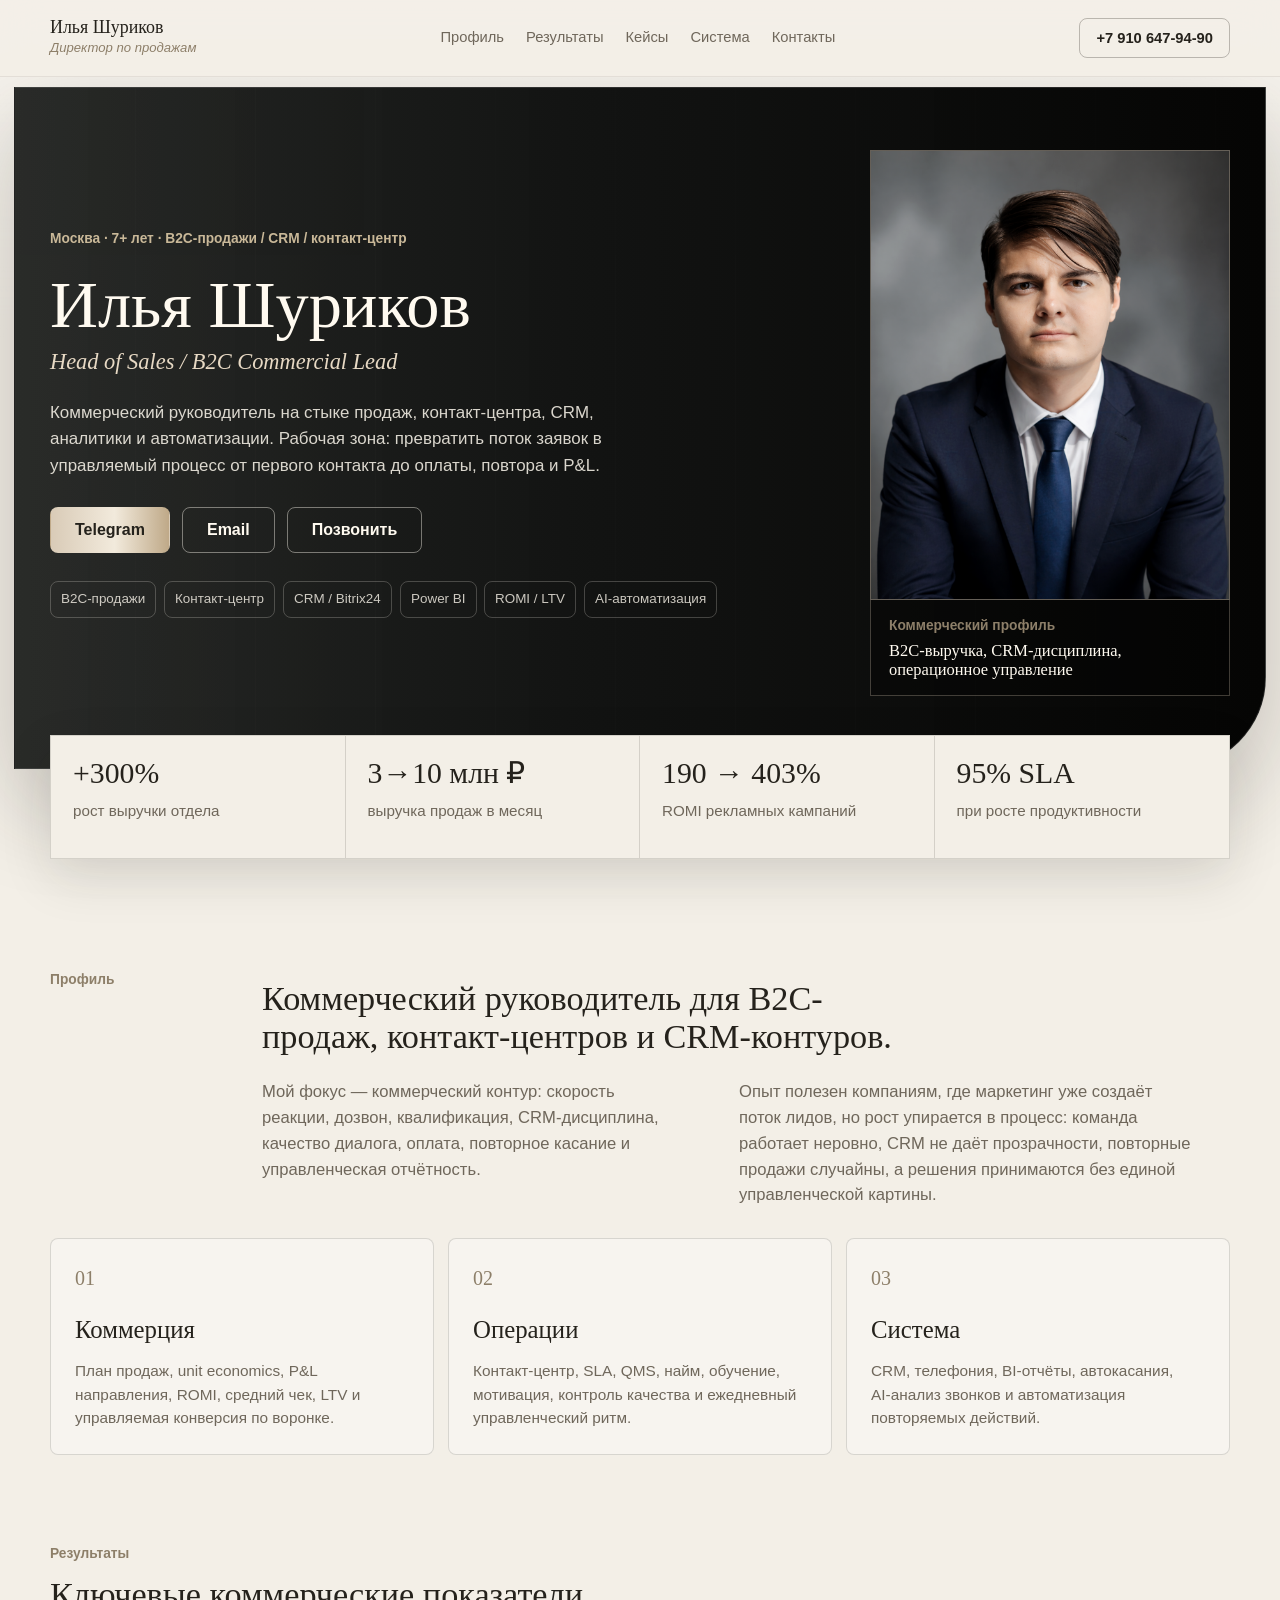
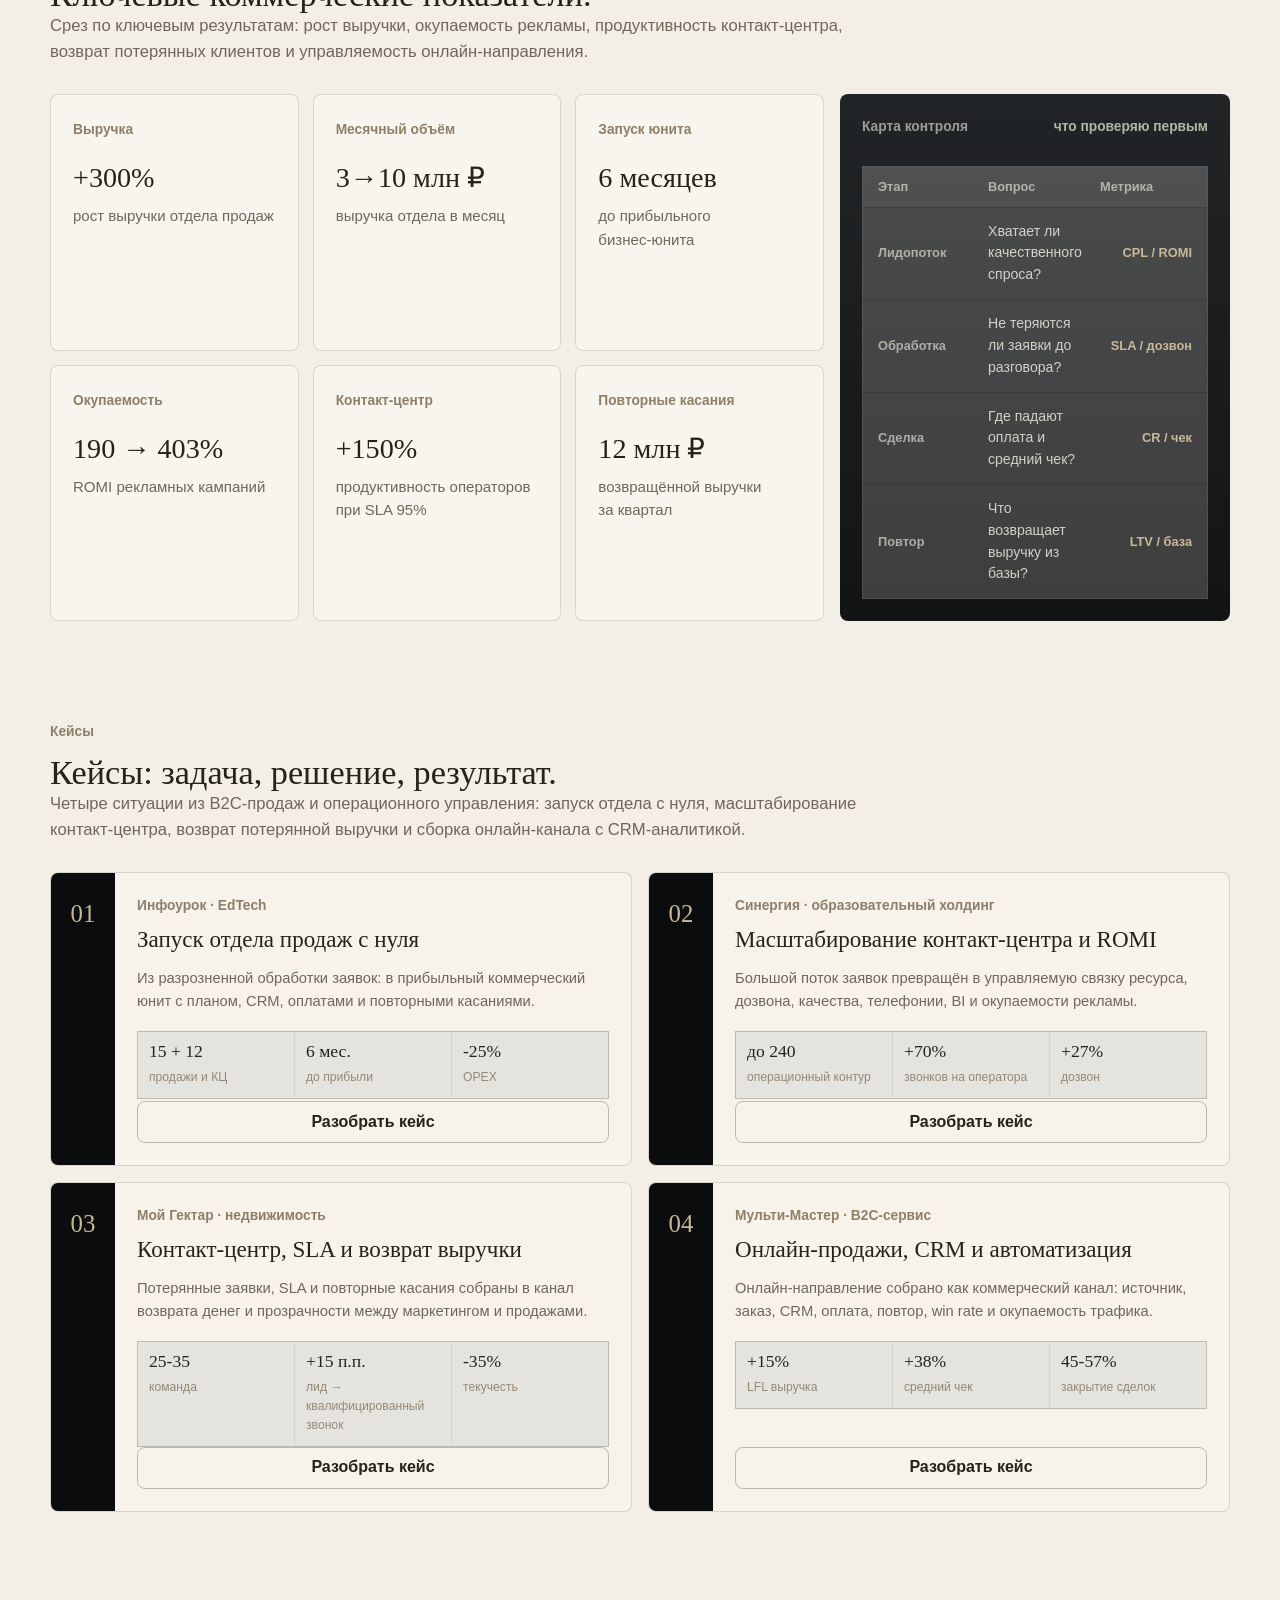
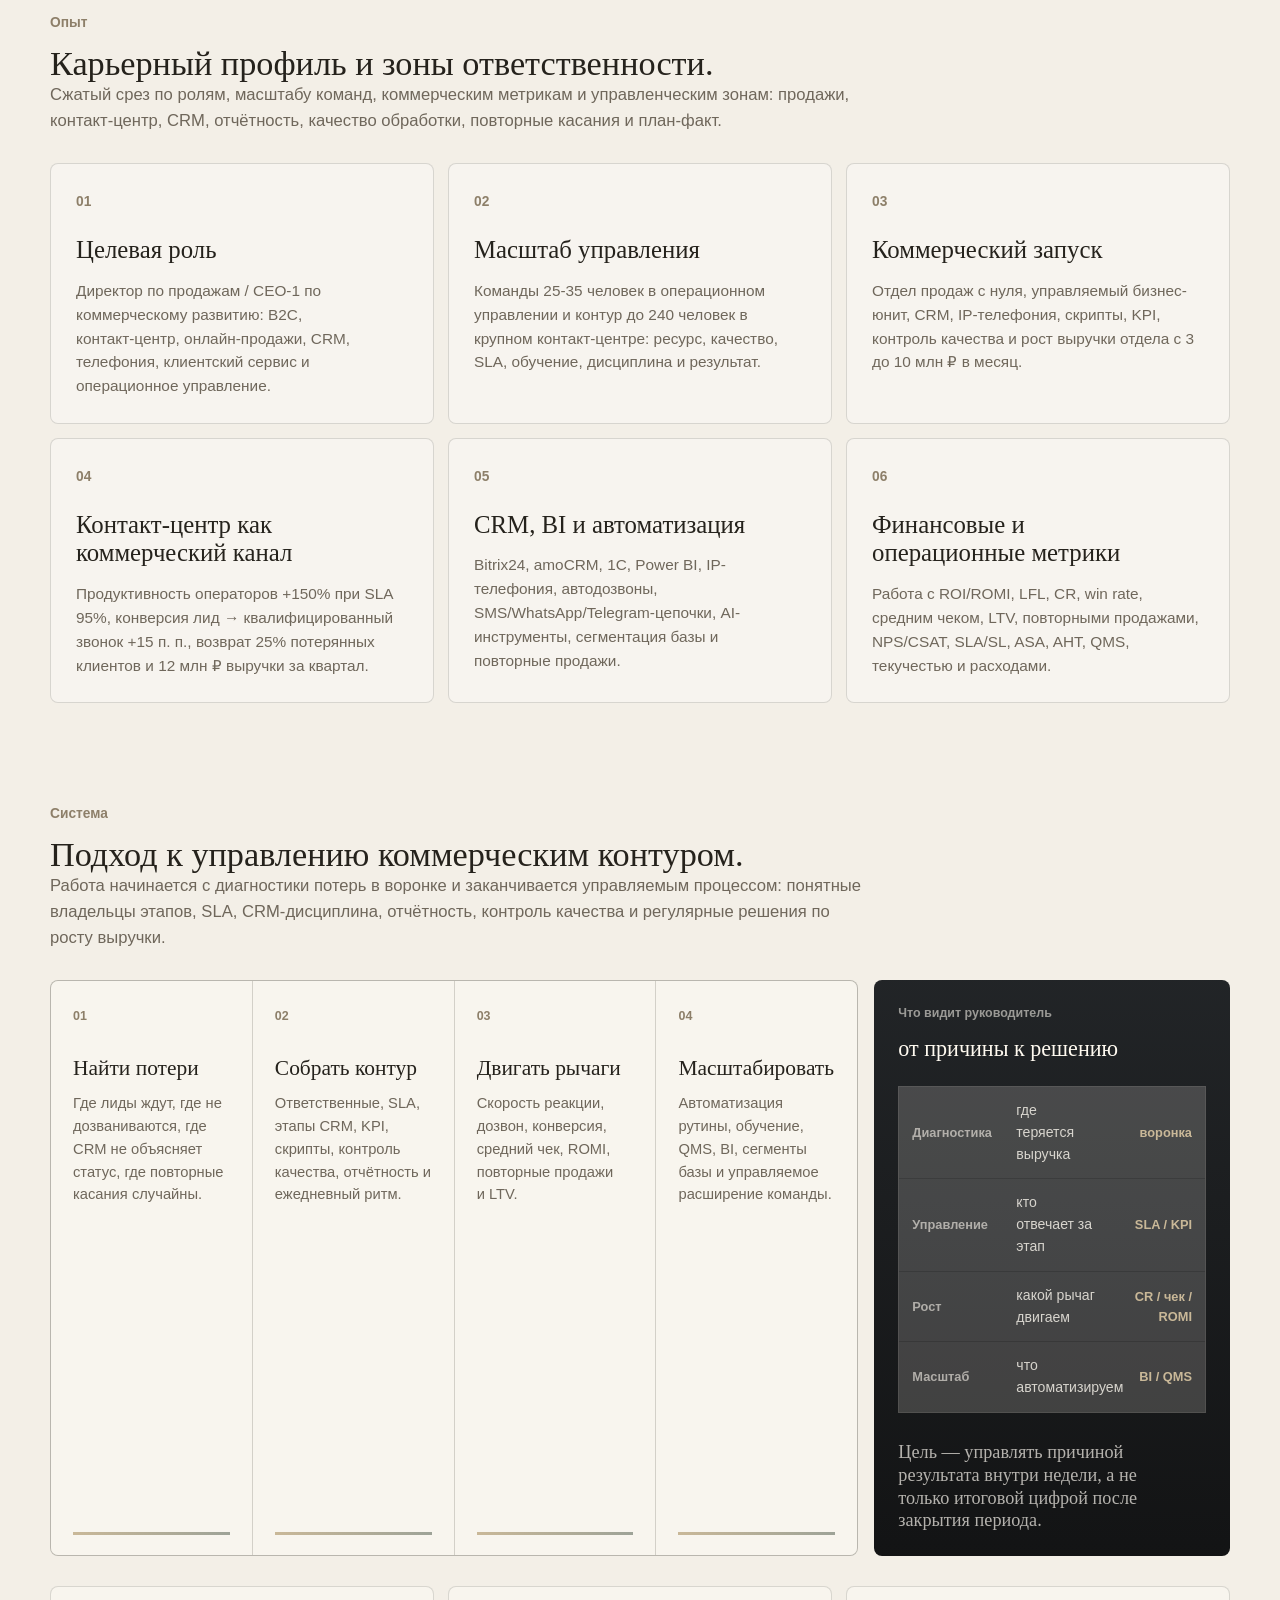
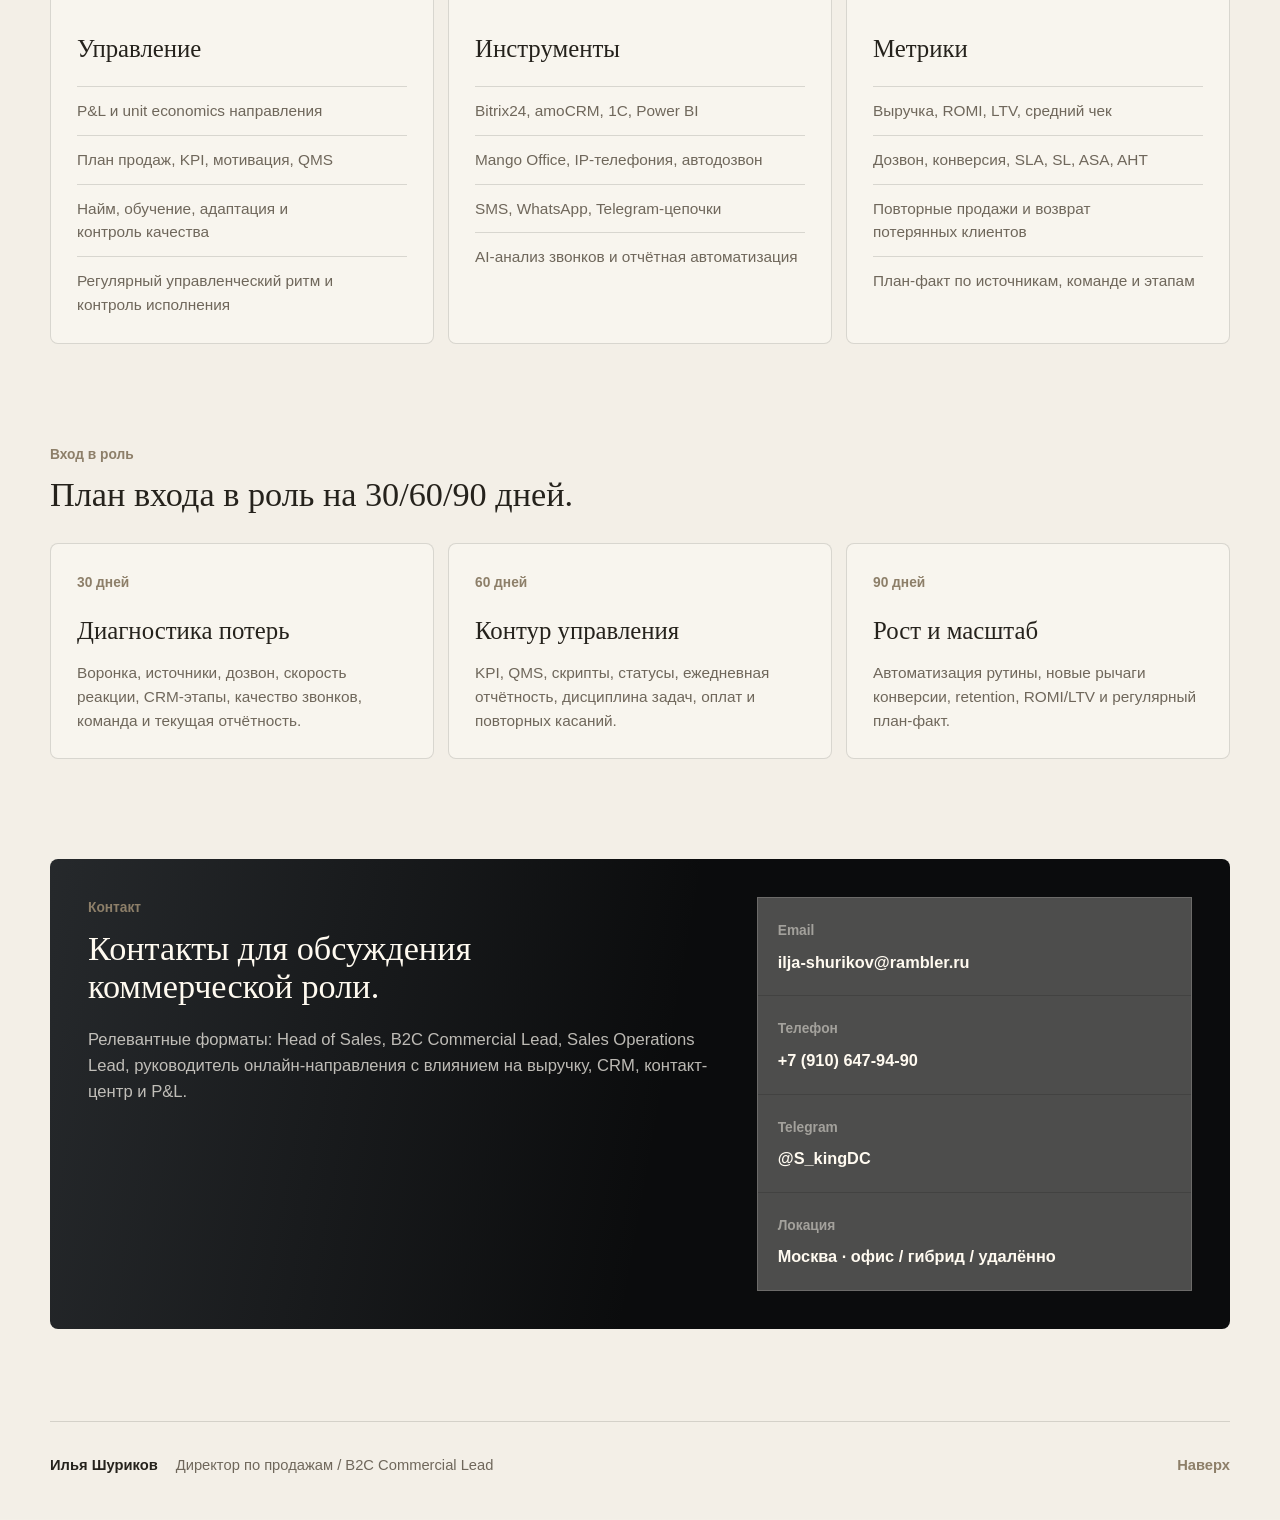
==== index.html @ d6546349 "Publish executive profile site" ====
<!DOCTYPE html>
<html lang="ru">
<head>
  <meta charset="utf-8">
  <meta name="viewport" content="width=device-width, initial-scale=1.0">
  <title>Илья Шуриков | Head of Sales / B2C Commercial Lead</title>
  <meta name="description" content="Илья Шуриков: коммерческий руководитель B2C. Продажи, контакт-центр, CRM, аналитика, P&L онлайн-направлений и автоматизация коммерческого контура.">
  <meta name="robots" content="index, follow, max-image-preview:large">
  <meta name="theme-color" content="#f3efe7">
  <meta property="og:type" content="profile">
  <meta property="og:title" content="Илья Шуриков | Head of Sales / B2C Commercial Lead">
  <meta property="og:description" content="Коммерческий профиль: B2C-продажи, контакт-центр, CRM, Power BI, ROMI, SLA и управляемый рост выручки.">
  <meta property="og:image" content="https://kuzimas.github.io/ilya-shurikov/assets/ilya-portrait-D4EX4X6j.png">
  <link rel="icon" href="data:image/svg+xml,%3Csvg xmlns='http://www.w3.org/2000/svg' viewBox='0 0 64 64'%3E%3Crect width='64' height='64' rx='8' fill='%230b0c0d'/%3E%3Cpath d='M18 46V18h5v28h-5Zm23 0V34H29v12h-5V18h5v11h12V18h5v28h-5Z' fill='%23d9cbb7'/%3E%3C/svg%3E">
  <link rel="canonical" href="https://kuzimas.github.io/ilya-shurikov/">
  <link rel="preload" as="image" href="assets/ilya-portrait-D4EX4X6j.png" fetchpriority="high">
  <link rel="stylesheet" href="assets/executive.css">
  <script>document.documentElement.classList.add("js");</script>
  <script type="application/ld+json">
    {
      "@context": "https://schema.org",
      "@type": "Person",
      "name": "Илья Шуриков",
      "jobTitle": "Head of Sales / B2C Commercial Lead",
      "address": {
        "@type": "PostalAddress",
        "addressLocality": "Москва",
        "addressCountry": "RU"
      },
      "email": "mailto:ilja-shurikov@rambler.ru",
      "telephone": "+7-910-647-94-90",
      "sameAs": [
        "https://t.me/S_kingDC",
        "https://set.ki/TtGU52Z"
      ],
      "knowsAbout": [
        "B2C sales",
        "Contact centers",
        "CRM",
        "Bitrix24",
        "Power BI",
        "Sales operations",
        "ROMI",
        "LTV",
        "AI automation"
      ]
    }
  </script>
</head>
<body>
  <a class="skip-link" href="#main">Перейти к содержанию</a>

  <header class="site-header" data-header>
    <div class="nav-shell">
      <a class="brand" href="#top" aria-label="Илья Шуриков, к началу страницы">
        <span class="brand-name">Илья Шуриков</span>
        <span class="brand-role">Директор по продажам</span>
      </a>

      <button class="menu-toggle" type="button" data-menu-toggle aria-expanded="false" aria-controls="site-nav">
        <span class="visually-hidden">Открыть меню</span>
        <span aria-hidden="true"></span>
        <span aria-hidden="true"></span>
      </button>

      <nav class="site-nav t-dropdown" id="site-nav" aria-label="Основная навигация" data-origin="top-right" data-nav>
        <a href="#profile">Профиль</a>
        <a href="#results">Результаты</a>
        <a href="#cases">Кейсы</a>
        <a href="#system">Система</a>
        <a href="#contacts">Контакты</a>
      </nav>

      <a class="header-phone" href="tel:+79106479490">+7 910 647-94-90</a>
    </div>
  </header>

  <main id="main">
    <section class="hero" id="top" aria-labelledby="hero-title">
      <div class="hero-surface">
        <div class="hero-inner">
          <div class="hero-copy reveal">
            <p class="overline">Москва · 7+ лет · B2C-продажи / CRM / контакт-центр</p>
            <h1 id="hero-title">Илья Шуриков</h1>
            <p class="hero-role">Head of Sales / B2C Commercial Lead</p>
            <p class="hero-text">Коммерческий руководитель на стыке продаж, контакт-центра, CRM, аналитики и автоматизации. Рабочая зона: превратить поток заявок в управляемый процесс от первого контакта до оплаты, повтора и P&L.</p>

            <div class="hero-actions" aria-label="Контакты">
              <a class="button button-primary" href="https://t.me/S_kingDC">Telegram</a>
              <a class="button button-secondary" href="mailto:ilja-shurikov@rambler.ru">Email</a>
              <a class="button button-secondary" href="tel:+79106479490">Позвонить</a>
            </div>

            <ul class="scope-list t-avatar-group" aria-label="Ключевые зоны">
              <li class="t-avatar">B2C-продажи</li>
              <li class="t-avatar">Контакт-центр</li>
              <li class="t-avatar">CRM / Bitrix24</li>
              <li class="t-avatar">Power BI</li>
              <li class="t-avatar">ROMI / LTV</li>
              <li class="t-avatar">AI-автоматизация</li>
            </ul>
          </div>

          <aside class="portrait-panel reveal delay-1" aria-label="Профиль Ильи Шурикова">
            <figure class="portrait-frame">
              <img src="assets/ilya-portrait-D4EX4X6j.png" alt="Илья Шуриков" width="1122" height="1402" fetchpriority="high" decoding="sync">
            </figure>
            <div class="portrait-note">
              <span>Коммерческий профиль</span>
              <strong>B2C-выручка, CRM-дисциплина, операционное управление</strong>
            </div>
          </aside>
        </div>
      </div>

      <dl class="proof-strip" aria-label="Ключевые результаты">
        <div class="reveal">
          <dt>+300%</dt>
          <dd>рост выручки отдела</dd>
        </div>
        <div class="reveal delay-1">
          <dt>3→10 млн ₽</dt>
          <dd>выручка продаж в месяц</dd>
        </div>
        <div class="reveal delay-2">
          <dt>190 → 403%</dt>
          <dd>ROMI рекламных кампаний</dd>
        </div>
        <div class="reveal delay-3">
          <dt>95% SLA</dt>
          <dd>при росте продуктивности</dd>
        </div>
      </dl>
    </section>

    <section class="section profile-section" id="profile" aria-labelledby="profile-title">
      <div class="section-grid reveal">
        <p class="section-label">Профиль</p>
        <div>
          <h2 id="profile-title">Коммерческий руководитель для B2C-продаж, контакт-центров и CRM-контуров.</h2>
          <div class="lead-copy">
            <p>Мой фокус — коммерческий контур: скорость реакции, дозвон, квалификация, CRM-дисциплина, качество диалога, оплата, повторное касание и управленческая отчётность.</p>
            <p>Опыт полезен компаниям, где маркетинг уже создаёт поток лидов, но рост упирается в процесс: команда работает неровно, CRM не даёт прозрачности, повторные продажи случайны, а решения принимаются без единой управленческой картины.</p>
          </div>
        </div>
      </div>

      <div class="profile-cards">
        <article class="profile-card reveal">
          <span>01</span>
          <h3>Коммерция</h3>
          <p>План продаж, unit economics, P&L направления, ROMI, средний чек, LTV и управляемая конверсия по воронке.</p>
        </article>
        <article class="profile-card reveal delay-1">
          <span>02</span>
          <h3>Операции</h3>
          <p>Контакт-центр, SLA, QMS, найм, обучение, мотивация, контроль качества и ежедневный управленческий ритм.</p>
        </article>
        <article class="profile-card reveal delay-2">
          <span>03</span>
          <h3>Система</h3>
          <p>CRM, телефония, BI-отчёты, автокасания, AI-анализ звонков и автоматизация повторяемых действий.</p>
        </article>
      </div>
    </section>

    <section class="section deferred" id="results" aria-labelledby="results-title">
      <div class="section-head reveal">
        <p class="section-label">Результаты</p>
        <h2 id="results-title">Ключевые коммерческие показатели.</h2>
        <p>Срез по ключевым результатам: рост выручки, окупаемость рекламы, продуктивность контакт-центра, возврат потерянных клиентов и управляемость онлайн-направления.</p>
      </div>

      <div class="results-layout">
        <div class="metrics-grid" aria-label="Ключевые показатели">
          <article class="metric-card reveal">
            <span>Выручка</span>
            <strong>+300%</strong>
            <p>рост выручки отдела продаж</p>
          </article>
          <article class="metric-card reveal delay-1">
            <span>Месячный объём</span>
            <strong>3→10 млн ₽</strong>
            <p>выручка отдела в месяц</p>
          </article>
          <article class="metric-card reveal delay-2">
            <span>Запуск юнита</span>
            <strong>6 месяцев</strong>
            <p>до прибыльного бизнес-юнита</p>
          </article>
          <article class="metric-card reveal">
            <span>Окупаемость</span>
            <strong>190 → 403%</strong>
            <p>ROMI рекламных кампаний</p>
          </article>
          <article class="metric-card reveal delay-1">
            <span>Контакт-центр</span>
            <strong>+150%</strong>
            <p>продуктивность операторов при SLA 95%</p>
          </article>
          <article class="metric-card reveal delay-2">
            <span>Повторные касания</span>
            <strong>12 млн ₽</strong>
            <p>возвращённой выручки за квартал</p>
          </article>
        </div>

        <aside class="dashboard-panel reveal delay-3" aria-label="Схема коммерческого контура">
          <div class="dashboard-top">
            <span>Карта контроля</span>
            <strong>что проверяю первым</strong>
          </div>
          <div class="control-board">
            <div class="control-row control-head"><span>Этап</span><span>Вопрос</span><span>Метрика</span></div>
            <div class="control-row"><span>Лидопоток</span><p>Хватает ли качественного спроса?</p><b>CPL / ROMI</b></div>
            <div class="control-row"><span>Обработка</span><p>Не теряются ли заявки до разговора?</p><b>SLA / дозвон</b></div>
            <div class="control-row"><span>Сделка</span><p>Где падают оплата и средний чек?</p><b>CR / чек</b></div>
            <div class="control-row"><span>Повтор</span><p>Что возвращает выручку из базы?</p><b>LTV / база</b></div>
          </div>
        </aside>
      </div>
    </section>

    <section class="section cases-section deferred" id="cases" aria-labelledby="cases-title">
      <div class="section-head reveal">
        <p class="section-label">Кейсы</p>
        <h2 id="cases-title">Кейсы: задача, решение, результат.</h2>
        <p>Четыре ситуации из B2C-продаж и операционного управления: запуск отдела с нуля, масштабирование контакт-центра, возврат потерянной выручки и сборка онлайн-канала с CRM-аналитикой.</p>
      </div>

      <div class="case-grid">
        <article class="case-card case-teaser reveal">
          <div class="case-index">01</div>
          <div class="case-content">
            <p class="case-company">Инфоурок · EdTech</p>
            <h3>Запуск отдела продаж с нуля</h3>
            <p class="case-summary">Из разрозненной обработки заявок: в прибыльный коммерческий юнит с планом, CRM, оплатами и повторными касаниями.</p>
            <ul class="case-signals" aria-label="Ключевые показатели кейса Инфоурок">
              <li><strong>15 + 12</strong><span>продажи и КЦ</span></li>
              <li><strong>6 мес.</strong><span>до прибыли</span></li>
              <li><strong>-25%</strong><span>OPEX</span></li>
            </ul>
            <button class="case-open" type="button" data-case-target="case-infourok" aria-haspopup="dialog" aria-controls="case-infourok">Разобрать кейс</button>
          </div>
        </article>

        <article class="case-card case-teaser reveal delay-1">
          <div class="case-index">02</div>
          <div class="case-content">
            <p class="case-company">Синергия · образовательный холдинг</p>
            <h3>Масштабирование контакт-центра и ROMI</h3>
            <p class="case-summary">Большой поток заявок превращён в управляемую связку ресурса, дозвона, качества, телефонии, BI и окупаемости рекламы.</p>
            <ul class="case-signals" aria-label="Ключевые показатели кейса Синергия">
              <li><strong>до 240</strong><span>операционный контур</span></li>
              <li><strong>+70%</strong><span>звонков на оператора</span></li>
              <li><strong>+27%</strong><span>дозвон</span></li>
            </ul>
            <button class="case-open" type="button" data-case-target="case-synergy" aria-haspopup="dialog" aria-controls="case-synergy">Разобрать кейс</button>
          </div>
        </article>

        <article class="case-card case-teaser reveal">
          <div class="case-index">03</div>
          <div class="case-content">
            <p class="case-company">Мой Гектар · недвижимость</p>
            <h3>Контакт-центр, SLA и возврат выручки</h3>
            <p class="case-summary">Потерянные заявки, SLA и повторные касания собраны в канал возврата денег и прозрачности между маркетингом и продажами.</p>
            <ul class="case-signals" aria-label="Ключевые показатели кейса Мой Гектар">
              <li><strong>25-35</strong><span>команда</span></li>
              <li><strong>+15 п.п.</strong><span>лид → квалифицированный звонок</span></li>
              <li><strong>-35%</strong><span>текучесть</span></li>
            </ul>
            <button class="case-open" type="button" data-case-target="case-hectare" aria-haspopup="dialog" aria-controls="case-hectare">Разобрать кейс</button>
          </div>
        </article>

        <article class="case-card case-teaser reveal delay-1">
          <div class="case-index">04</div>
          <div class="case-content">
            <p class="case-company">Мульти-Мастер · B2C-сервис</p>
            <h3>Онлайн-продажи, CRM и автоматизация</h3>
            <p class="case-summary">Онлайн-направление собрано как коммерческий канал: источник, заказ, CRM, оплата, повтор, win rate и окупаемость трафика.</p>
            <ul class="case-signals" aria-label="Ключевые показатели кейса Мульти-Мастер">
              <li><strong>+15%</strong><span>LFL выручка</span></li>
              <li><strong>+38%</strong><span>средний чек</span></li>
              <li><strong>45-57%</strong><span>закрытие сделок</span></li>
            </ul>
            <button class="case-open" type="button" data-case-target="case-multimaster" aria-haspopup="dialog" aria-controls="case-multimaster">Разобрать кейс</button>
          </div>
        </article>
      </div>

      <dialog class="case-dialog" id="case-infourok" aria-labelledby="case-infourok-title">
        <div class="case-dialog-shell">
          <button class="dialog-close" type="button" data-close-case aria-label="Закрыть разбор кейса">×</button>
          <header class="case-dialog-head">
            <p class="section-label">Разбор кейса · 01</p>
            <h3 id="case-infourok-title">Инфоурок: запуск отдела продаж с нуля</h3>
            <p>Фокус: превратить поток лидов в управляемый бизнес-юнит с ответственностью за план, оплату, качество обработки и повторные касания.</p>
          </header>
          <div class="case-dialog-grid">
            <section class="case-dashboard" aria-label="Ключевые показатели Инфоурок">
              <div class="dossier-kpis">
                <div><span>Выручка</span><strong>3 → 10 млн ₽</strong></div>
                <div><span>Окупаемость</span><strong>6 мес.</strong></div>
                <div><span>Новые клиенты</span><strong>50 → 100</strong></div>
                <div><span>LTV</span><strong>+22%</strong></div>
              </div>
              <div class="dossier-chart">
                <div class="bar-row" style="--value: 30%"><span>Старт</span><i></i><b>3 млн ₽</b></div>
                <div class="bar-row" style="--value: 64%"><span>Стабилизация</span><i></i><b>6+ млн ₽</b></div>
                <div class="bar-row" style="--value: 100%"><span>Плановый режим</span><i></i><b>10 млн ₽</b></div>
              </div>
              <ol class="dossier-flow">
                <li>Лид</li><li>CRM</li><li>Звонок</li><li>Оплата</li><li>Повтор</li>
              </ol>
            </section>
            <section class="case-narrative">
              <div>
                <h4>Проблема</h4>
                <p>Продажи нельзя было масштабировать без единого процесса: не хватало KPI, телефонии, скриптов, контроля качества и прозрачной CRM-дисциплины.</p>
              </div>
              <div>
                <h4>Собрано</h4>
                <p>Отдел продаж и контакт-центр, CRM, IP-телефония, скрипты, KPI, мотивация, контроль качества, анализ трафика и чат-бот оплаты.</p>
              </div>
              <div>
                <h4>Итог для бизнеса</h4>
                <p>Продажи стали не набором звонков, а бизнес-юнитом с планом, качеством, оплатами, повторными касаниями и регулярным управлением.</p>
              </div>
            </section>
          </div>
        </div>
      </dialog>

      <dialog class="case-dialog" id="case-synergy" aria-labelledby="case-synergy-title">
        <div class="case-dialog-shell">
          <button class="dialog-close" type="button" data-close-case aria-label="Закрыть разбор кейса">×</button>
          <header class="case-dialog-head">
            <p class="section-label">Разбор кейса · 02</p>
            <h3 id="case-synergy-title">Синергия: контакт-центр, ROMI и качество потока</h3>
            <p>Фокус: связать ресурс, скорость обработки, дозвон, телефонию, обучение, BI и рекламную окупаемость в один управленческий контур.</p>
          </header>
          <div class="case-dialog-grid">
            <section class="case-dashboard" aria-label="Ключевые показатели Синергия">
              <div class="dossier-kpis">
                <div><span>ROMI</span><strong>190 → 403%</strong></div>
                <div><span>Выручка</span><strong>750 → 810 млн ₽</strong></div>
                <div><span>Дозвон</span><strong>+27%</strong></div>
                <div><span>Адаптация</span><strong>-30%</strong></div>
              </div>
              <div class="dossier-chart">
                <div class="bar-row" style="--value: 47%"><span>ROMI до</span><i></i><b>190%</b></div>
                <div class="bar-row" style="--value: 76%"><span>После телефонии</span><i></i><b>300%+</b></div>
                <div class="bar-row" style="--value: 100%"><span>После BI/QMS</span><i></i><b>403%</b></div>
              </div>
              <ol class="dossier-flow">
                <li>Очередь</li><li>Дозвон</li><li>QMS</li><li>BI</li><li>ROMI</li>
              </ol>
            </section>
            <section class="case-narrative">
              <div>
                <h4>Проблема</h4>
                <p>При большом потоке заявок потери возникали на стыке очередей, скорости реакции, качества разговора и рекламной экономики.</p>
              </div>
              <div>
                <h4>Собрано</h4>
                <p>IP-телефония, Power BI-отчёты, SMS/WhatsApp/Telegram-цепочки, роботы-дозвоны, ресурсное планирование, обучение и контроль SL/ASA/AHT/NPS/CSAT.</p>
              </div>
              <div>
                <h4>Итог для бизнеса</h4>
                <p>Контакт-центр стал коммерческим механизмом: нагрузка, качество, дозвон и окупаемость рекламы видны в одном контуре.</p>
              </div>
            </section>
          </div>
        </div>
      </dialog>

      <dialog class="case-dialog" id="case-hectare" aria-labelledby="case-hectare-title">
        <div class="case-dialog-shell">
          <button class="dialog-close" type="button" data-close-case aria-label="Закрыть разбор кейса">×</button>
          <header class="case-dialog-head">
            <p class="section-label">Разбор кейса · 03</p>
            <h3 id="case-hectare-title">Мой Гектар: SLA, потерянные клиенты и возврат выручки</h3>
            <p>Фокус: вернуть контроль над обработкой клиентов и сделать повторное касание измеримым источником денег.</p>
          </header>
          <div class="case-dialog-grid">
            <section class="case-dashboard" aria-label="Ключевые показатели Мой Гектар">
              <div class="dossier-kpis">
                <div><span>Продуктивность</span><strong>+150%</strong></div>
                <div><span>SLA</span><strong>95%</strong></div>
                <div><span>Потерянные клиенты</span><strong>25% возврат</strong></div>
                <div><span>Q4 2024</span><strong>12 млн ₽</strong></div>
              </div>
              <div class="dossier-chart">
                <div class="bar-row" style="--value: 40%"><span>До</span><i></i><b>разрозненный процесс</b></div>
                <div class="bar-row" style="--value: 76%"><span>SLA/QMS</span><i></i><b>95%</b></div>
                <div class="bar-row" style="--value: 100%"><span>Возврат</span><i></i><b>12 млн ₽</b></div>
              </div>
              <ol class="dossier-flow">
                <li>Заявка</li><li>SLA</li><li>КЦ</li><li>Повтор</li><li>Выручка</li>
              </ol>
            </section>
            <section class="case-narrative">
              <div>
                <h4>Проблема</h4>
                <p>Клиент мог оставить заявку, не дозвониться или выпасть из процесса. Команда видела нагрузку, но не всегда видела деньги, которые теряются.</p>
              </div>
              <div>
                <h4>Собрано</h4>
                <p>Процессы КЦ и диспетчерской, KPI, Power BI + 1С, A/B-тесты скриптов, автообзвоны, SMS/WhatsApp-цепочки, мотивация и учёт времени.</p>
              </div>
              <div>
                <h4>Итог для бизнеса</h4>
                <p>КЦ перестал быть диспетчерской нагрузкой и стал каналом возврата денег, качества обработки и прозрачности между маркетингом и продажами.</p>
              </div>
            </section>
          </div>
        </div>
      </dialog>

      <dialog class="case-dialog" id="case-multimaster" aria-labelledby="case-multimaster-title">
        <div class="case-dialog-shell">
          <button class="dialog-close" type="button" data-close-case aria-label="Закрыть разбор кейса">×</button>
          <header class="case-dialog-head">
            <p class="section-label">Разбор кейса · 04</p>
            <h3 id="case-multimaster-title">Мульти-Мастер: онлайн-продажи, CRM и автоматизация</h3>
            <p>Фокус: видеть путь заявки от источника до оплаты, повтора, причины потери, следующего шага и окупаемости трафика.</p>
          </header>
          <div class="case-dialog-grid">
            <section class="case-dashboard" aria-label="Ключевые показатели Мульти-Мастер">
              <div class="dossier-kpis">
                <div><span>LFL выручка</span><strong>+15%</strong></div>
                <div><span>Средний чек</span><strong>+38%</strong></div>
                <div><span>Win rate</span><strong>45-57%</strong></div>
                <div><span>Активность</span><strong>×3,5</strong></div>
              </div>
              <div class="dossier-chart">
                <div class="bar-row" style="--value: 72%"><span>Чек до</span><i></i><b>6 867 ₽</b></div>
                <div class="bar-row" style="--value: 99%"><span>Чек после</span><i></i><b>9 442 ₽</b></div>
                <div class="bar-row" style="--value: 100%"><span>Пик</span><i></i><b>9 510 ₽</b></div>
              </div>
              <ol class="dossier-flow">
                <li>Источник</li><li>Bitrix24</li><li>Оплата</li><li>Повтор</li><li>BI</li>
              </ol>
            </section>
            <section class="case-narrative">
              <div>
                <h4>Проблема</h4>
                <p>В сервисном B2C одной заявки мало: нужен контроль источника, заказа, оплаты, причины потери, повторного контакта и экономики трафика.</p>
              </div>
              <div>
                <h4>Собрано</h4>
                <p>Связка 1С, Bitrix24, клиентской базы и ежедневных отчётов; сегменты повторных продаж, Telegram-бот, AI-квалификатор и карта автокоммуникаций.</p>
              </div>
              <div>
                <h4>Итог для бизнеса</h4>
                <p>Онлайн-направление стало коммерческим каналом с контролем win rate, LTV, среднего чека, повторных продаж и порогов окупаемости маркетинга.</p>
              </div>
            </section>
          </div>
        </div>
      </dialog>
    </section>

    <section class="section resume-section deferred" aria-labelledby="resume-evidence-title">
      <div class="section-head reveal">
        <p class="section-label">Опыт</p>
        <h2 id="resume-evidence-title">Карьерный профиль и зоны ответственности.</h2>
        <p>Сжатый срез по ролям, масштабу команд, коммерческим метрикам и управленческим зонам: продажи, контакт-центр, CRM, отчётность, качество обработки, повторные касания и план-факт.</p>
      </div>

      <div class="resume-matrix">
        <article class="resume-row reveal">
          <span>01</span>
          <h3>Целевая роль</h3>
          <p>Директор по продажам / CEO-1 по коммерческому развитию: B2C, контакт-центр, онлайн-продажи, CRM, телефония, клиентский сервис и операционное управление.</p>
        </article>
        <article class="resume-row reveal delay-1">
          <span>02</span>
          <h3>Масштаб управления</h3>
          <p>Команды 25-35 человек в операционном управлении и контур до 240 человек в крупном контакт-центре: ресурс, качество, SLA, обучение, дисциплина и результат.</p>
        </article>
        <article class="resume-row reveal delay-2">
          <span>03</span>
          <h3>Коммерческий запуск</h3>
          <p>Отдел продаж с нуля, управляемый бизнес-юнит, CRM, IP-телефония, скрипты, KPI, контроль качества и рост выручки отдела с 3 до 10 млн ₽ в месяц.</p>
        </article>
        <article class="resume-row reveal">
          <span>04</span>
          <h3>Контакт-центр как коммерческий канал</h3>
          <p>Продуктивность операторов +150% при SLA 95%, конверсия лид → квалифицированный звонок +15 п. п., возврат 25% потерянных клиентов и 12 млн ₽ выручки за квартал.</p>
        </article>
        <article class="resume-row reveal delay-1">
          <span>05</span>
          <h3>CRM, BI и автоматизация</h3>
          <p>Bitrix24, amoCRM, 1С, Power BI, IP-телефония, автодозвоны, SMS/WhatsApp/Telegram-цепочки, AI-инструменты, сегментация базы и повторные продажи.</p>
        </article>
        <article class="resume-row reveal delay-2">
          <span>06</span>
          <h3>Финансовые и операционные метрики</h3>
          <p>Работа с ROI/ROMI, LFL, CR, win rate, средним чеком, LTV, повторными продажами, NPS/CSAT, SLA/SL, ASA, AHT, QMS, текучестью и расходами.</p>
        </article>
      </div>
    </section>

    <section class="section system-section deferred" id="system" aria-labelledby="system-title">
      <div class="section-head reveal">
        <p class="section-label">Система</p>
        <h2 id="system-title">Подход к управлению коммерческим контуром.</h2>
        <p>Работа начинается с диагностики потерь в воронке и заканчивается управляемым процессом: понятные владельцы этапов, SLA, CRM-дисциплина, отчётность, контроль качества и регулярные решения по росту выручки.</p>
      </div>

      <div class="system-visual reveal">
        <ol class="system-roadmap" aria-label="Roadmap коммерческой системы">
          <li>
            <span>01</span>
            <strong>Найти потери</strong>
            <p>Где лиды ждут, где не дозваниваются, где CRM не объясняет статус, где повторные касания случайны.</p>
          </li>
          <li>
            <span>02</span>
            <strong>Собрать контур</strong>
            <p>Ответственные, SLA, этапы CRM, KPI, скрипты, контроль качества, отчётность и ежедневный ритм.</p>
          </li>
          <li>
            <span>03</span>
            <strong>Двигать рычаги</strong>
            <p>Скорость реакции, дозвон, конверсия, средний чек, ROMI, повторные продажи и LTV.</p>
          </li>
          <li>
            <span>04</span>
            <strong>Масштабировать</strong>
            <p>Автоматизация рутины, обучение, QMS, BI, сегменты базы и управляемое расширение команды.</p>
          </li>
        </ol>

        <aside class="operating-room" aria-label="Схема управленческого контура">
          <div class="operating-room-top">
            <span>Что видит руководитель</span>
            <strong>от причины к решению</strong>
          </div>
          <div class="decision-board">
            <div><span>Диагностика</span><p>где теряется выручка</p><b>воронка</b></div>
            <div><span>Управление</span><p>кто отвечает за этап</p><b>SLA / KPI</b></div>
            <div><span>Рост</span><p>какой рычаг двигаем</p><b>CR / чек / ROMI</b></div>
            <div><span>Масштаб</span><p>что автоматизируем</p><b>BI / QMS</b></div>
          </div>
          <p>Цель — управлять причиной результата внутри недели, а не только итоговой цифрой после закрытия периода.</p>
        </aside>
      </div>

      <div class="system-grid">
        <article class="system-card reveal">
          <h3>Управление</h3>
          <ul>
            <li>P&L и unit economics направления</li>
            <li>План продаж, KPI, мотивация, QMS</li>
            <li>Найм, обучение, адаптация и контроль качества</li>
            <li>Регулярный управленческий ритм и контроль исполнения</li>
          </ul>
        </article>
        <article class="system-card reveal delay-1">
          <h3>Инструменты</h3>
          <ul>
            <li>Bitrix24, amoCRM, 1С, Power BI</li>
            <li>Mango Office, IP-телефония, автодозвон</li>
            <li>SMS, WhatsApp, Telegram-цепочки</li>
            <li>AI-анализ звонков и отчётная автоматизация</li>
          </ul>
        </article>
        <article class="system-card reveal delay-2">
          <h3>Метрики</h3>
          <ul>
            <li>Выручка, ROMI, LTV, средний чек</li>
            <li>Дозвон, конверсия, SLA, SL, ASA, AHT</li>
            <li>Повторные продажи и возврат потерянных клиентов</li>
            <li>План-факт по источникам, команде и этапам</li>
          </ul>
        </article>
      </div>
    </section>

    <section class="section value-section deferred" aria-labelledby="value-title">
      <div class="section-head reveal">
        <p class="section-label">Вход в роль</p>
        <h2 id="value-title">План входа в роль на 30/60/90 дней.</h2>
      </div>

      <div class="timeline">
        <article class="timeline-card reveal">
          <span>30 дней</span>
          <h3>Диагностика потерь</h3>
          <p>Воронка, источники, дозвон, скорость реакции, CRM-этапы, качество звонков, команда и текущая отчётность.</p>
        </article>
        <article class="timeline-card reveal delay-1">
          <span>60 дней</span>
          <h3>Контур управления</h3>
          <p>KPI, QMS, скрипты, статусы, ежедневная отчётность, дисциплина задач, оплат и повторных касаний.</p>
        </article>
        <article class="timeline-card reveal delay-2">
          <span>90 дней</span>
          <h3>Рост и масштаб</h3>
          <p>Автоматизация рутины, новые рычаги конверсии, retention, ROMI/LTV и регулярный план-факт.</p>
        </article>
      </div>
    </section>

    <section class="contact-section deferred" id="contacts" aria-labelledby="contacts-title">
      <div class="contact-surface reveal">
        <div>
          <p class="section-label">Контакт</p>
          <h2 id="contacts-title">Контакты для обсуждения коммерческой роли.</h2>
          <p>Релевантные форматы: Head of Sales, B2C Commercial Lead, Sales Operations Lead, руководитель онлайн-направления с влиянием на выручку, CRM, контакт-центр и P&L.</p>
        </div>

        <div class="contact-list" aria-label="Контактная информация">
          <a href="mailto:ilja-shurikov@rambler.ru">
            <span>Email</span>
            <strong>ilja-shurikov@rambler.ru</strong>
          </a>
          <a href="tel:+79106479490">
            <span>Телефон</span>
            <strong>+7 (910) 647-94-90</strong>
          </a>
          <a href="https://t.me/S_kingDC">
            <span>Telegram</span>
            <strong>@S_kingDC</strong>
          </a>
          <div>
            <span>Локация</span>
            <strong>Москва · офис / гибрид / удалённо</strong>
          </div>
        </div>
      </div>
    </section>
  </main>

  <footer class="site-footer">
    <div>
      <strong>Илья Шуриков</strong>
      <span>Директор по продажам / B2C Commercial Lead</span>
    </div>
    <a href="#top">Наверх</a>
  </footer>

  <script src="assets/executive.js" defer></script>
</body>
</html>
---- assets/executive.css ----
:root {
  --paper: #f3efe7;
  --paper-soft: #ebe5da;
  --paper-warm: #ddd2c0;
  --ink: #25221c;
  --muted: #6f675b;
  --quiet: #948977;
  --graphite: #0b0c0d;
  --graphite-2: #1a1c1e;
  --steel: #727b83;
  --taupe: #8d7f69;
  --metal: #c9b898;
  --olive: #667062;
  --line: rgba(37, 34, 28, 0.15);
  --line-strong: rgba(37, 34, 28, 0.28);
  --light-line: rgba(243, 239, 231, 0.24);
  --shadow: 0 26px 80px rgba(37, 34, 28, 0.18);
  --max: 1180px;
  --radius: 8px;
  --dropdown-open-dur: 250ms;
  --dropdown-close-dur: 150ms;
  --dropdown-pre-scale: 0.97;
  --dropdown-closing-scale: 0.99;
  --dropdown-ease: cubic-bezier(0.22, 1, 0.36, 1);
  --avatar-lift: -4px;
  --avatar-dur: 320ms;
  --avatar-scale: 1.045;
  --avatar-falloff: 0.45;
  --avatar-ease-in: cubic-bezier(0.22, 1, 0.36, 1);
  --avatar-ease-out: cubic-bezier(0.34, 3.85, 0.64, 1);
  color-scheme: light;
}

* {
  box-sizing: border-box;
}

html {
  scroll-behavior: smooth;
  scroll-padding-top: 92px;
  background: var(--paper);
}

body {
  margin: 0;
  min-width: 320px;
  overflow-x: hidden;
  background:
    linear-gradient(180deg, rgba(255, 255, 255, 0.34), transparent 340px),
    var(--paper);
  color: var(--ink);
  font-family: "Segoe UI", Aptos, "Helvetica Neue", sans-serif;
  line-height: 1.55;
  letter-spacing: 0;
}

body.has-case-dialog {
  overflow: hidden;
}

body::before {
  content: "";
  position: fixed;
  inset: 0;
  z-index: -1;
  pointer-events: none;
  background-image:
    linear-gradient(rgba(37, 34, 28, 0.035) 1px, transparent 1px),
    linear-gradient(90deg, rgba(37, 34, 28, 0.026) 1px, transparent 1px);
  background-size: 120px 120px;
  opacity: 0.58;
}

img {
  display: block;
  max-width: 100%;
}

a {
  color: inherit;
  text-decoration: none;
}

a:focus-visible,
button:focus-visible {
  outline: 2px solid var(--olive);
  outline-offset: 4px;
}

button {
  font: inherit;
}

p,
h1,
h2,
h3 {
  margin: 0;
}

p,
li,
dd {
  text-wrap: pretty;
}

h1,
h2,
h3,
.hero-role {
  text-wrap: balance;
}

ul,
ol,
dl {
  margin: 0;
  padding: 0;
}

li {
  list-style: none;
}

.visually-hidden,
.skip-link {
  position: absolute;
  width: 1px;
  height: 1px;
  padding: 0;
  margin: -1px;
  overflow: hidden;
  clip: rect(0, 0, 0, 0);
  white-space: nowrap;
  border: 0;
}

.skip-link:focus {
  position: fixed;
  top: 16px;
  left: 16px;
  z-index: 1000;
  width: auto;
  height: auto;
  padding: 12px 16px;
  clip: auto;
  background: var(--graphite);
  color: var(--paper);
  border-radius: var(--radius);
}

.site-header {
  position: sticky;
  top: 0;
  z-index: 50;
  border-bottom: 1px solid rgba(37, 34, 28, 0.08);
  background: rgba(243, 239, 231, 0.9);
  backdrop-filter: blur(18px);
  transition: background 180ms ease, border-color 180ms ease, box-shadow 180ms ease;
}

.site-header.is-scrolled {
  border-color: var(--line);
  background: rgba(243, 239, 231, 0.96);
  box-shadow: 0 8px 32px rgba(37, 34, 28, 0.08);
}

.nav-shell {
  width: min(var(--max), calc(100% - 40px));
  min-height: 76px;
  margin: 0 auto;
  display: grid;
  grid-template-columns: auto 1fr auto;
  align-items: center;
  gap: 28px;
}

.brand {
  display: grid;
  gap: 1px;
}

.brand-name,
h1,
h2,
.metric-card strong,
.proof-strip dt,
.case-index,
.portrait-note strong {
  font-family: Georgia, "Times New Roman", serif;
  font-weight: 400;
}

.brand-name {
  font-size: 1.12rem;
  line-height: 1.05;
}

.brand-role {
  color: var(--taupe);
  font-size: 0.82rem;
  font-style: italic;
}

.site-nav {
  justify-self: center;
  display: flex;
  align-items: center;
  gap: 22px;
  color: var(--muted);
  font-size: 0.92rem;
}

.site-nav a {
  padding: 8px 0;
  border-bottom: 1px solid transparent;
  transition: color 160ms ease, border-color 160ms ease;
}

.t-dropdown {
  transform-origin: top left;
  transform: scale(var(--dropdown-pre-scale));
  opacity: 0;
  visibility: hidden;
  pointer-events: none;
  transition:
    transform var(--dropdown-open-dur) var(--dropdown-ease),
    opacity   var(--dropdown-open-dur) var(--dropdown-ease),
    visibility 0s linear var(--dropdown-open-dur);
  will-change: transform, opacity;
}
.t-dropdown[data-origin="top-right"]     { transform-origin: top right; }
.t-dropdown[data-origin="top-center"]    { transform-origin: top center; }
.t-dropdown[data-origin="bottom-left"]   { transform-origin: bottom left; }
.t-dropdown[data-origin="bottom-center"] { transform-origin: bottom center; }
.t-dropdown[data-origin="bottom-right"]  { transform-origin: bottom right; }

.t-dropdown.is-open {
  transform: scale(1);
  opacity: 1;
  visibility: visible;
  pointer-events: auto;
  transition:
    transform var(--dropdown-open-dur) var(--dropdown-ease),
    opacity   var(--dropdown-open-dur) var(--dropdown-ease),
    visibility 0s linear 0s;
}
.t-dropdown.is-closing {
  transform: scale(var(--dropdown-closing-scale));
  opacity: 0;
  visibility: visible;
  pointer-events: none;
  transition:
    transform var(--dropdown-close-dur) var(--dropdown-ease),
    opacity   var(--dropdown-close-dur) var(--dropdown-ease),
    visibility 0s linear var(--dropdown-close-dur);
}

.site-nav a:hover,
.site-nav a.is-active {
  color: var(--ink);
  border-color: var(--taupe);
}

.site-nav.t-dropdown {
  transform: none;
  opacity: 1;
  visibility: visible;
  pointer-events: auto;
  will-change: auto;
}

.header-phone {
  justify-self: end;
  min-height: 40px;
  display: inline-flex;
  align-items: center;
  justify-content: center;
  padding: 0 16px;
  border: 1px solid var(--line-strong);
  border-radius: var(--radius);
  color: var(--ink);
  font-weight: 650;
  font-size: 0.92rem;
  transition: background 160ms ease, color 160ms ease;
}

.header-phone:hover {
  background: var(--ink);
  color: var(--paper);
}

.menu-toggle {
  display: none;
}

.hero {
  padding: 10px 0 62px;
}

.hero-surface {
  position: relative;
  isolation: isolate;
  width: min(1420px, calc(100% - 28px));
  min-height: 580px;
  margin: 0 auto;
  display: grid;
  align-items: center;
  overflow: hidden;
  border: 1px solid rgba(255, 255, 255, 0.12);
  border-bottom-right-radius: 92px;
  background:
    linear-gradient(90deg, rgba(34, 36, 34, 0.98) 0%, rgba(17, 18, 17, 0.995) 47%, #050504 100%);
  box-shadow: 0 34px 96px rgba(37, 34, 28, 0.24);
}

.hero-surface::before {
  content: "";
  position: absolute;
  inset: 0;
  z-index: -1;
  pointer-events: none;
  background:
    linear-gradient(90deg, rgba(222, 207, 178, 0.055), transparent 34%),
    repeating-linear-gradient(90deg, rgba(255, 250, 240, 0.03) 0 1px, transparent 1px 120px);
  opacity: 0.34;
}

.hero-inner {
  width: min(var(--max), calc(100% - 48px));
  margin: 0 auto;
  padding: 62px 0 72px;
  display: grid;
  grid-template-columns: minmax(0, 1.08fr) minmax(320px, 0.68fr);
  gap: 64px;
  align-items: center;
}

.overline,
.section-label,
.metric-card span,
.dashboard-top,
.case-company,
.case-brief dt,
.resume-row span,
.process-map span,
.timeline-card span,
.contact-list span,
.portrait-note span {
  color: var(--taupe);
  font-size: 0.86rem;
  font-weight: 650;
  letter-spacing: 0;
}

.hero .overline {
  color: var(--metal);
}

h1 {
  margin-top: 22px;
  color: #fffaf0;
  font-size: 4.15rem;
  line-height: 1.01;
}

.hero-role {
  margin-top: 10px;
  color: #e7d9c4;
  font-family: Georgia, "Times New Roman", serif;
  font-size: 1.4rem;
  font-style: italic;
  line-height: 1.25;
}

.hero-text {
  max-width: 610px;
  margin-top: 24px;
  color: rgba(255, 250, 240, 0.84);
  font-size: 1.06rem;
}

.hero-actions {
  display: flex;
  flex-wrap: wrap;
  gap: 12px;
  margin-top: 28px;
}

.button {
  translate: 0 0;
  min-height: 46px;
  display: inline-flex;
  align-items: center;
  justify-content: center;
  padding: 0 24px;
  border: 1px solid transparent;
  border-radius: var(--radius);
  font-weight: 700;
  transition:
    background 180ms ease,
    color 180ms ease,
    border-color 180ms ease,
    box-shadow 220ms ease,
    translate 220ms cubic-bezier(0.22, 1, 0.36, 1);
}

.button:hover {
  translate: 0 -2px;
  box-shadow: 0 12px 28px rgba(0, 0, 0, 0.18);
}

.button-primary {
  background: linear-gradient(90deg, #d9cbb7, #f2eadc 54%, #bfa988);
  color: var(--ink);
}

.button-secondary {
  border-color: rgba(255, 250, 240, 0.42);
  color: #fffaf0;
}

.button-secondary:hover {
  background: rgba(255, 250, 240, 0.1);
}

.scope-list {
  display: flex;
  flex-wrap: wrap;
  gap: 8px;
  max-width: 680px;
  margin-top: 28px;
}

.scope-list li {
  transform-origin: center;
  padding: 7px 10px;
  border: 1px solid rgba(255, 250, 240, 0.22);
  border-radius: var(--radius);
  color: rgba(255, 250, 240, 0.78);
  font-size: 0.84rem;
}

/* Hover-spring transition only — bring your own avatar/chip
   styling (size, shape, border, stacking, background). */
.t-avatar {
  transform-origin: center;
  /* translateY before scale so scale doesn't amplify the lift offset. */
  transform:
    translateY(var(--shift, 0px))
    scale(var(--scale-active, 1));
  transition: transform var(--avatar-dur) var(--avatar-ease-in);
  will-change: transform;
}

.portrait-panel {
  justify-self: end;
  width: min(360px, 100%);
}

.portrait-frame {
  margin: 0;
  overflow: hidden;
  aspect-ratio: 4 / 5;
  border: 1px solid rgba(217, 203, 183, 0.42);
  background: #111;
}

.portrait-frame img {
  width: 100%;
  height: 100%;
  object-fit: cover;
  object-position: center top;
  filter: saturate(0.88) contrast(1.04);
}

.portrait-note {
  display: grid;
  gap: 5px;
  padding: 15px 18px;
  border: 1px solid rgba(217, 203, 183, 0.28);
  border-top: 0;
  background: rgba(0, 0, 0, 0.34);
  color: rgba(255, 250, 240, 0.8);
}

.portrait-note strong {
  color: #fffaf0;
  font-size: 1.03rem;
  line-height: 1.16;
}

.proof-strip {
  position: relative;
  z-index: 2;
  width: min(var(--max), calc(100% - 40px));
  margin: -34px auto 0;
  display: grid;
  grid-template-columns: repeat(4, minmax(0, 1fr));
  border: 1px solid var(--line);
  background: var(--paper);
  box-shadow: 0 18px 52px rgba(37, 34, 28, 0.12);
}

.proof-strip div {
  min-height: 122px;
  padding: 22px;
  border-right: 1px solid var(--line);
}

.proof-strip div:last-child {
  border-right: 0;
}

.proof-strip dt {
  color: var(--ink);
  font-size: 1.86rem;
  line-height: 1;
}

.proof-strip dd {
  margin: 12px 0 0;
  color: var(--muted);
  font-size: 0.95rem;
}

.section,
.contact-section {
  width: min(var(--max), calc(100% - 40px));
  margin: 0 auto;
  padding: 50px 0;
  scroll-margin-top: 96px;
}

.profile-section {
  padding-top: 48px;
  padding-bottom: 42px;
}

#results {
  padding-top: 46px;
}

.section-grid {
  display: grid;
  grid-template-columns: 160px minmax(0, 1fr);
  gap: 52px;
}

.section-head {
  max-width: 820px;
  margin-bottom: 30px;
}

.section-label {
  display: block;
  color: var(--taupe);
}

h2 {
  max-width: 840px;
  margin-top: 10px;
  color: var(--ink);
  font-size: 2.14rem;
  line-height: 1.12;
}

.section-head p:not(.section-label),
.lead-copy,
.contact-surface > div > p:not(.section-label) {
  color: var(--muted);
  font-size: 1.04rem;
}

.lead-copy {
  display: grid;
  grid-template-columns: repeat(2, minmax(0, 1fr));
  gap: 24px;
  max-width: 930px;
  margin-top: 24px;
}

.profile-cards,
.system-grid,
.timeline {
  display: grid;
  grid-template-columns: repeat(3, minmax(0, 1fr));
  gap: 14px;
  margin-top: 30px;
}

.profile-card,
.metric-card,
.case-card,
.resume-row,
.system-card,
.timeline-card {
  translate: 0 0;
  border: 1px solid var(--line);
  border-radius: var(--radius);
  background: rgba(255, 255, 255, 0.34);
  transition:
    border-color 220ms ease,
    background 220ms ease,
    box-shadow 240ms ease,
    translate 240ms cubic-bezier(0.22, 1, 0.36, 1);
}

.profile-card:hover,
.metric-card:hover,
.case-card:hover,
.resume-row:hover,
.system-card:hover,
.timeline-card:hover {
  translate: 0 -3px;
  border-color: rgba(141, 127, 105, 0.44);
  background: rgba(255, 255, 255, 0.52);
  box-shadow: 0 18px 46px rgba(37, 34, 28, 0.1);
}

.profile-card {
  min-height: 204px;
  padding: 24px;
}

.profile-card span {
  color: var(--taupe);
  font-family: Georgia, "Times New Roman", serif;
  font-size: 1.25rem;
}

.profile-card h3,
.case-content h3,
.resume-row h3,
.system-card h3,
.timeline-card h3 {
  margin-top: 22px;
  color: var(--ink);
  font-family: Georgia, "Times New Roman", serif;
  font-size: 1.55rem;
  font-weight: 400;
  line-height: 1.16;
}

.profile-card p,
.case-brief dd,
.resume-row p,
.system-card li,
.timeline-card p {
  color: var(--muted);
  font-size: 0.96rem;
}

.profile-card p {
  margin-top: 14px;
}

.results-layout {
  display: grid;
  grid-template-columns: minmax(0, 1fr) minmax(340px, 390px);
  gap: 16px;
  align-items: stretch;
}

.metrics-grid {
  display: grid;
  grid-template-columns: repeat(3, minmax(0, 1fr));
  gap: 14px;
}

.metric-card {
  min-height: 176px;
  padding: 22px;
  background: #f8f5ee;
}

.metric-card strong {
  display: block;
  margin-top: 22px;
  color: var(--ink);
  font-size: 1.76rem;
  line-height: 1;
}

.metric-card p {
  margin-top: 12px;
  color: var(--muted);
  font-size: 0.94rem;
}

.dashboard-panel {
  display: flex;
  flex-direction: column;
  justify-content: center;
  min-height: 100%;
  padding: 22px;
  border-radius: var(--radius);
  background:
    linear-gradient(180deg, rgba(114, 123, 131, 0.22), rgba(255, 255, 255, 0.03)),
    var(--graphite);
  color: var(--paper);
}

.dashboard-top {
  display: flex;
  justify-content: space-between;
  gap: 12px;
  color: rgba(243, 239, 231, 0.6);
}

.dashboard-top strong {
  color: #aeb7a7;
}

.dashboard-flow {
  display: grid;
  gap: 18px;
  margin-top: 30px;
}

.dashboard-flow div {
  display: grid;
  grid-template-columns: 104px minmax(0, 1fr) 76px;
  align-items: center;
  gap: 12px;
  font-size: 0.88rem;
}

.dashboard-flow span {
  color: rgba(243, 239, 231, 0.86);
}

.dashboard-flow b {
  color: rgba(243, 239, 231, 0.48);
  font-weight: 500;
}

.dashboard-flow i {
  position: relative;
  height: 8px;
  overflow: hidden;
  border-radius: 999px;
  background: rgba(243, 239, 231, 0.12);
}

.dashboard-flow i::before {
  content: "";
  position: absolute;
  inset: 0 auto 0 0;
  width: var(--level);
  border-radius: inherit;
  background: linear-gradient(90deg, #d8c8af, #7f8f85);
}

.control-board {
  display: grid;
  gap: 1px;
  margin-top: 28px;
  border: 1px solid rgba(243, 239, 231, 0.14);
  background: rgba(243, 239, 231, 0.14);
}

.control-row {
  display: grid;
  grid-template-columns: 96px minmax(0, 1fr) 92px;
  gap: 14px;
  align-items: center;
  min-height: 66px;
  padding: 13px 15px;
  background: rgba(255, 250, 240, 0.055);
}

.control-head {
  min-height: auto;
  padding-block: 10px;
  background: rgba(255, 250, 240, 0.09);
}

.control-row span,
.control-row b {
  color: rgba(243, 239, 231, 0.62);
  font-size: 0.8rem;
  font-weight: 650;
}

.control-row p {
  color: rgba(243, 239, 231, 0.82);
  font-size: 0.88rem;
}

.control-row b {
  color: #c9b898;
  text-align: right;
}

.case-grid {
  display: grid;
  grid-template-columns: repeat(2, minmax(0, 1fr));
  gap: 16px;
  align-items: stretch;
}

.case-card {
  display: grid;
  grid-template-columns: 64px minmax(0, 1fr);
  overflow: hidden;
  background: #f7f3eb;
  container-type: inline-size;
}

.case-index {
  display: flex;
  align-items: flex-start;
  justify-content: center;
  min-height: 100%;
  padding: 22px 0;
  background: var(--graphite);
  color: var(--metal);
  font-size: 1.55rem;
}

.case-content {
  display: flex;
  min-height: 292px;
  flex-direction: column;
  padding: 22px;
}

.case-content h3 {
  margin-top: 10px;
  font-size: 1.44rem;
}

.case-summary {
  max-width: 62ch;
  margin-top: 14px;
  color: var(--muted);
  font-size: 0.92rem;
}

.case-signals {
  display: grid;
  grid-template-columns: repeat(3, minmax(0, 1fr));
  gap: 1px;
  margin-top: 18px;
  border: 1px solid var(--line);
  background: var(--line);
}

.case-signals li {
  min-height: 66px;
  padding: 11px;
  background: rgba(255, 255, 255, 0.34);
}

.case-signals strong {
  display: block;
  color: var(--ink);
  font-family: Georgia, "Times New Roman", serif;
  font-size: 1.1rem;
  font-weight: 400;
  line-height: 1;
}

.case-signals span {
  display: block;
  margin-top: 8px;
  color: var(--quiet);
  font-size: 0.76rem;
}

.case-open {
  min-height: 42px;
  margin-top: auto;
  padding: 0 14px;
  border: 1px solid var(--line-strong);
  border-radius: var(--radius);
  background: transparent;
  color: var(--ink);
  font-weight: 700;
  cursor: pointer;
  transition: background 180ms ease, color 180ms ease, border-color 180ms ease, translate 220ms ease;
}

.case-open:hover {
  translate: 0 -2px;
  border-color: var(--ink);
  background: var(--ink);
  color: var(--paper);
}

.case-dialog {
  width: min(1180px, calc(100% - 38px));
  max-height: min(860px, calc(100dvh - 38px));
  margin: auto;
  padding: 0;
  border: 1px solid rgba(243, 239, 231, 0.2);
  border-radius: var(--radius);
  background: transparent;
  color: var(--paper);
  overflow: auto;
  scrollbar-gutter: stable;
  box-shadow: 0 34px 120px rgba(0, 0, 0, 0.45);
}

.case-dialog::backdrop {
  background: rgba(8, 8, 7, 0.74);
  backdrop-filter: blur(10px);
}

.case-dialog-shell {
  position: relative;
  display: grid;
  gap: 28px;
  padding: 34px;
  background:
    linear-gradient(135deg, rgba(114, 123, 131, 0.22), rgba(0, 0, 0, 0) 46%),
    var(--graphite);
}

.dialog-close {
  position: sticky;
  top: 18px;
  justify-self: end;
  z-index: 2;
  width: 42px;
  height: 42px;
  border: 1px solid rgba(243, 239, 231, 0.28);
  border-radius: 50%;
  background: rgba(255, 250, 240, 0.08);
  color: #fffaf0;
  font-size: 1.42rem;
  line-height: 1;
  cursor: pointer;
}

.dialog-close:hover {
  background: rgba(255, 250, 240, 0.18);
}

.case-dialog-head {
  max-width: 860px;
  margin-top: -42px;
}

.case-dialog-head h3 {
  margin-top: 10px;
  color: #fffaf0;
  font-family: Georgia, "Times New Roman", serif;
  font-size: 2.34rem;
  font-weight: 400;
  line-height: 1.08;
}

.case-dialog-head p:not(.section-label) {
  max-width: 760px;
  margin-top: 16px;
  color: rgba(243, 239, 231, 0.72);
  font-size: 1rem;
}

.case-dialog-grid {
  display: grid;
  grid-template-columns: minmax(0, 1.04fr) minmax(320px, 0.76fr);
  gap: 18px;
  align-items: stretch;
}

.case-dashboard,
.case-narrative {
  border: 1px solid rgba(243, 239, 231, 0.18);
  border-radius: var(--radius);
  background: rgba(255, 250, 240, 0.055);
}

.case-dashboard {
  display: grid;
  gap: 18px;
  padding: 22px;
}

.dossier-kpis {
  display: grid;
  grid-template-columns: repeat(4, minmax(0, 1fr));
  gap: 1px;
  overflow: hidden;
  border: 1px solid rgba(243, 239, 231, 0.16);
  background: rgba(243, 239, 231, 0.14);
}

.dossier-kpis div {
  min-height: 104px;
  padding: 15px;
  background: rgba(10, 10, 9, 0.52);
}

.dossier-kpis span,
.bar-row span,
.bar-row b,
.dossier-flow li {
  color: rgba(243, 239, 231, 0.58);
  font-size: 0.78rem;
  font-weight: 650;
}

.dossier-kpis strong {
  display: block;
  margin-top: 18px;
  color: #fffaf0;
  font-family: Georgia, "Times New Roman", serif;
  font-size: 1.38rem;
  font-weight: 400;
  line-height: 1.04;
}

.dossier-chart {
  display: grid;
  gap: 15px;
  padding: 20px;
  border: 1px solid rgba(243, 239, 231, 0.14);
  background: rgba(0, 0, 0, 0.22);
}

.bar-row {
  display: grid;
  grid-template-columns: 116px minmax(0, 1fr) 90px;
  gap: 14px;
  align-items: center;
}

.bar-row i {
  position: relative;
  height: 10px;
  overflow: clip;
  border-radius: 999px;
  background: rgba(243, 239, 231, 0.1);
}

.bar-row i::before {
  content: "";
  position: absolute;
  inset: 0 auto 0 0;
  width: var(--value);
  border-radius: inherit;
  background: linear-gradient(90deg, #d9cbb7, #7f8f85);
}

.bar-row b {
  text-align: right;
  color: rgba(243, 239, 231, 0.7);
}

.dossier-flow {
  display: grid;
  grid-template-columns: repeat(5, minmax(0, 1fr));
  gap: 1px;
  overflow: hidden;
  border: 1px solid rgba(243, 239, 231, 0.14);
  background: rgba(243, 239, 231, 0.14);
}

.dossier-flow li {
  min-height: 64px;
  display: grid;
  place-items: center;
  background: rgba(255, 250, 240, 0.06);
  text-align: center;
}

.case-narrative {
  display: grid;
  align-content: start;
  gap: 1px;
  overflow: hidden;
  background: rgba(243, 239, 231, 0.14);
}

.case-narrative div {
  padding: 22px;
  background: rgba(255, 250, 240, 0.06);
}

.case-narrative h4 {
  margin: 0;
  color: #fffaf0;
  font-size: 0.88rem;
}

.case-narrative p {
  margin-top: 10px;
  color: rgba(243, 239, 231, 0.72);
  font-size: 0.95rem;
}

.case-card:hover .case-index {
  color: #f0d9a2;
}

.resume-matrix {
  display: grid;
  grid-template-columns: repeat(3, minmax(0, 1fr));
  gap: 14px;
}

.resume-row {
  min-height: 205px;
  padding: 25px;
}

.resume-row p {
  margin-top: 14px;
}

.system-visual {
  display: grid;
  grid-template-columns: minmax(0, 1fr) minmax(320px, 0.44fr);
  gap: 16px;
  align-items: stretch;
}

.system-roadmap {
  display: grid;
  grid-template-columns: repeat(4, minmax(0, 1fr));
  gap: 1px;
  overflow: hidden;
  border: 1px solid var(--line);
  border-radius: var(--radius);
  background: var(--line);
}

.system-roadmap li {
  position: relative;
  min-height: 250px;
  padding: 22px;
  background: #f8f5ee;
}

.system-roadmap li::after {
  content: "";
  position: absolute;
  inset: auto 22px 20px 22px;
  height: 3px;
  background: linear-gradient(90deg, var(--metal), rgba(102, 112, 98, 0.62));
}

.system-roadmap span,
.operating-room-top,
.control-loop b {
  color: var(--taupe);
  font-size: 0.78rem;
  font-weight: 650;
}

.system-roadmap strong {
  display: block;
  margin-top: 28px;
  color: var(--ink);
  font-family: Georgia, "Times New Roman", serif;
  font-size: 1.34rem;
  font-weight: 400;
  line-height: 1.12;
}

.system-roadmap p {
  margin-top: 12px;
  color: var(--muted);
  font-size: 0.92rem;
}

.operating-room {
  display: grid;
  align-content: space-between;
  gap: 20px;
  padding: 24px;
  border-radius: var(--radius);
  background:
    linear-gradient(180deg, rgba(114, 123, 131, 0.22), rgba(255, 255, 255, 0.03)),
    var(--graphite);
  color: var(--paper);
}

.operating-room-top {
  display: grid;
  gap: 8px;
  color: rgba(243, 239, 231, 0.58);
}

.operating-room-top strong {
  color: #fffaf0;
  font-family: Georgia, "Times New Roman", serif;
  font-size: 1.38rem;
  font-weight: 400;
}

.control-loop {
  display: grid;
  gap: 16px;
}

.control-loop div {
  display: grid;
  grid-template-columns: 82px minmax(0, 1fr) 90px;
  align-items: center;
  gap: 12px;
}

.control-loop span {
  color: rgba(243, 239, 231, 0.86);
  font-size: 0.88rem;
}

.control-loop i {
  position: relative;
  height: 8px;
  overflow: clip;
  border-radius: 999px;
  background: rgba(243, 239, 231, 0.12);
}

.control-loop i::before {
  content: "";
  position: absolute;
  inset: 0 auto 0 0;
  width: var(--value);
  border-radius: inherit;
  background: linear-gradient(90deg, #d8c8af, #7f8f85);
}

.decision-board {
  display: grid;
  gap: 1px;
  overflow: hidden;
  border: 1px solid rgba(243, 239, 231, 0.14);
  background: rgba(243, 239, 231, 0.14);
}

.decision-board div {
  display: grid;
  grid-template-columns: 92px minmax(0, 1fr) 82px;
  gap: 12px;
  align-items: center;
  min-height: 66px;
  padding: 13px;
  background: rgba(255, 250, 240, 0.055);
}

.decision-board span,
.decision-board b {
  color: rgba(243, 239, 231, 0.62);
  font-size: 0.8rem;
  font-weight: 650;
}

.decision-board p {
  color: rgba(243, 239, 231, 0.84);
  font-size: 0.88rem;
}

.decision-board b {
  color: #c9b898;
  text-align: right;
}

.operating-room > p {
  margin-top: 8px;
  color: rgba(243, 239, 231, 0.72);
  font-family: Georgia, "Times New Roman", serif;
  font-size: 1.14rem;
  line-height: 1.25;
}

.process-map {
  display: grid;
  grid-template-columns: repeat(7, minmax(0, 1fr));
  gap: 1px;
  border: 1px solid var(--line);
  background: var(--line);
}

.process-map li {
  min-height: 162px;
  padding: 16px;
  background: #f8f5ee;
}

.process-map strong {
  display: block;
  margin-top: 20px;
  color: var(--ink);
  font-size: 1rem;
}

.process-map p {
  margin-top: 10px;
  color: var(--muted);
  font-size: 0.82rem;
}

.system-card,
.timeline-card {
  padding: 26px;
  background: #f8f5ee;
}

.system-card ul {
  display: grid;
  gap: 12px;
  margin-top: 22px;
}

.system-card li {
  padding-top: 12px;
  border-top: 1px solid var(--line);
}

.timeline-card {
  min-height: 205px;
}

.timeline-card p {
  margin-top: 15px;
}

.contact-section {
  padding-bottom: 92px;
}

.contact-surface {
  display: grid;
  grid-template-columns: minmax(0, 1.04fr) minmax(320px, 0.72fr);
  gap: 40px;
  align-items: stretch;
  padding: 38px;
  border-radius: var(--radius);
  background:
    linear-gradient(100deg, rgba(114, 123, 131, 0.26), rgba(0, 0, 0, 0) 52%),
    var(--graphite);
  color: var(--paper);
}

.contact-surface h2 {
  color: #fffaf0;
}

.contact-surface > div > p:not(.section-label) {
  max-width: 720px;
  margin-top: 22px;
  color: rgba(243, 239, 231, 0.76);
}

.contact-list {
  display: grid;
  gap: 1px;
  border: 1px solid var(--light-line);
  background: var(--light-line);
}

.contact-list a,
.contact-list div {
  padding: 20px;
  background: rgba(255, 250, 240, 0.06);
  transition: background 160ms ease;
}

.contact-list a:hover {
  background: rgba(255, 250, 240, 0.12);
}

.contact-list span {
  color: rgba(243, 239, 231, 0.52);
}

.contact-list strong {
  display: block;
  margin-top: 7px;
  color: #fffaf0;
  font-size: 1.02rem;
  overflow-wrap: anywhere;
}

.site-footer {
  width: min(var(--max), calc(100% - 40px));
  margin: 0 auto;
  padding: 32px 0 44px;
  border-top: 1px solid var(--line);
  display: flex;
  justify-content: space-between;
  gap: 20px;
  color: var(--muted);
  font-size: 0.92rem;
}

.site-footer div {
  display: flex;
  flex-wrap: wrap;
  gap: 8px 18px;
}

.site-footer strong {
  color: var(--ink);
}

.site-footer a {
  color: var(--taupe);
  font-weight: 700;
}

.reveal {
  opacity: 1;
  transform: none;
}

.js .reveal {
  opacity: 1;
  transform: none;
  transition: none;
}

.js .reveal.is-visible {
  opacity: 1;
  transform: none;
}

.js .delay-1 {
  transition-delay: 80ms;
}

.js .delay-2 {
  transition-delay: 140ms;
}

.js .delay-3 {
  transition-delay: 200ms;
}

@media (prefers-reduced-motion: reduce) {
  html {
    scroll-behavior: auto;
  }

  .button:hover {
    translate: 0 0;
  }

  .js .reveal {
    opacity: 1;
    transform: none;
    transition: none;
  }

  .t-dropdown,
  .t-avatar,
  .profile-card,
  .metric-card,
  .case-card,
  .resume-row,
  .system-card,
  .timeline-card {
    transition: none !important;
    transform: none !important;
    translate: 0 0 !important;
  }
}

@media (max-width: 1120px) {
  .hero-inner {
    gap: 46px;
  }

  .results-layout {
    grid-template-columns: 1fr;
  }

  .dashboard-panel {
    min-height: 300px;
  }

  .process-map {
    grid-template-columns: repeat(4, minmax(0, 1fr));
  }

  .case-grid {
    grid-template-columns: repeat(2, minmax(0, 1fr));
  }

  .system-visual {
    grid-template-columns: 1fr;
  }

  .proof-strip dt {
    font-size: 1.72rem;
  }
}

@media (max-width: 980px) {
  .hero-inner {
    grid-template-columns: 1fr;
    padding: 52px 0 64px;
  }

  .portrait-panel {
    justify-self: start;
    width: min(330px, 100%);
  }

  .lead-copy,
  .section-grid,
  .contact-surface {
    grid-template-columns: 1fr;
  }

  .profile-cards,
  .metrics-grid,
  .resume-matrix,
  .system-grid,
  .timeline {
    grid-template-columns: repeat(2, minmax(0, 1fr));
  }

  .case-dialog-grid {
    grid-template-columns: 1fr;
  }

  .dossier-kpis {
    grid-template-columns: repeat(2, minmax(0, 1fr));
  }

  .system-roadmap {
    grid-template-columns: repeat(2, minmax(0, 1fr));
  }
}

@media (max-width: 840px) {
  .nav-shell {
    grid-template-columns: auto auto;
    min-height: 68px;
  }

  .header-phone {
    display: none;
  }

  .menu-toggle {
    justify-self: end;
    width: 42px;
    height: 42px;
    display: inline-grid;
    place-items: center;
    border: 1px solid var(--line-strong);
    border-radius: var(--radius);
    background: transparent;
    color: var(--ink);
  }

  .menu-toggle span:not(.visually-hidden) {
    width: 18px;
    height: 1px;
    grid-area: 1 / 1;
    background: currentColor;
    transition: transform 160ms ease;
  }

  .menu-toggle span:nth-child(2) {
    transform: translateY(-4px);
  }

  .menu-toggle span:nth-child(3) {
    transform: translateY(4px);
  }

  .menu-toggle[aria-expanded="true"] span:nth-child(2) {
    transform: rotate(45deg);
  }

  .menu-toggle[aria-expanded="true"] span:nth-child(3) {
    transform: rotate(-45deg);
  }

  .site-nav {
    position: fixed;
    inset: 68px 20px auto;
    display: grid;
    justify-self: stretch;
    padding: 10px;
    border: 1px solid var(--line);
    border-radius: var(--radius);
    background: rgba(243, 239, 231, 0.98);
    box-shadow: var(--shadow);
  }

  .site-nav.t-dropdown {
    transform: scale(var(--dropdown-pre-scale));
    opacity: 0;
    visibility: hidden;
    pointer-events: none;
    will-change: transform, opacity;
  }

  .site-nav.t-dropdown.is-open {
    transform: scale(1);
    opacity: 1;
    visibility: visible;
    pointer-events: auto;
  }

  .site-nav a {
    padding: 13px 12px;
    border-bottom: 1px solid var(--line);
  }
}

@media (max-width: 700px) {
  .hero-surface {
    width: min(100% - 18px, 1420px);
    min-height: auto;
    border-bottom-right-radius: 48px;
  }

  .hero-inner,
  .nav-shell,
  .proof-strip,
  .section,
  .contact-section,
  .site-footer {
    width: min(100% - 28px, var(--max));
  }

  h1 {
    font-size: 2.95rem;
  }

  h2 {
    font-size: 1.72rem;
  }

  .hero-role {
    font-size: 1.28rem;
  }

  .hero-text {
    font-size: 1rem;
  }

  .proof-strip,
  .profile-cards,
  .metrics-grid,
  .resume-matrix,
  .system-grid,
  .timeline,
  .process-map,
  .system-roadmap {
    grid-template-columns: 1fr;
  }

  .case-grid,
  .case-signals {
    grid-template-columns: 1fr;
  }

  .case-card {
    grid-template-columns: 1fr;
  }

  .case-index {
    min-height: 58px;
    justify-content: flex-start;
    padding: 14px 22px;
  }

  .proof-strip {
    margin-top: -24px;
  }

  .portrait-panel {
    width: 100%;
  }

  .portrait-frame {
    aspect-ratio: 4 / 3;
  }

  .portrait-note {
    display: none;
  }

  .proof-strip div {
    min-height: 116px;
    border-right: 0;
    border-bottom: 1px solid var(--line);
  }

  .proof-strip div:last-child {
    border-bottom: 0;
  }

  .section,
  .contact-section {
    padding: 44px 0;
  }

  .profile-section {
    padding-top: 42px;
    padding-bottom: 34px;
  }

  #results {
    padding-top: 40px;
  }

  .case-content {
    min-height: auto;
  }

  .case-dialog {
    width: 100%;
    max-height: 100dvh;
    border-radius: 0;
  }

  .case-dialog-shell {
    min-height: 100dvh;
    padding: 24px;
  }

  .case-dialog-head {
    margin-top: -36px;
  }

  .case-dialog-head h3 {
    font-size: 1.72rem;
  }

  .dossier-kpis,
  .dossier-flow {
    grid-template-columns: 1fr;
  }

  .bar-row,
  .control-row,
  .decision-board div {
    grid-template-columns: 1fr;
    gap: 8px;
  }

  .bar-row b,
  .control-row b,
  .decision-board b {
    text-align: left;
  }

  .contact-surface {
    padding: 26px;
  }

  .hero-actions {
    flex-direction: column;
  }

  .button {
    width: 100%;
  }

  .site-footer {
    flex-direction: column;
  }
}

@media (max-width: 420px) {
  h1 {
    font-size: 2.56rem;
  }

  h2 {
    font-size: 1.62rem;
  }

  .proof-strip dt,
  .metric-card strong {
    font-size: 1.58rem;
  }

  .case-content,
  .profile-card,
  .metric-card,
  .resume-row,
  .system-card,
  .timeline-card {
    padding: 22px;
  }
}
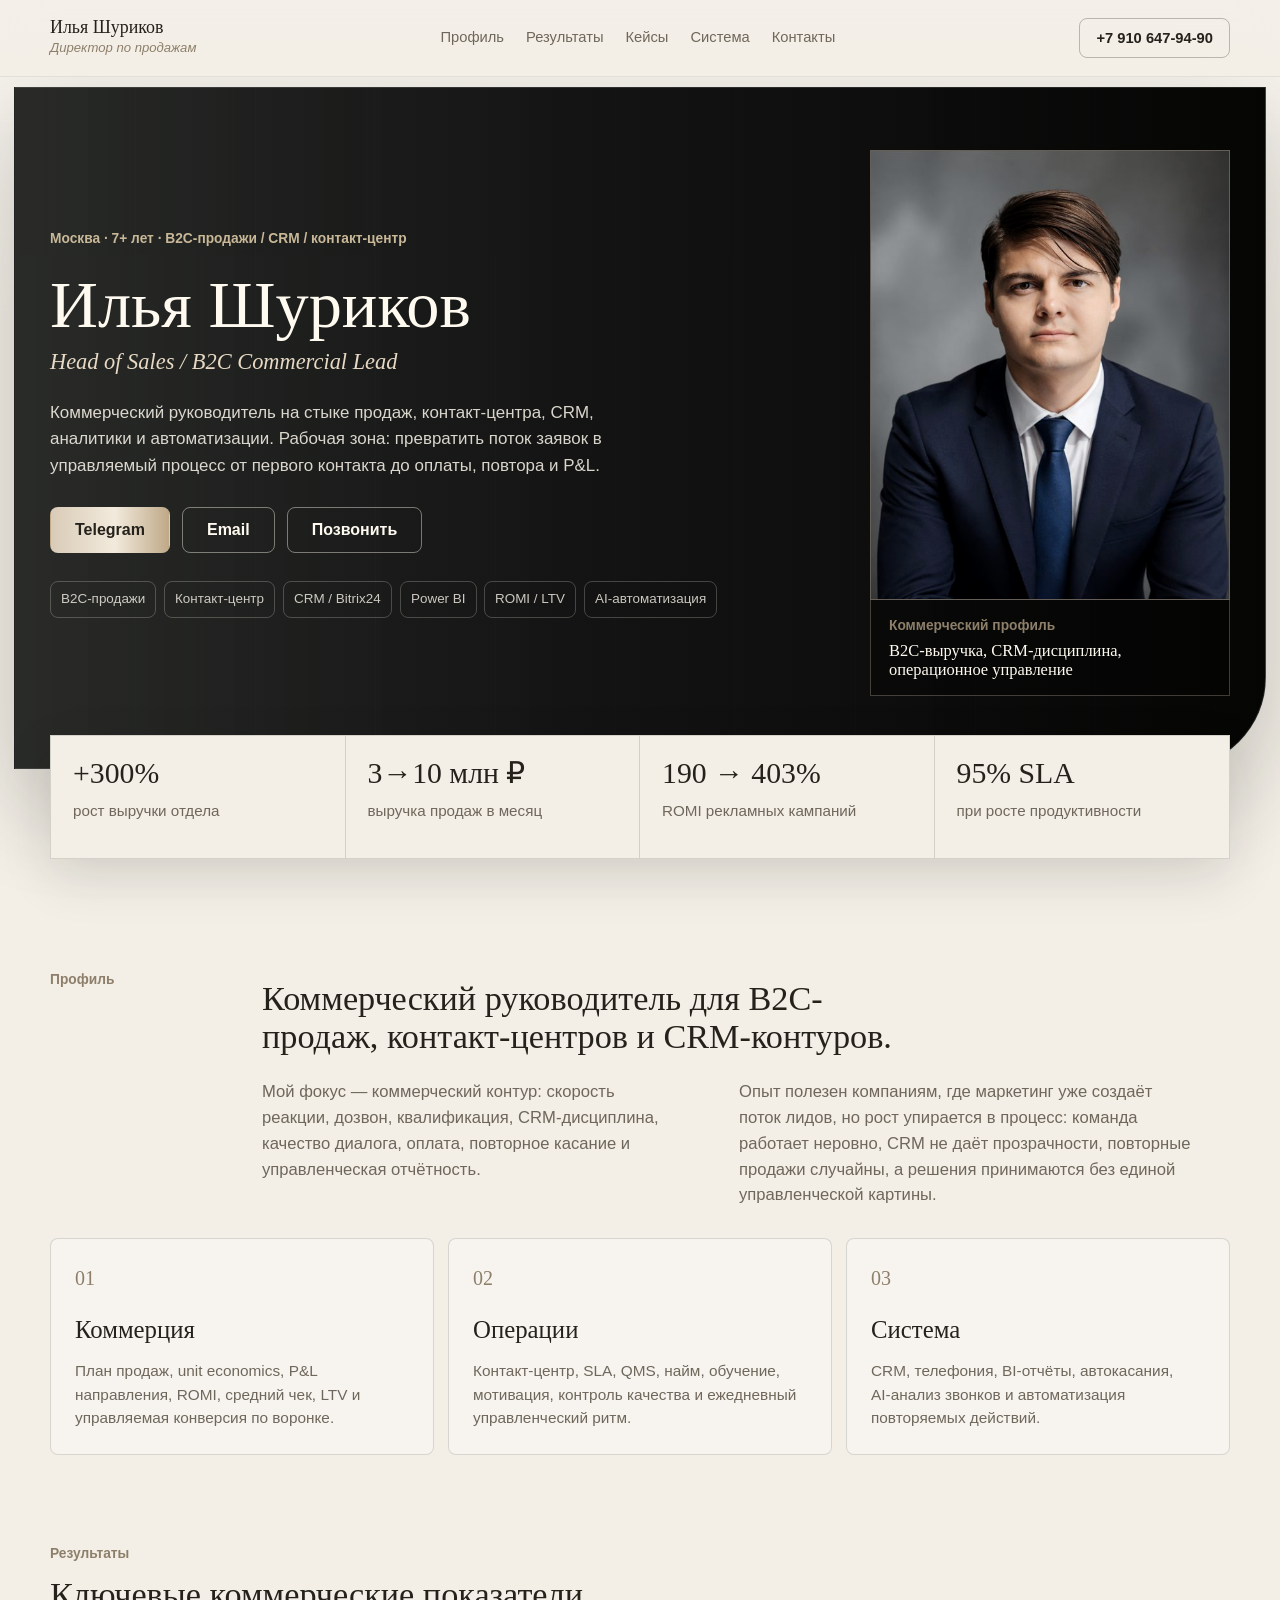
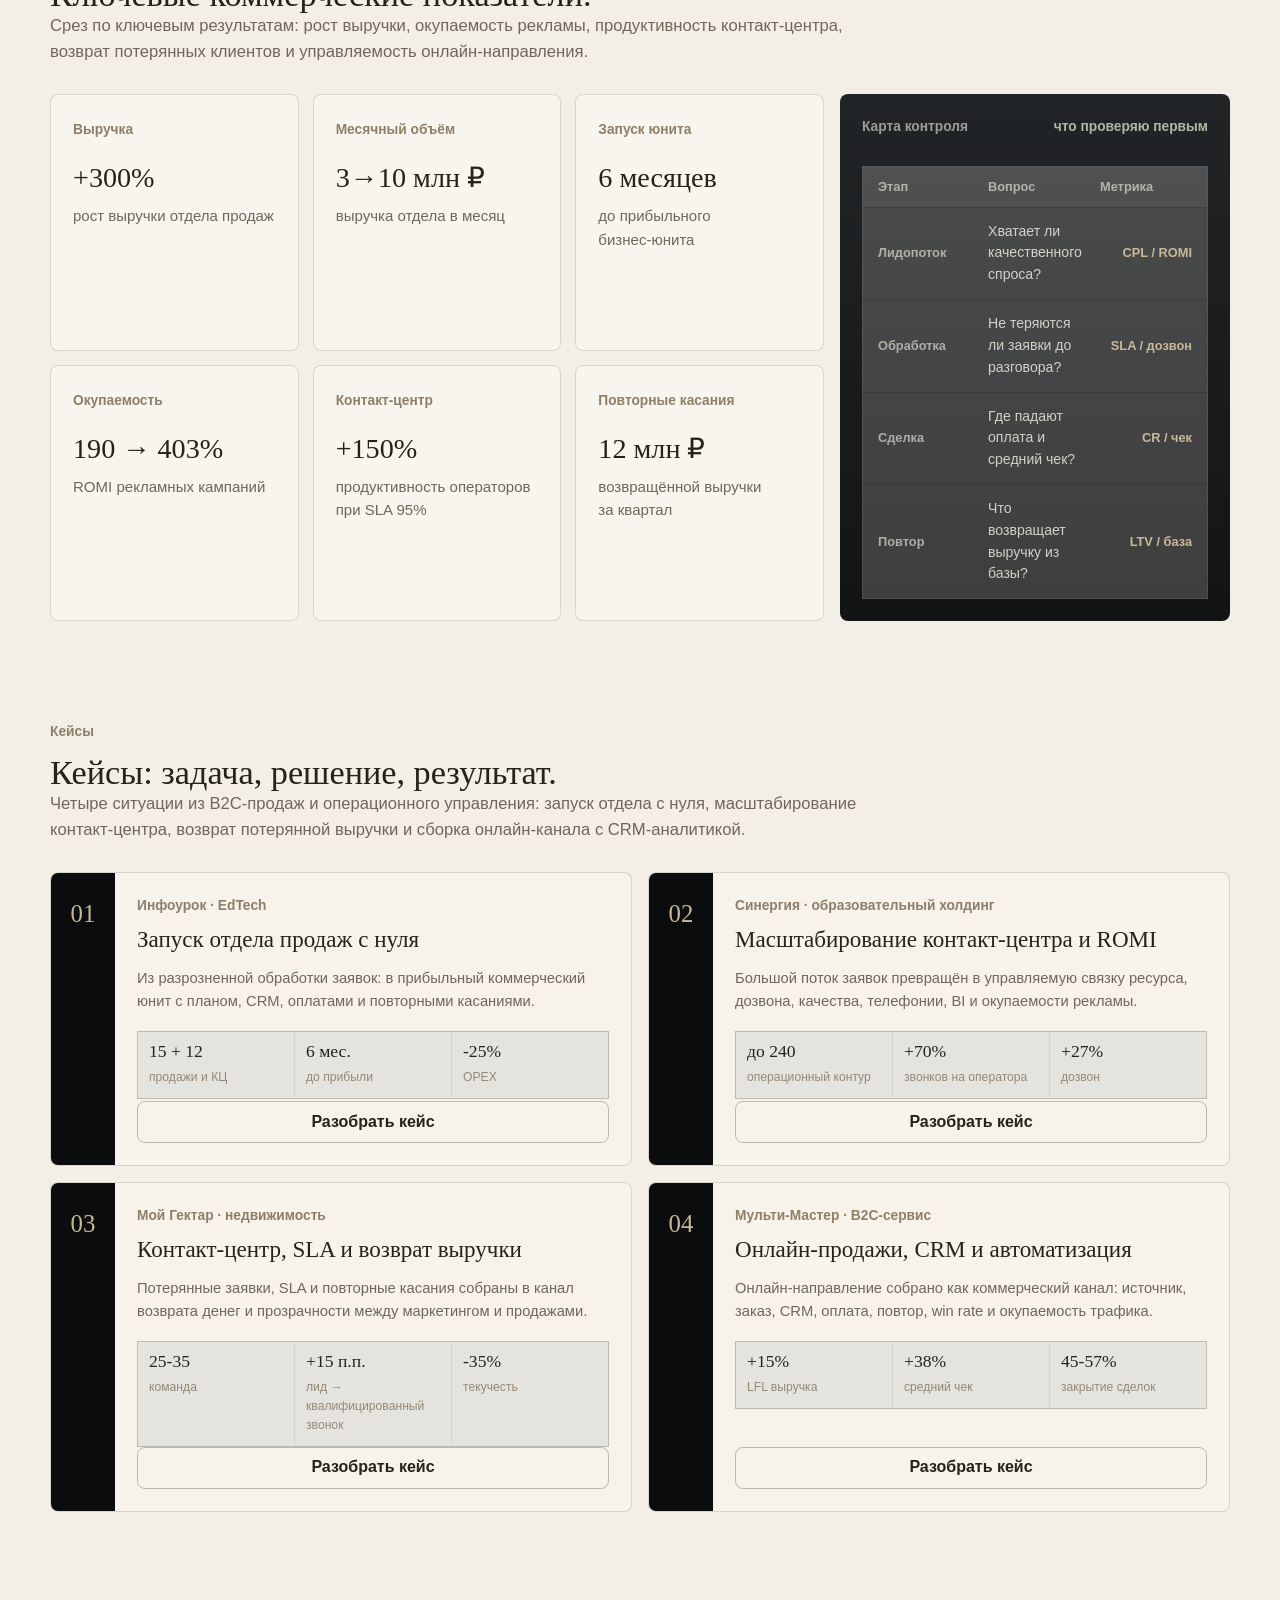
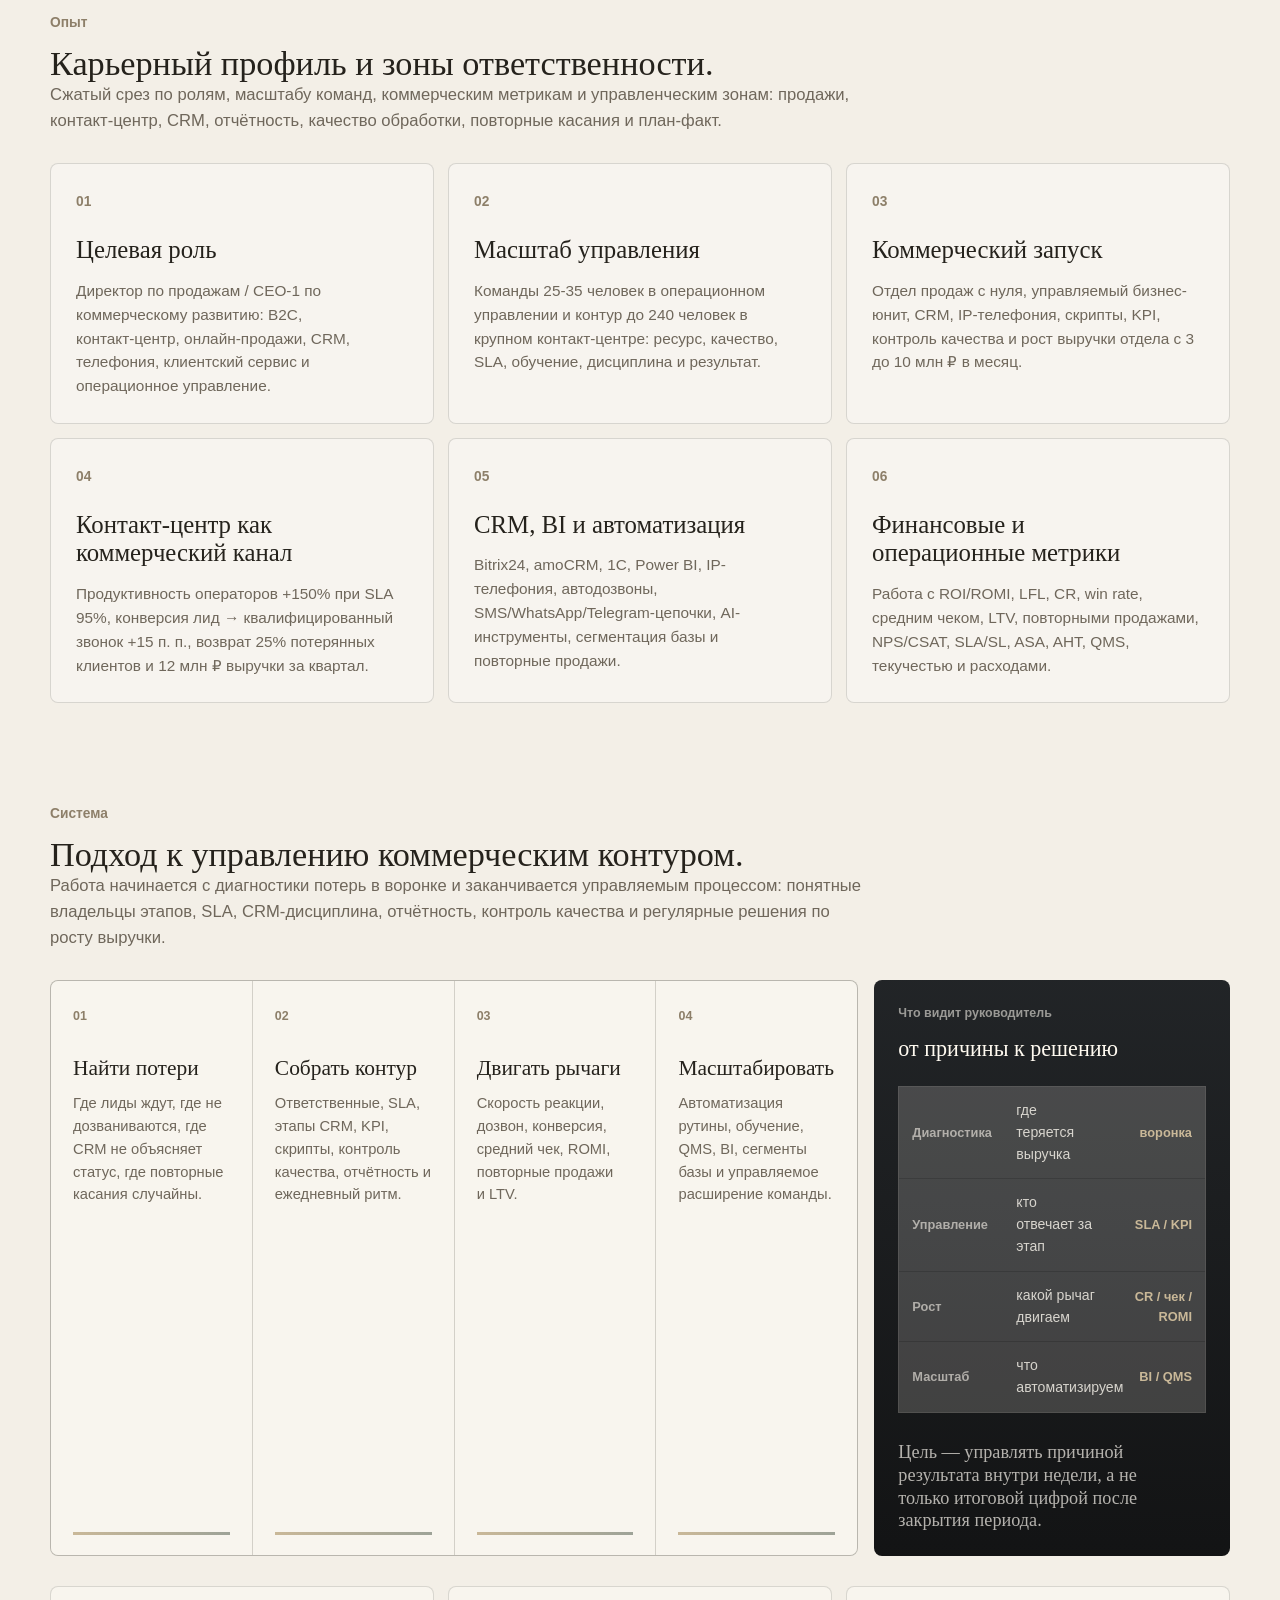
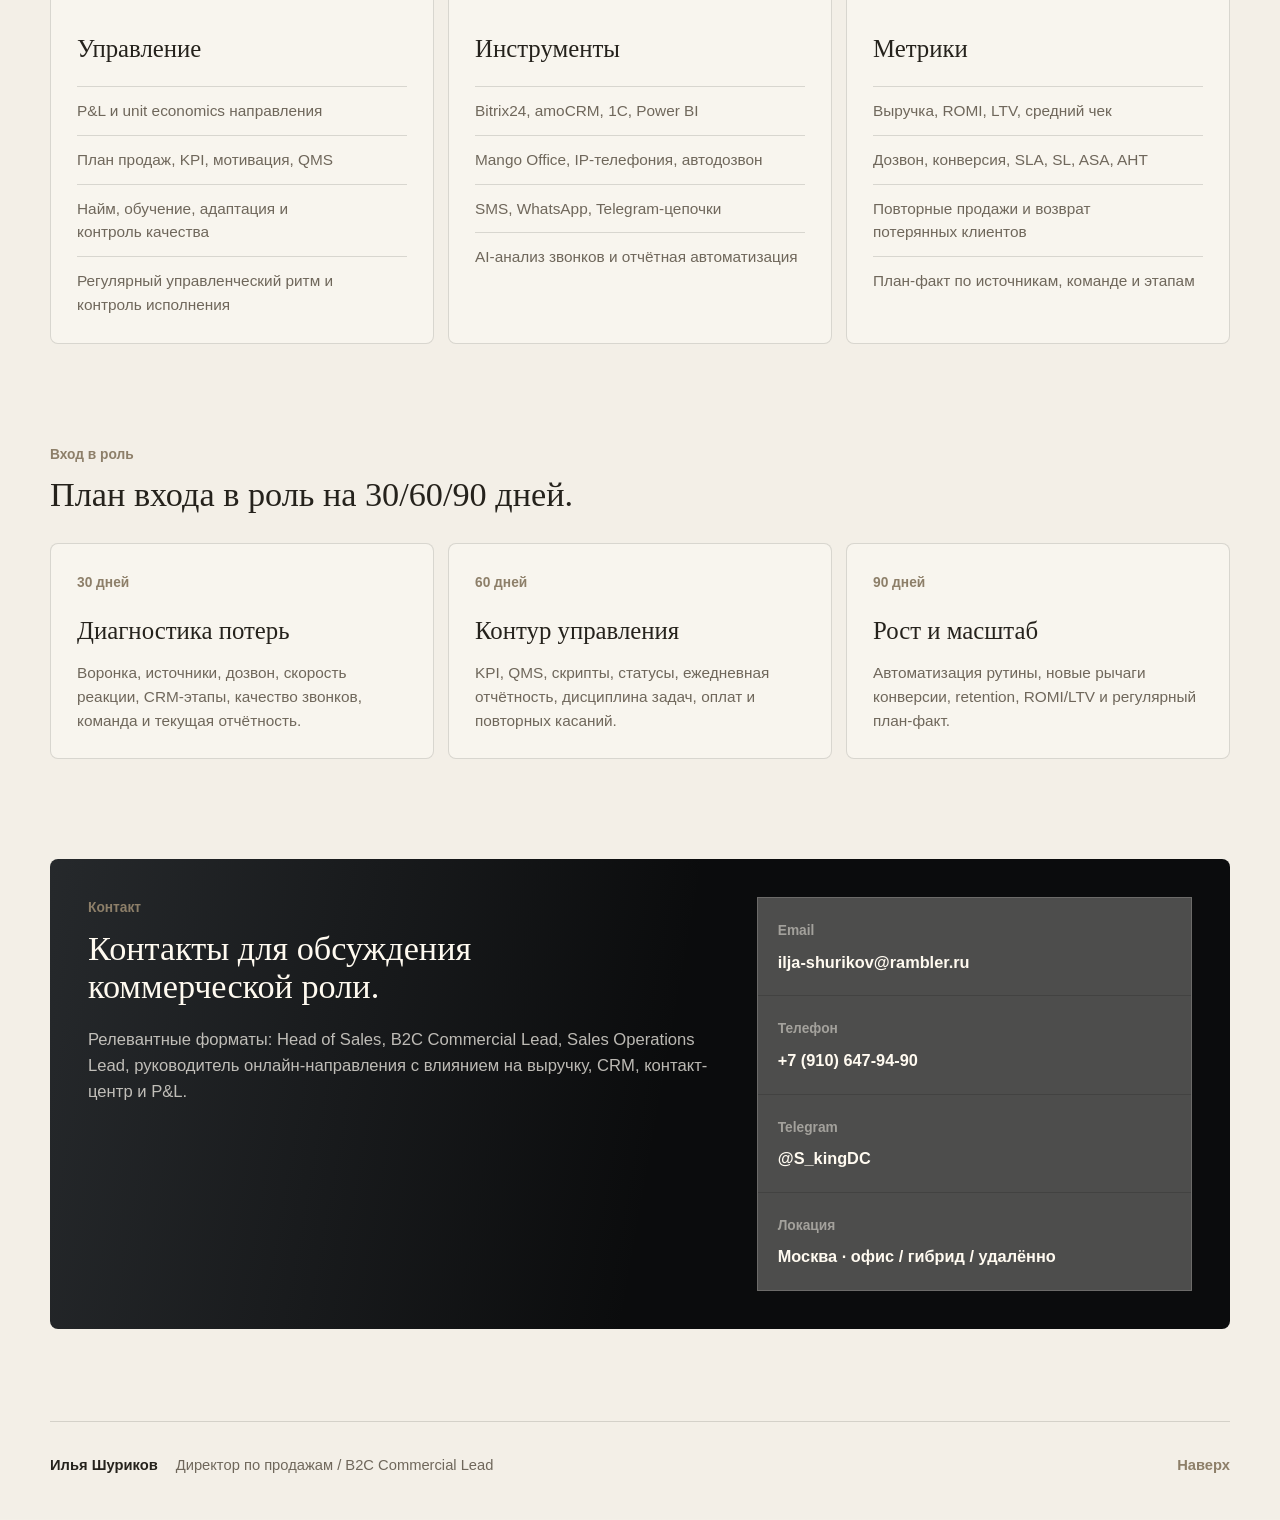
==== commit c89ba98e: "Polish mobile layout" ====
--- a/index.html
+++ b/index.html
@@ -10,10 +10,10 @@
   <meta property="og:type" content="profile">
   <meta property="og:title" content="Илья Шуриков | Head of Sales / B2C Commercial Lead">
   <meta property="og:description" content="Коммерческий профиль: B2C-продажи, контакт-центр, CRM, Power BI, ROMI, SLA и управляемый рост выручки.">
-  <meta property="og:image" content="https://kuzimas.github.io/ilya-shurikov/assets/ilya-portrait-D4EX4X6j.png">
+  <meta property="og:image" content="https://kuzimas.github.io/ilya-shurikov/assets/ilya-portrait-720.jpg">
   <link rel="icon" href="data:image/svg+xml,%3Csvg xmlns='http://www.w3.org/2000/svg' viewBox='0 0 64 64'%3E%3Crect width='64' height='64' rx='8' fill='%230b0c0d'/%3E%3Cpath d='M18 46V18h5v28h-5Zm23 0V34H29v12h-5V18h5v11h12V18h5v28h-5Z' fill='%23d9cbb7'/%3E%3C/svg%3E">
   <link rel="canonical" href="https://kuzimas.github.io/ilya-shurikov/">
-  <link rel="preload" as="image" href="assets/ilya-portrait-D4EX4X6j.png" fetchpriority="high">
+  <link rel="preload" as="image" href="assets/ilya-portrait-720.jpg" imagesrcset="assets/ilya-portrait-560.jpg 560w, assets/ilya-portrait-720.jpg 720w" imagesizes="(max-width: 700px) 280px, 360px" fetchpriority="high">
   <link rel="stylesheet" href="assets/executive.css">
   <script>document.documentElement.classList.add("js");</script>
   <script type="application/ld+json">
@@ -103,7 +103,7 @@
 
           <aside class="portrait-panel reveal delay-1" aria-label="Профиль Ильи Шурикова">
             <figure class="portrait-frame">
-              <img src="assets/ilya-portrait-D4EX4X6j.png" alt="Илья Шуриков" width="1122" height="1402" fetchpriority="high" decoding="sync">
+              <img src="assets/ilya-portrait-720.jpg" srcset="assets/ilya-portrait-560.jpg 560w, assets/ilya-portrait-720.jpg 720w" sizes="(max-width: 700px) 280px, 360px" alt="Илья Шуриков" width="720" height="900" fetchpriority="high" decoding="sync">
             </figure>
             <div class="portrait-note">
               <span>Коммерческий профиль</span>
--- a/assets/executive.css
+++ b/assets/executive.css
@@ -1788,3 +1788,595 @@
     padding: 22px;
   }
 }
+
+@media (max-width: 700px) {
+  html {
+    scroll-padding-top: 74px;
+  }
+
+  body {
+    line-height: 1.48;
+  }
+
+  body::before {
+    background-size: 84px 84px;
+    opacity: 0.36;
+  }
+
+  .nav-shell {
+    width: min(100% - 28px, var(--max));
+    min-height: 66px;
+  }
+
+  .brand-name {
+    font-size: 1.02rem;
+  }
+
+  .brand-role {
+    font-size: 0.76rem;
+  }
+
+  .menu-toggle {
+    width: 40px;
+    height: 40px;
+  }
+
+  .site-nav {
+    inset: 66px 14px auto;
+  }
+
+  .hero {
+    padding: 10px 0 34px;
+  }
+
+  .hero-surface {
+    width: min(100% - 18px, 1420px);
+    border-bottom-right-radius: 30px;
+    box-shadow: 0 20px 58px rgba(37, 34, 28, 0.18);
+  }
+
+  .hero-inner {
+    width: min(100% - 30px, var(--max));
+    gap: 24px;
+    padding: 34px 0 26px;
+  }
+
+  .overline,
+  .section-label,
+  .metric-card span,
+  .case-company,
+  .resume-row span,
+  .timeline-card span,
+  .contact-list span {
+    font-size: 0.74rem;
+    line-height: 1.35;
+  }
+
+  h1 {
+    margin-top: 16px;
+    font-size: 2.46rem;
+    line-height: 1.02;
+  }
+
+  .hero-role {
+    margin-top: 8px;
+    font-size: 1.08rem;
+    line-height: 1.18;
+  }
+
+  .hero-text {
+    max-width: 34rem;
+    margin-top: 18px;
+    font-size: 0.94rem;
+    line-height: 1.58;
+  }
+
+  .hero-actions {
+    display: grid;
+    grid-template-columns: repeat(3, minmax(0, 1fr));
+    gap: 8px;
+    margin-top: 22px;
+  }
+
+  .button {
+    width: auto;
+    min-height: 42px;
+    padding: 0 10px;
+    font-size: 0.88rem;
+  }
+
+  .scope-list {
+    gap: 7px;
+    margin-top: 18px;
+  }
+
+  .scope-list li {
+    padding: 6px 8px;
+    font-size: 0.73rem;
+  }
+
+  .portrait-panel {
+    justify-self: center;
+    width: min(280px, 100%);
+  }
+
+  .portrait-frame {
+    aspect-ratio: 5 / 4;
+  }
+
+  .proof-strip {
+    width: min(100% - 28px, var(--max));
+    margin-top: -18px;
+    grid-template-columns: repeat(2, minmax(0, 1fr));
+    box-shadow: 0 14px 34px rgba(37, 34, 28, 0.1);
+  }
+
+  .proof-strip div {
+    min-height: 88px;
+    padding: 15px;
+    border-right: 1px solid var(--line);
+    border-bottom: 1px solid var(--line);
+  }
+
+  .proof-strip div:nth-child(even) {
+    border-right: 0;
+  }
+
+  .proof-strip div:nth-last-child(-n + 2) {
+    border-bottom: 0;
+  }
+
+  .proof-strip dt {
+    font-size: 1.34rem;
+  }
+
+  .proof-strip dd {
+    margin-top: 8px;
+    font-size: 0.78rem;
+    line-height: 1.36;
+  }
+
+  .section,
+  .contact-section {
+    width: min(100% - 28px, var(--max));
+    padding: 32px 0;
+    scroll-margin-top: 78px;
+  }
+
+  .profile-section {
+    padding-top: 34px;
+    padding-bottom: 28px;
+  }
+
+  #results {
+    padding-top: 30px;
+  }
+
+  .section-grid {
+    gap: 14px;
+  }
+
+  .section-head {
+    margin-bottom: 20px;
+  }
+
+  h2 {
+    max-width: 100%;
+    margin-top: 8px;
+    font-size: 1.38rem;
+    line-height: 1.14;
+  }
+
+  .section-head p:not(.section-label),
+  .lead-copy,
+  .contact-surface > div > p:not(.section-label) {
+    font-size: 0.9rem;
+    line-height: 1.55;
+  }
+
+  .lead-copy {
+    gap: 12px;
+    margin-top: 16px;
+  }
+
+  .profile-cards,
+  .metrics-grid,
+  .resume-matrix,
+  .system-grid,
+  .timeline,
+  .case-grid {
+    gap: 10px;
+  }
+
+  .profile-card,
+  .resume-row,
+  .system-card,
+  .timeline-card {
+    min-height: auto;
+    padding: 16px;
+  }
+
+  .profile-card span {
+    font-size: 1rem;
+  }
+
+  .profile-card h3,
+  .resume-row h3,
+  .system-card h3,
+  .timeline-card h3 {
+    margin-top: 10px;
+    font-size: 1.18rem;
+    line-height: 1.14;
+  }
+
+  .profile-card p,
+  .resume-row p,
+  .system-card li,
+  .timeline-card p {
+    margin-top: 9px;
+    font-size: 0.84rem;
+    line-height: 1.45;
+  }
+
+  .metrics-grid {
+    grid-template-columns: repeat(2, minmax(0, 1fr));
+  }
+
+  .metric-card {
+    min-height: auto;
+    padding: 14px;
+  }
+
+  .metric-card strong {
+    margin-top: 10px;
+    font-size: 1.22rem;
+    line-height: 1.05;
+  }
+
+  .metric-card p {
+    margin-top: 8px;
+    font-size: 0.76rem;
+    line-height: 1.34;
+  }
+
+  .dashboard-panel,
+  .operating-room {
+    min-height: auto;
+    padding: 16px;
+  }
+
+  .dashboard-top {
+    display: grid;
+    gap: 4px;
+    font-size: 0.76rem;
+  }
+
+  .control-board {
+    margin-top: 14px;
+  }
+
+  .control-head {
+    display: none;
+  }
+
+  .control-row {
+    grid-template-columns: 76px minmax(0, 1fr);
+    gap: 4px 10px;
+    min-height: auto;
+    padding: 10px 11px;
+  }
+
+  .control-row span,
+  .control-row b,
+  .decision-board span,
+  .decision-board b {
+    font-size: 0.72rem;
+  }
+
+  .control-row p,
+  .decision-board p {
+    font-size: 0.8rem;
+    line-height: 1.35;
+  }
+
+  .control-row b {
+    grid-column: 2;
+    text-align: left;
+  }
+
+  .case-card {
+    grid-template-columns: 44px minmax(0, 1fr);
+  }
+
+  .case-index {
+    align-items: center;
+    justify-content: center;
+    min-height: auto;
+    padding: 0;
+    font-size: 1.12rem;
+  }
+
+  .case-content {
+    min-height: auto;
+    padding: 16px;
+  }
+
+  .case-content h3 {
+    margin-top: 8px;
+    font-size: 1.18rem;
+    line-height: 1.14;
+  }
+
+  .case-summary {
+    margin-top: 10px;
+    font-size: 0.82rem;
+    line-height: 1.46;
+  }
+
+  .case-signals {
+    grid-template-columns: repeat(3, minmax(0, 1fr));
+    margin-top: 12px;
+  }
+
+  .case-signals li {
+    min-height: 50px;
+    padding: 8px;
+  }
+
+  .case-signals strong {
+    font-size: 0.92rem;
+  }
+
+  .case-signals span {
+    margin-top: 5px;
+    font-size: 0.65rem;
+    line-height: 1.25;
+  }
+
+  .case-open {
+    min-height: 38px;
+    margin-top: 14px;
+    font-size: 0.86rem;
+  }
+
+  .case-dialog-shell {
+    gap: 18px;
+    padding: 18px;
+  }
+
+  .dialog-close {
+    top: 12px;
+    width: 38px;
+    height: 38px;
+  }
+
+  .case-dialog-head {
+    margin-top: -34px;
+  }
+
+  .case-dialog-head h3 {
+    font-size: 1.42rem;
+    line-height: 1.12;
+  }
+
+  .case-dialog-head p:not(.section-label) {
+    margin-top: 10px;
+    font-size: 0.86rem;
+  }
+
+  .case-dashboard {
+    gap: 12px;
+    padding: 14px;
+  }
+
+  .dossier-kpis {
+    grid-template-columns: repeat(2, minmax(0, 1fr));
+  }
+
+  .dossier-kpis div {
+    min-height: 76px;
+    padding: 11px;
+  }
+
+  .dossier-kpis strong {
+    margin-top: 10px;
+    font-size: 1.08rem;
+  }
+
+  .dossier-chart {
+    gap: 10px;
+    padding: 12px;
+  }
+
+  .bar-row {
+    grid-template-columns: 72px minmax(0, 1fr) 62px;
+    gap: 8px;
+  }
+
+  .bar-row span,
+  .bar-row b,
+  .dossier-flow li {
+    font-size: 0.68rem;
+  }
+
+  .bar-row b {
+    text-align: right;
+  }
+
+  .dossier-flow {
+    grid-template-columns: repeat(2, minmax(0, 1fr));
+  }
+
+  .dossier-flow li {
+    min-height: 42px;
+  }
+
+  .case-narrative div {
+    padding: 14px;
+  }
+
+  .case-narrative p {
+    font-size: 0.84rem;
+  }
+
+  .resume-matrix {
+    gap: 10px;
+  }
+
+  .system-visual {
+    gap: 10px;
+  }
+
+  .system-roadmap {
+    grid-template-columns: repeat(2, minmax(0, 1fr));
+  }
+
+  .system-roadmap li {
+    min-height: auto;
+    padding: 14px;
+  }
+
+  .system-roadmap li::after {
+    inset: auto 14px 13px;
+    height: 2px;
+  }
+
+  .system-roadmap strong {
+    margin-top: 12px;
+    font-size: 1.06rem;
+  }
+
+  .system-roadmap p {
+    margin-top: 8px;
+    padding-bottom: 13px;
+    font-size: 0.78rem;
+    line-height: 1.38;
+  }
+
+  .operating-room-top {
+    gap: 5px;
+  }
+
+  .operating-room-top strong {
+    font-size: 1.08rem;
+  }
+
+  .decision-board div {
+    grid-template-columns: 82px minmax(0, 1fr);
+    gap: 4px 10px;
+    min-height: auto;
+    padding: 10px 11px;
+  }
+
+  .decision-board b {
+    grid-column: 2;
+    text-align: left;
+  }
+
+  .operating-room > p {
+    margin-top: 2px;
+    font-size: 0.94rem;
+    line-height: 1.32;
+  }
+
+  .system-card ul {
+    gap: 8px;
+    margin-top: 14px;
+  }
+
+  .system-card li {
+    padding-top: 8px;
+  }
+
+  .timeline-card p {
+    margin-top: 9px;
+  }
+
+  .contact-surface {
+    gap: 18px;
+    padding: 18px;
+  }
+
+  .contact-surface > div > p:not(.section-label) {
+    margin-top: 14px;
+  }
+
+  .contact-list a,
+  .contact-list div {
+    padding: 14px;
+  }
+
+  .contact-list strong {
+    margin-top: 5px;
+    font-size: 0.92rem;
+  }
+
+  .contact-section {
+    padding-bottom: 52px;
+  }
+
+  .site-footer {
+    width: min(100% - 28px, var(--max));
+    padding: 24px 0 34px;
+    font-size: 0.82rem;
+  }
+}
+
+@media (max-width: 420px) {
+  h1 {
+    font-size: 2.34rem;
+  }
+
+  h2 {
+    font-size: 1.3rem;
+  }
+
+  .hero-inner {
+    width: min(100% - 28px, var(--max));
+    padding-top: 30px;
+  }
+
+  .hero-actions {
+    grid-template-columns: 1fr 1fr;
+  }
+
+  .hero-actions .button-primary {
+    grid-column: 1 / -1;
+  }
+
+  .proof-strip dt,
+  .metric-card strong {
+    font-size: 1.18rem;
+  }
+
+  .metrics-grid {
+    gap: 8px;
+  }
+
+  .metric-card {
+    padding: 12px;
+  }
+}
+
+@media (max-width: 340px) {
+  .hero-actions,
+  .metrics-grid,
+  .proof-strip,
+  .system-roadmap,
+  .case-signals,
+  .dossier-kpis {
+    grid-template-columns: 1fr;
+  }
+
+  .proof-strip div:nth-child(even) {
+    border-right: 1px solid var(--line);
+  }
+
+  .proof-strip div:nth-last-child(-n + 2) {
+    border-bottom: 1px solid var(--line);
+  }
+
+  .proof-strip div:last-child {
+    border-bottom: 0;
+  }
+}
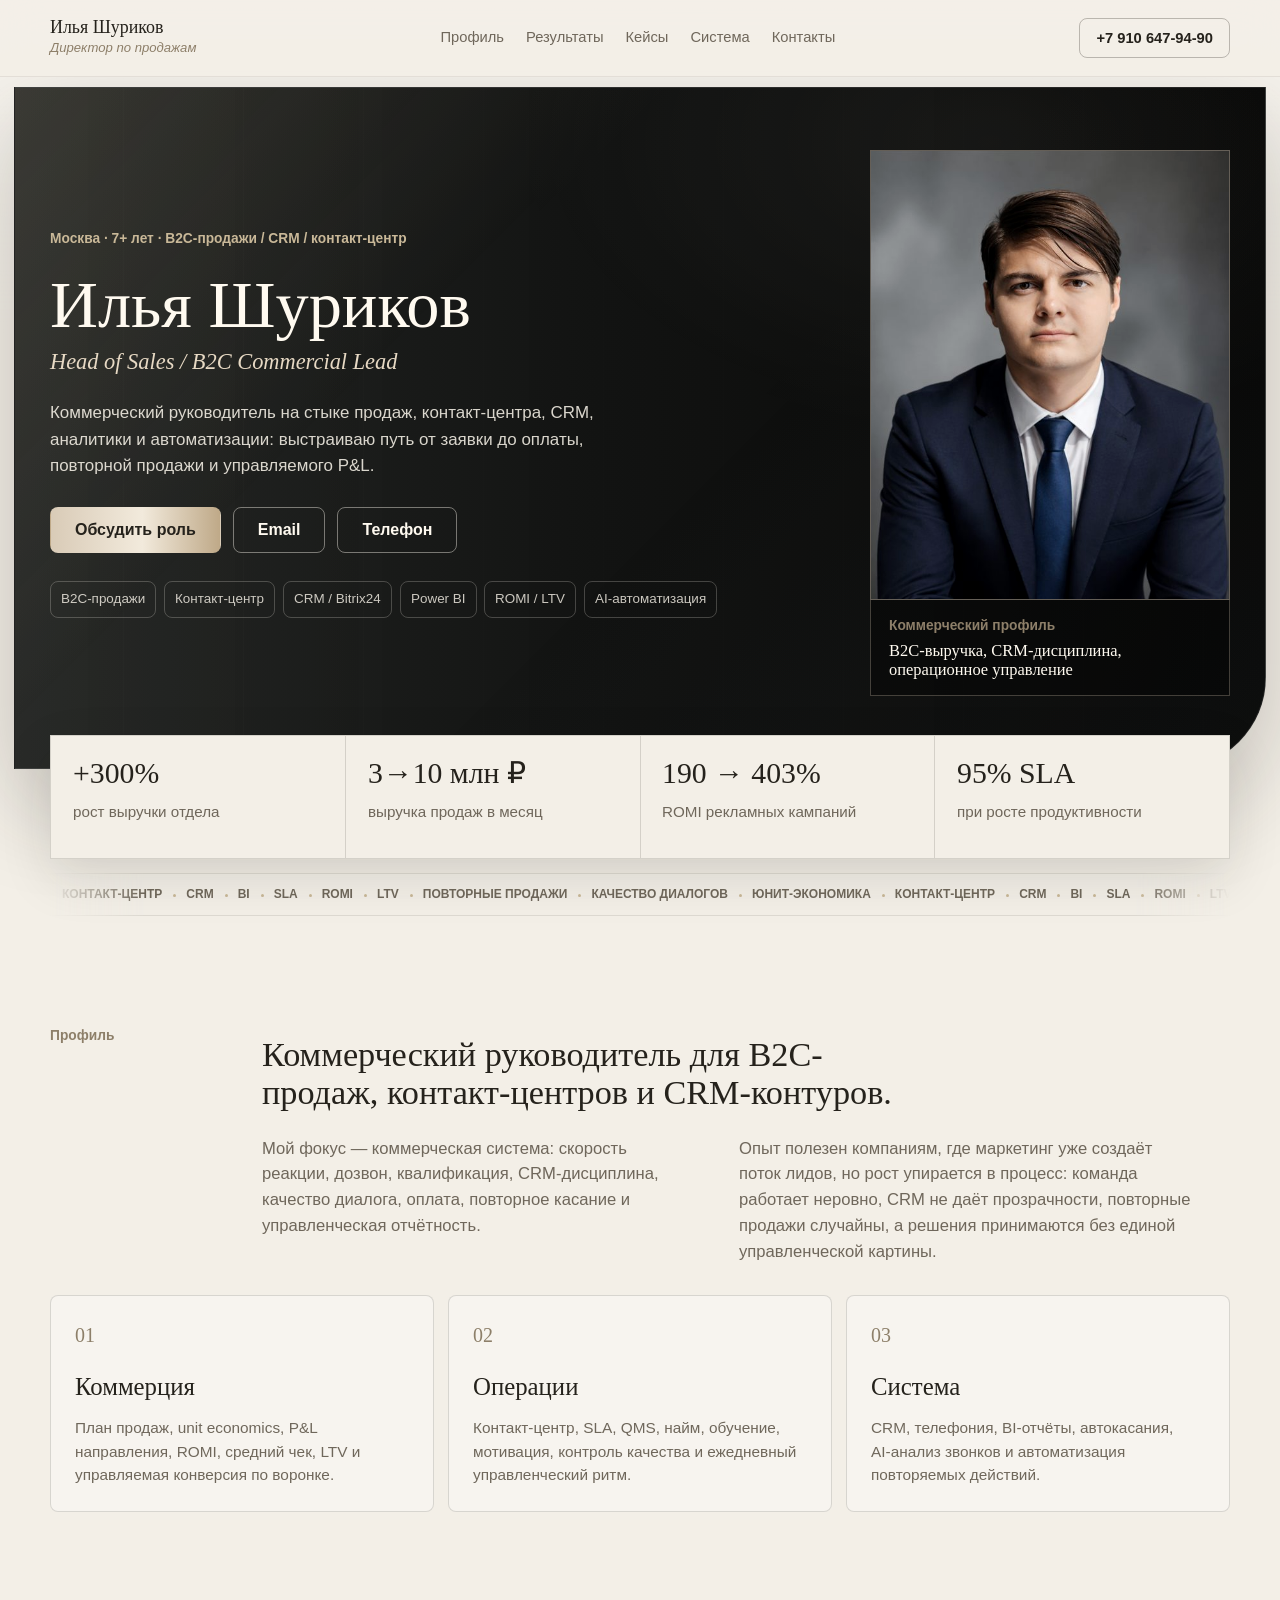
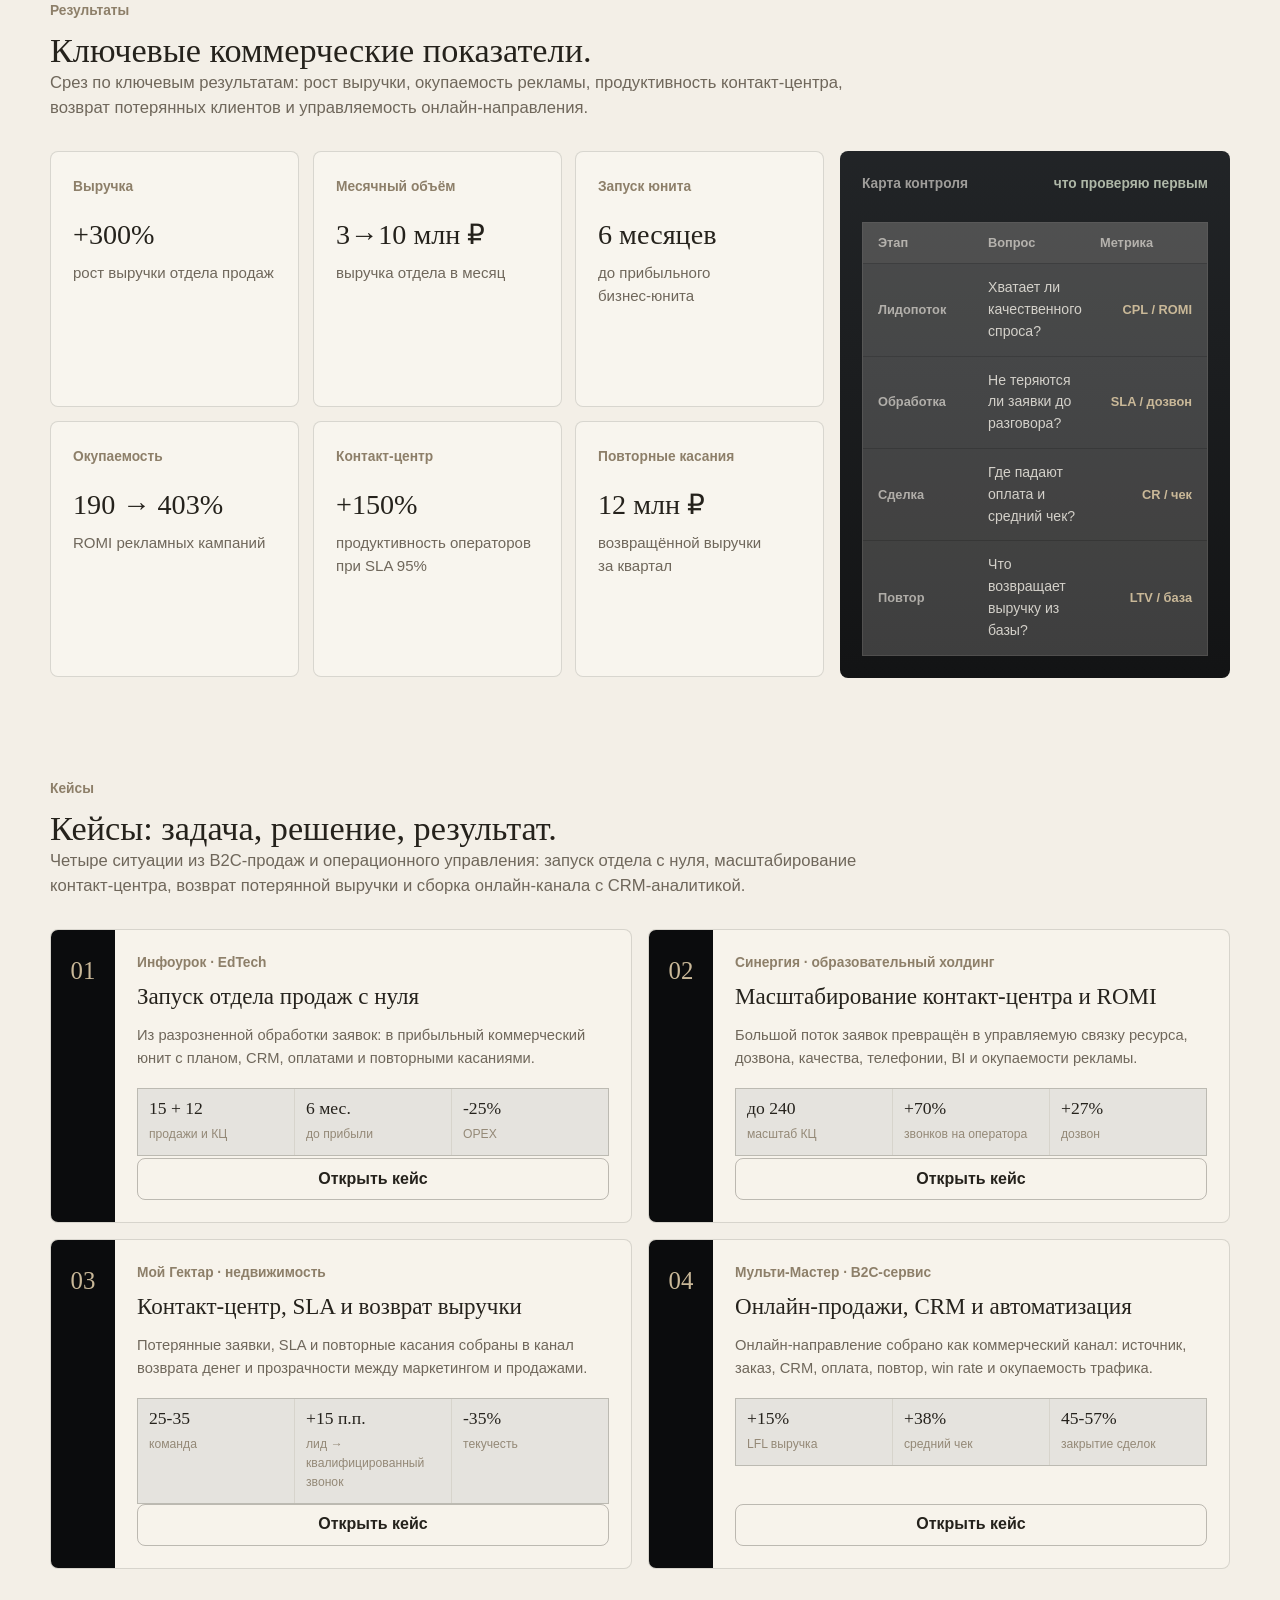
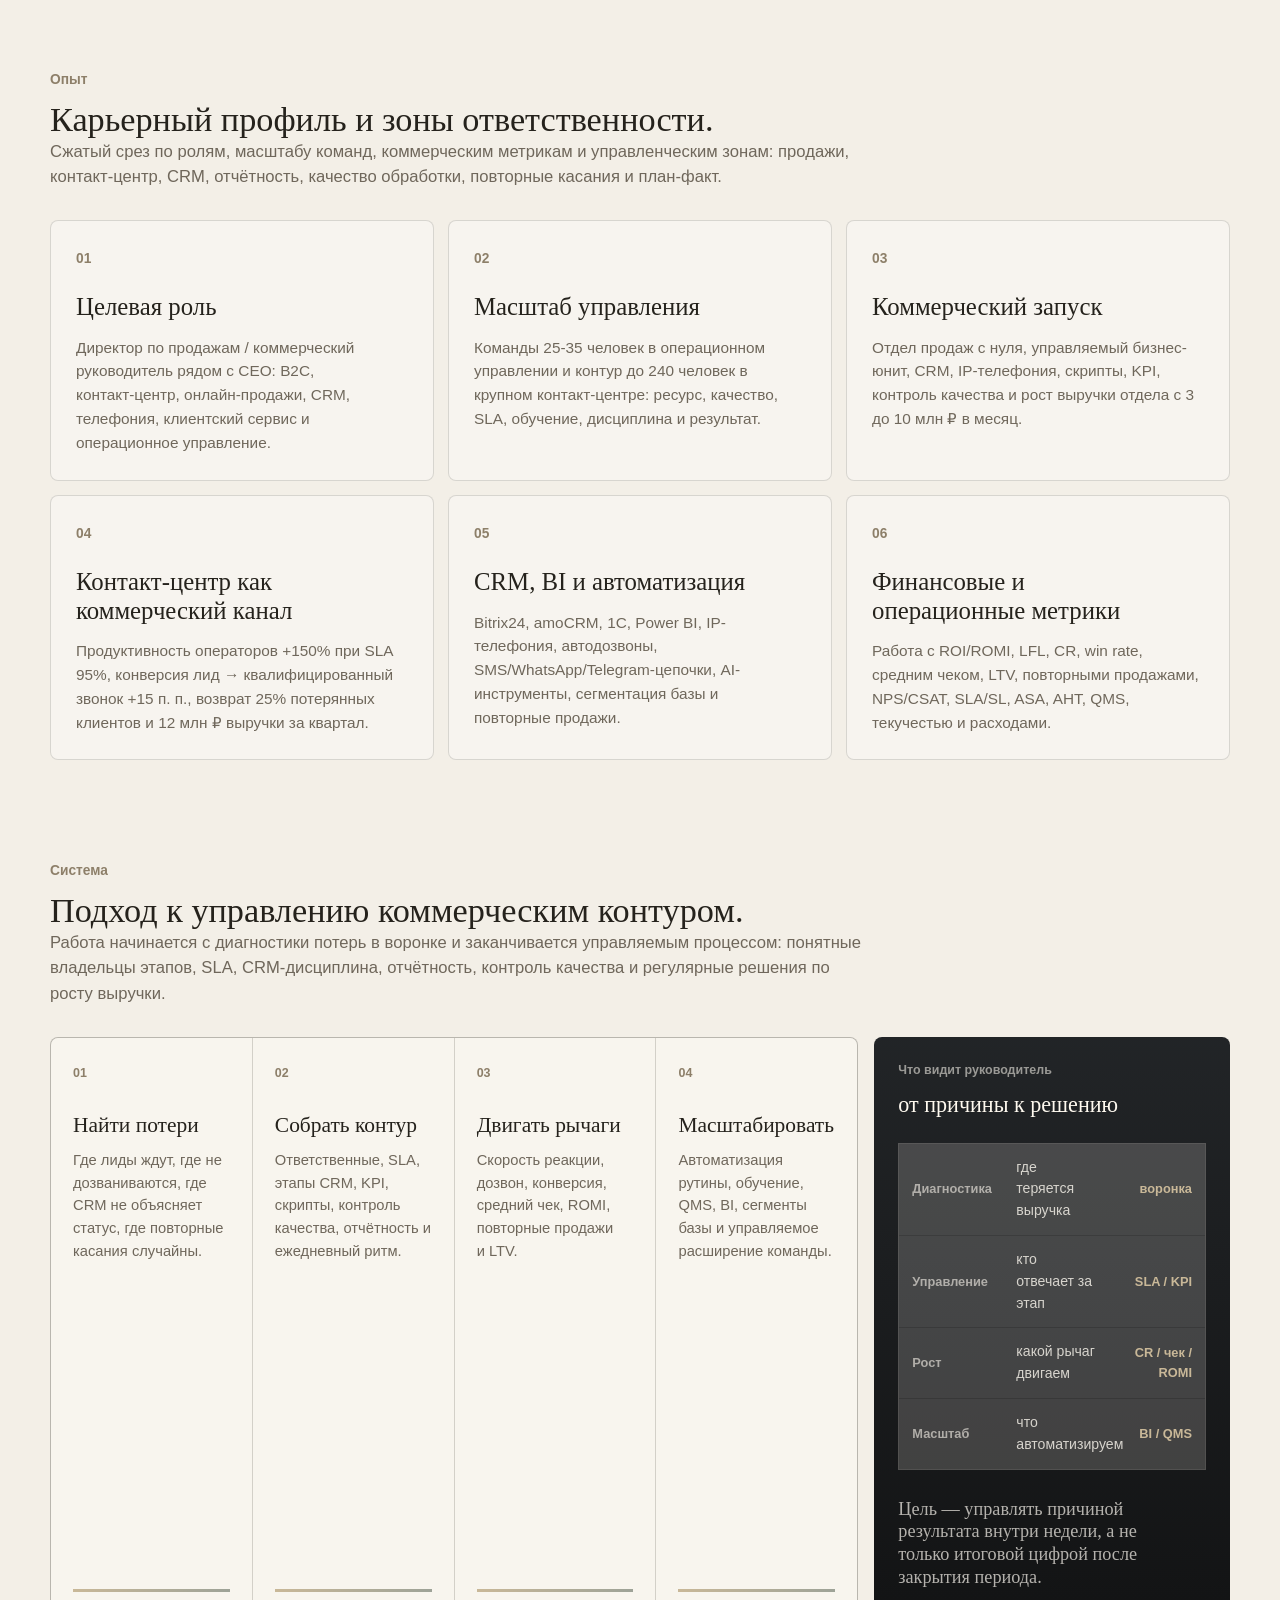
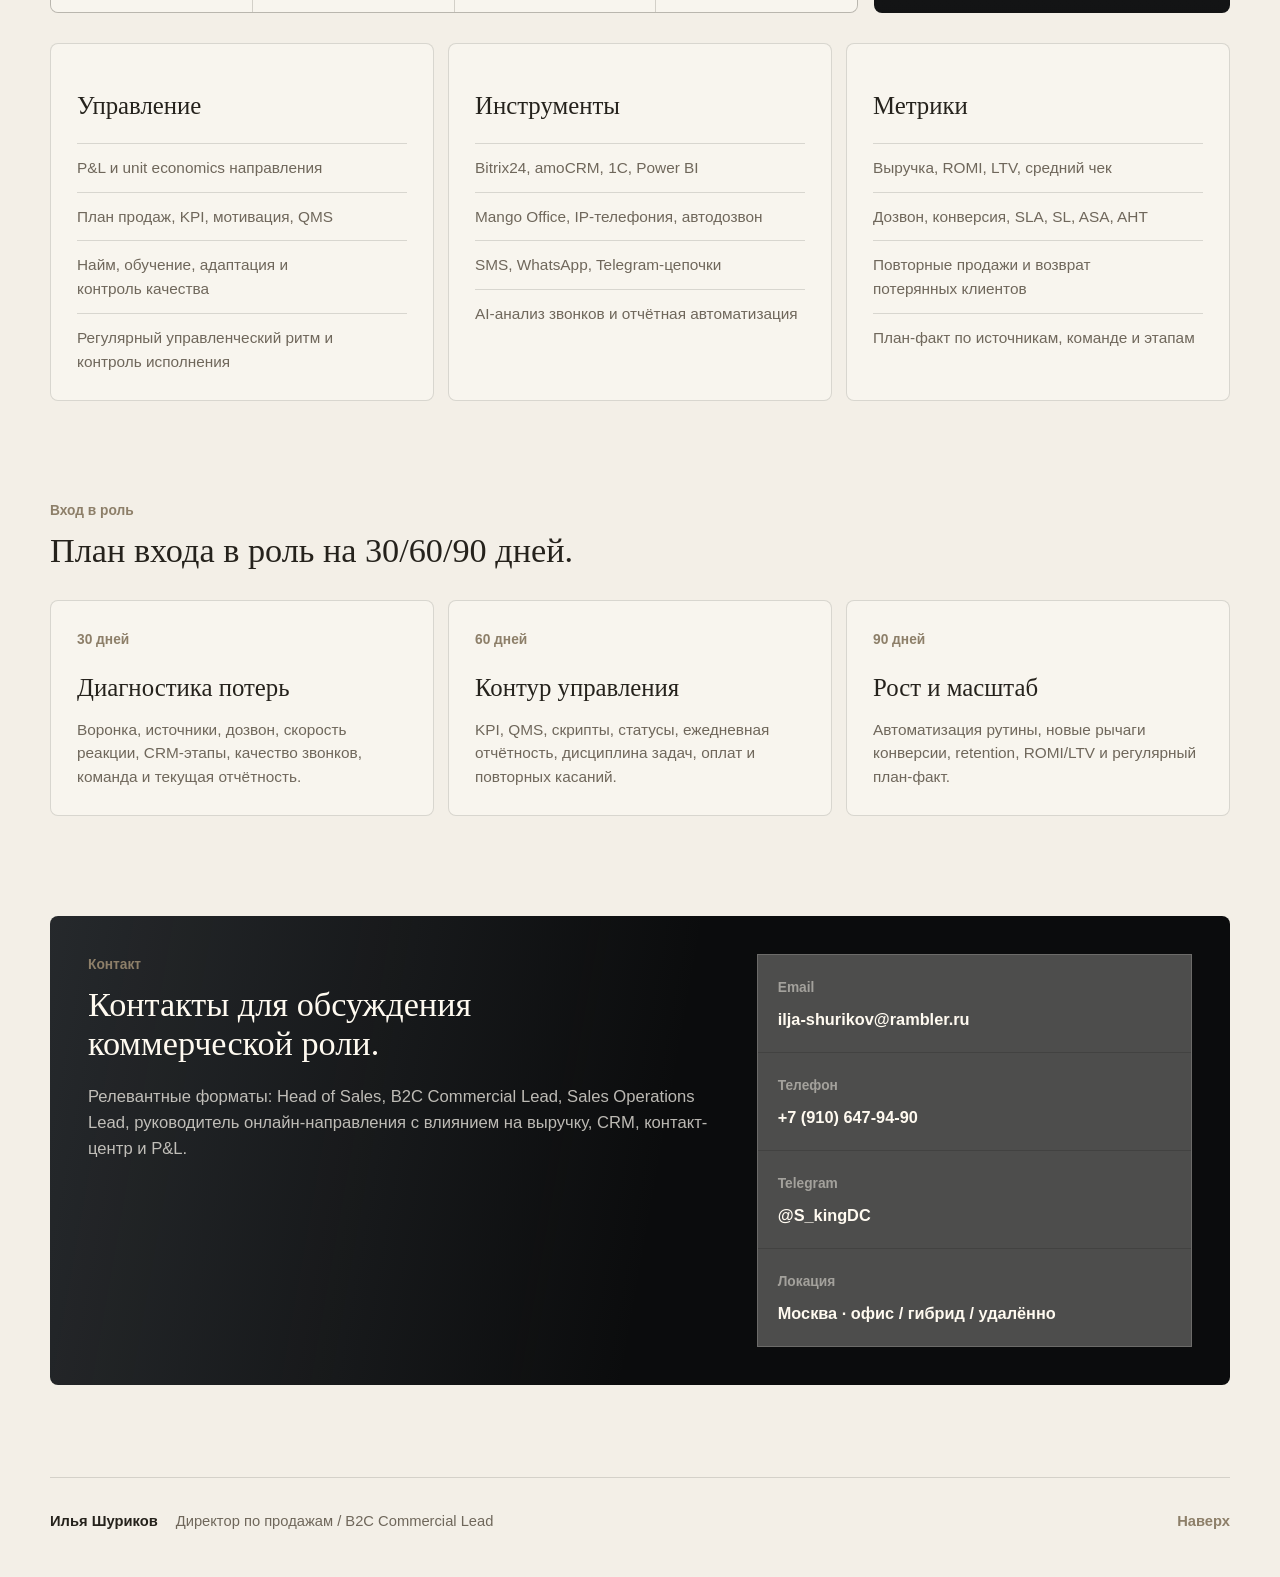
==== commit f2f3d0a4: "Refine executive site motion" ====
--- a/index.html
+++ b/index.html
@@ -14,7 +14,7 @@
   <link rel="icon" href="data:image/svg+xml,%3Csvg xmlns='http://www.w3.org/2000/svg' viewBox='0 0 64 64'%3E%3Crect width='64' height='64' rx='8' fill='%230b0c0d'/%3E%3Cpath d='M18 46V18h5v28h-5Zm23 0V34H29v12h-5V18h5v11h12V18h5v28h-5Z' fill='%23d9cbb7'/%3E%3C/svg%3E">
   <link rel="canonical" href="https://kuzimas.github.io/ilya-shurikov/">
   <link rel="preload" as="image" href="assets/ilya-portrait-720.jpg" imagesrcset="assets/ilya-portrait-560.jpg 560w, assets/ilya-portrait-720.jpg 720w" imagesizes="(max-width: 700px) 280px, 360px" fetchpriority="high">
-  <link rel="stylesheet" href="assets/executive.css">
+  <link rel="stylesheet" href="assets/executive.css?v=20260601-motion">
   <script>document.documentElement.classList.add("js");</script>
   <script type="application/ld+json">
     {
@@ -49,6 +49,7 @@
 </head>
 <body>
   <a class="skip-link" href="#main">Перейти к содержанию</a>
+  <div class="scroll-progress" data-scroll-progress aria-hidden="true"></div>
 
   <header class="site-header" data-header>
     <div class="nav-shell">
@@ -83,12 +84,12 @@
             <p class="overline">Москва · 7+ лет · B2C-продажи / CRM / контакт-центр</p>
             <h1 id="hero-title">Илья Шуриков</h1>
             <p class="hero-role">Head of Sales / B2C Commercial Lead</p>
-            <p class="hero-text">Коммерческий руководитель на стыке продаж, контакт-центра, CRM, аналитики и автоматизации. Рабочая зона: превратить поток заявок в управляемый процесс от первого контакта до оплаты, повтора и P&L.</p>
+            <p class="hero-text">Коммерческий руководитель на стыке продаж, контакт-центра, CRM, аналитики и автоматизации: выстраиваю путь от заявки до оплаты, повторной продажи и управляемого P&L.</p>
 
             <div class="hero-actions" aria-label="Контакты">
-              <a class="button button-primary" href="https://t.me/S_kingDC">Telegram</a>
+              <a class="button button-primary" href="https://t.me/S_kingDC">Обсудить роль</a>
               <a class="button button-secondary" href="mailto:ilja-shurikov@rambler.ru">Email</a>
-              <a class="button button-secondary" href="tel:+79106479490">Позвонить</a>
+              <a class="button button-secondary" href="tel:+79106479490">Телефон</a>
             </div>
 
             <ul class="scope-list t-avatar-group" aria-label="Ключевые зоны">
@@ -131,6 +132,30 @@
           <dd>при росте продуктивности</dd>
         </div>
       </dl>
+      <div class="discipline-ticker reveal delay-3" aria-label="Зоны управленческого фокуса">
+        <div class="discipline-track">
+          <span>Контакт-центр</span>
+          <span>CRM</span>
+          <span>BI</span>
+          <span>SLA</span>
+          <span>ROMI</span>
+          <span>LTV</span>
+          <span>повторные продажи</span>
+          <span>качество диалогов</span>
+          <span>юнит-экономика</span>
+        </div>
+        <div class="discipline-track" aria-hidden="true">
+          <span>Контакт-центр</span>
+          <span>CRM</span>
+          <span>BI</span>
+          <span>SLA</span>
+          <span>ROMI</span>
+          <span>LTV</span>
+          <span>повторные продажи</span>
+          <span>качество диалогов</span>
+          <span>юнит-экономика</span>
+        </div>
+      </div>
     </section>
 
     <section class="section profile-section" id="profile" aria-labelledby="profile-title">
@@ -139,7 +164,7 @@
         <div>
           <h2 id="profile-title">Коммерческий руководитель для B2C-продаж, контакт-центров и CRM-контуров.</h2>
           <div class="lead-copy">
-            <p>Мой фокус — коммерческий контур: скорость реакции, дозвон, квалификация, CRM-дисциплина, качество диалога, оплата, повторное касание и управленческая отчётность.</p>
+            <p>Мой фокус — коммерческая система: скорость реакции, дозвон, квалификация, CRM-дисциплина, качество диалога, оплата, повторное касание и управленческая отчётность.</p>
             <p>Опыт полезен компаниям, где маркетинг уже создаёт поток лидов, но рост упирается в процесс: команда работает неровно, CRM не даёт прозрачности, повторные продажи случайны, а решения принимаются без единой управленческой картины.</p>
           </div>
         </div>
@@ -240,7 +265,7 @@
               <li><strong>6 мес.</strong><span>до прибыли</span></li>
               <li><strong>-25%</strong><span>OPEX</span></li>
             </ul>
-            <button class="case-open" type="button" data-case-target="case-infourok" aria-haspopup="dialog" aria-controls="case-infourok">Разобрать кейс</button>
+            <button class="case-open" type="button" data-case-target="case-infourok" aria-haspopup="dialog" aria-controls="case-infourok">Открыть кейс</button>
           </div>
         </article>
 
@@ -251,11 +276,11 @@
             <h3>Масштабирование контакт-центра и ROMI</h3>
             <p class="case-summary">Большой поток заявок превращён в управляемую связку ресурса, дозвона, качества, телефонии, BI и окупаемости рекламы.</p>
             <ul class="case-signals" aria-label="Ключевые показатели кейса Синергия">
-              <li><strong>до 240</strong><span>операционный контур</span></li>
+              <li><strong>до 240</strong><span>масштаб КЦ</span></li>
               <li><strong>+70%</strong><span>звонков на оператора</span></li>
               <li><strong>+27%</strong><span>дозвон</span></li>
             </ul>
-            <button class="case-open" type="button" data-case-target="case-synergy" aria-haspopup="dialog" aria-controls="case-synergy">Разобрать кейс</button>
+            <button class="case-open" type="button" data-case-target="case-synergy" aria-haspopup="dialog" aria-controls="case-synergy">Открыть кейс</button>
           </div>
         </article>
 
@@ -270,7 +295,7 @@
               <li><strong>+15 п.п.</strong><span>лид → квалифицированный звонок</span></li>
               <li><strong>-35%</strong><span>текучесть</span></li>
             </ul>
-            <button class="case-open" type="button" data-case-target="case-hectare" aria-haspopup="dialog" aria-controls="case-hectare">Разобрать кейс</button>
+            <button class="case-open" type="button" data-case-target="case-hectare" aria-haspopup="dialog" aria-controls="case-hectare">Открыть кейс</button>
           </div>
         </article>
 
@@ -285,12 +310,12 @@
               <li><strong>+38%</strong><span>средний чек</span></li>
               <li><strong>45-57%</strong><span>закрытие сделок</span></li>
             </ul>
-            <button class="case-open" type="button" data-case-target="case-multimaster" aria-haspopup="dialog" aria-controls="case-multimaster">Разобрать кейс</button>
-          </div>
-        </article>
-      </div>
-
-      <dialog class="case-dialog" id="case-infourok" aria-labelledby="case-infourok-title">
+            <button class="case-open" type="button" data-case-target="case-multimaster" aria-haspopup="dialog" aria-controls="case-multimaster">Открыть кейс</button>
+          </div>
+        </article>
+      </div>
+
+      <dialog class="case-dialog" id="case-infourok" aria-labelledby="case-infourok-title" closedby="any">
         <div class="case-dialog-shell">
           <button class="dialog-close" type="button" data-close-case aria-label="Закрыть разбор кейса">×</button>
           <header class="case-dialog-head">
@@ -333,13 +358,13 @@
         </div>
       </dialog>
 
-      <dialog class="case-dialog" id="case-synergy" aria-labelledby="case-synergy-title">
+      <dialog class="case-dialog" id="case-synergy" aria-labelledby="case-synergy-title" closedby="any">
         <div class="case-dialog-shell">
           <button class="dialog-close" type="button" data-close-case aria-label="Закрыть разбор кейса">×</button>
           <header class="case-dialog-head">
             <p class="section-label">Разбор кейса · 02</p>
             <h3 id="case-synergy-title">Синергия: контакт-центр, ROMI и качество потока</h3>
-            <p>Фокус: связать ресурс, скорость обработки, дозвон, телефонию, обучение, BI и рекламную окупаемость в один управленческий контур.</p>
+            <p>Фокус: связать ресурс, скорость обработки, дозвон, телефонию, обучение, BI и рекламную окупаемость в одну систему контроля.</p>
           </header>
           <div class="case-dialog-grid">
             <section class="case-dashboard" aria-label="Ключевые показатели Синергия">
@@ -376,7 +401,7 @@
         </div>
       </dialog>
 
-      <dialog class="case-dialog" id="case-hectare" aria-labelledby="case-hectare-title">
+      <dialog class="case-dialog" id="case-hectare" aria-labelledby="case-hectare-title" closedby="any">
         <div class="case-dialog-shell">
           <button class="dialog-close" type="button" data-close-case aria-label="Закрыть разбор кейса">×</button>
           <header class="case-dialog-head">
@@ -419,7 +444,7 @@
         </div>
       </dialog>
 
-      <dialog class="case-dialog" id="case-multimaster" aria-labelledby="case-multimaster-title">
+      <dialog class="case-dialog" id="case-multimaster" aria-labelledby="case-multimaster-title" closedby="any">
         <div class="case-dialog-shell">
           <button class="dialog-close" type="button" data-close-case aria-label="Закрыть разбор кейса">×</button>
           <header class="case-dialog-head">
@@ -474,7 +499,7 @@
         <article class="resume-row reveal">
           <span>01</span>
           <h3>Целевая роль</h3>
-          <p>Директор по продажам / CEO-1 по коммерческому развитию: B2C, контакт-центр, онлайн-продажи, CRM, телефония, клиентский сервис и операционное управление.</p>
+          <p>Директор по продажам / коммерческий руководитель рядом с CEO: B2C, контакт-центр, онлайн-продажи, CRM, телефония, клиентский сервис и операционное управление.</p>
         </article>
         <article class="resume-row reveal delay-1">
           <span>02</span>
--- a/assets/executive.css
+++ b/assets/executive.css
@@ -22,6 +22,11 @@
   --dropdown-pre-scale: 0.97;
   --dropdown-closing-scale: 0.99;
   --dropdown-ease: cubic-bezier(0.22, 1, 0.36, 1);
+  --modal-open-dur: 260ms;
+  --modal-close-dur: 170ms;
+  --modal-ease: cubic-bezier(0.22, 1, 0.36, 1);
+  --reveal-dur: 580ms;
+  --reveal-ease: cubic-bezier(0.22, 1, 0.36, 1);
   --avatar-lift: -4px;
   --avatar-dur: 320ms;
   --avatar-scale: 1.045;
@@ -42,6 +47,7 @@
 }
 
 body {
+  position: relative;
   margin: 0;
   min-width: 320px;
   overflow-x: hidden;
@@ -62,13 +68,26 @@
   content: "";
   position: fixed;
   inset: 0;
+  z-index: -2;
+  pointer-events: none;
+  background:
+    radial-gradient(1200px 520px at 12% -8%, rgba(201, 184, 152, 0.2), transparent 62%),
+    radial-gradient(960px 520px at 98% 12%, rgba(114, 123, 131, 0.14), transparent 64%),
+    linear-gradient(180deg, rgba(255, 255, 255, 0.34), rgba(221, 210, 192, 0.1) 42%, transparent 100%);
+}
+
+body::after {
+  content: "";
+  position: fixed;
+  inset: 0;
   z-index: -1;
   pointer-events: none;
   background-image:
     linear-gradient(rgba(37, 34, 28, 0.035) 1px, transparent 1px),
     linear-gradient(90deg, rgba(37, 34, 28, 0.026) 1px, transparent 1px);
   background-size: 120px 120px;
-  opacity: 0.58;
+  opacity: 0.42;
+  mask-image: linear-gradient(180deg, rgba(0, 0, 0, 0.78), rgba(0, 0, 0, 0.22) 620px, transparent 100%);
 }
 
 img {
@@ -147,6 +166,21 @@
   background: var(--graphite);
   color: var(--paper);
   border-radius: var(--radius);
+}
+
+.scroll-progress {
+  --progress: 0;
+  position: fixed;
+  top: 0;
+  left: 0;
+  z-index: 80;
+  width: 100%;
+  height: 3px;
+  pointer-events: none;
+  background: linear-gradient(90deg, var(--taupe), var(--metal), rgba(102, 112, 98, 0.92));
+  box-shadow: 0 0 22px rgba(201, 184, 152, 0.26);
+  transform: scaleX(var(--progress));
+  transform-origin: left center;
 }
 
 .site-header {
@@ -299,6 +333,8 @@
 }
 
 .hero-surface {
+  --hero-x: 0px;
+  --hero-y: 0px;
   position: relative;
   isolation: isolate;
   width: min(1420px, calc(100% - 28px));
@@ -317,13 +353,28 @@
 .hero-surface::before {
   content: "";
   position: absolute;
-  inset: 0;
+  inset: -12px;
   z-index: -1;
   pointer-events: none;
   background:
     linear-gradient(90deg, rgba(222, 207, 178, 0.055), transparent 34%),
     repeating-linear-gradient(90deg, rgba(255, 250, 240, 0.03) 0 1px, transparent 1px 120px);
   opacity: 0.34;
+  transform: translate3d(var(--hero-x), var(--hero-y), 0);
+  transition: transform 420ms cubic-bezier(0.22, 1, 0.36, 1);
+}
+
+.hero-surface::after {
+  content: "";
+  position: absolute;
+  inset: 0;
+  z-index: -1;
+  pointer-events: none;
+  background:
+    linear-gradient(135deg, rgba(201, 184, 152, 0.16), transparent 34%),
+    linear-gradient(315deg, rgba(114, 123, 131, 0.12), transparent 46%),
+    radial-gradient(680px 420px at 78% 8%, rgba(255, 250, 240, 0.08), transparent 70%);
+  opacity: 0.72;
 }
 
 .hero-inner {
@@ -441,8 +492,7 @@
   font-size: 0.84rem;
 }
 
-/* Hover-spring transition only — bring your own avatar/chip
-   styling (size, shape, border, stacking, background). */
+/* Shared hover-spring transition for compact chips. */
 .t-avatar {
   transform-origin: center;
   /* translateY before scale so scale doesn't amplify the lift offset. */
@@ -522,6 +572,53 @@
   margin: 12px 0 0;
   color: var(--muted);
   font-size: 0.95rem;
+}
+
+.discipline-ticker {
+  position: relative;
+  z-index: 1;
+  width: min(var(--max), calc(100% - 40px));
+  margin: 14px auto 0;
+  overflow: hidden;
+  display: flex;
+  border-block: 1px solid rgba(37, 34, 28, 0.1);
+  color: var(--taupe);
+  background: rgba(243, 239, 231, 0.54);
+  mask-image: linear-gradient(90deg, transparent, #000 8%, #000 92%, transparent);
+}
+
+.discipline-track {
+  min-width: max-content;
+  display: flex;
+  align-items: center;
+  gap: 24px;
+  padding: 11px 12px;
+  animation: discipline-loop 42s linear infinite;
+}
+
+.discipline-track span {
+  position: relative;
+  color: var(--muted);
+  font-size: 0.75rem;
+  font-weight: 700;
+  text-transform: uppercase;
+}
+
+.discipline-track span::after {
+  content: "";
+  position: absolute;
+  top: 50%;
+  right: -14px;
+  width: 3px;
+  height: 3px;
+  border-radius: 50%;
+  background: var(--metal);
+}
+
+@keyframes discipline-loop {
+  to {
+    transform: translateX(-100%);
+  }
 }
 
 .section,
@@ -901,11 +998,51 @@
   overflow: auto;
   scrollbar-gutter: stable;
   box-shadow: 0 34px 120px rgba(0, 0, 0, 0.45);
+  opacity: 0;
+  transform: translateY(16px) scale(0.985);
+  transition:
+    opacity var(--modal-close-dur) var(--modal-ease),
+    transform var(--modal-close-dur) var(--modal-ease),
+    overlay var(--modal-close-dur) var(--modal-ease) allow-discrete,
+    display var(--modal-close-dur) var(--modal-ease) allow-discrete;
+  transition-behavior: allow-discrete;
 }
 
 .case-dialog::backdrop {
-  background: rgba(8, 8, 7, 0.74);
+  background: rgba(8, 8, 7, 0);
+  backdrop-filter: blur(0);
+  transition:
+    background var(--modal-close-dur) ease,
+    backdrop-filter var(--modal-close-dur) ease,
+    overlay var(--modal-close-dur) ease allow-discrete,
+    display var(--modal-close-dur) ease allow-discrete;
+  transition-behavior: allow-discrete;
+}
+
+.case-dialog[open] {
+  opacity: 1;
+  transform: translateY(0) scale(1);
+  transition-duration: var(--modal-open-dur);
+}
+
+.case-dialog[open]::backdrop {
+  background:
+    radial-gradient(720px 420px at 50% 18%, rgba(201, 184, 152, 0.14), transparent 62%),
+    rgba(8, 8, 7, 0.76);
   backdrop-filter: blur(10px);
+  transition-duration: var(--modal-open-dur);
+}
+
+@starting-style {
+  .case-dialog[open] {
+    opacity: 0;
+    transform: translateY(16px) scale(0.985);
+  }
+
+  .case-dialog[open]::backdrop {
+    background: rgba(8, 8, 7, 0);
+    backdrop-filter: blur(0);
+  }
 }
 
 .case-dialog-shell {
@@ -1411,14 +1548,20 @@
 }
 
 .js .reveal {
-  opacity: 1;
-  transform: none;
-  transition: none;
+  opacity: 0;
+  transform: translateY(14px);
+  filter: blur(6px);
+  transition:
+    opacity var(--reveal-dur) var(--reveal-ease),
+    transform var(--reveal-dur) var(--reveal-ease),
+    filter var(--reveal-dur) var(--reveal-ease);
+  will-change: opacity, transform, filter;
 }
 
 .js .reveal.is-visible {
   opacity: 1;
   transform: none;
+  filter: none;
 }
 
 .js .delay-1 {
@@ -1442,9 +1585,19 @@
     translate: 0 0;
   }
 
+  .scroll-progress,
+  .discipline-track,
+  .hero-surface::before,
+  .case-dialog,
+  .case-dialog::backdrop {
+    transition: none !important;
+    animation: none !important;
+  }
+
   .js .reveal {
     opacity: 1;
     transform: none;
+    filter: none;
     transition: none;
   }
 
@@ -2380,3 +2533,101 @@
     border-bottom: 0;
   }
 }
+
+@media (max-width: 840px) {
+  .site-nav {
+    border-color: rgba(37, 34, 28, 0.22);
+    background: #f3efe7;
+    box-shadow: 0 22px 70px rgba(37, 34, 28, 0.24);
+  }
+}
+
+@media (max-width: 700px) {
+  body::after {
+    background-size: 84px 84px;
+    opacity: 0.3;
+  }
+
+  .discipline-ticker {
+    width: min(100% - 28px, var(--max));
+    margin-top: 10px;
+  }
+
+  .discipline-track {
+    gap: 18px;
+    padding-block: 9px;
+    animation-duration: 34s;
+  }
+
+  .discipline-track span {
+    font-size: 0.64rem;
+  }
+
+  .hero-text {
+    margin-top: 15px;
+    font-size: 0.9rem;
+    line-height: 1.5;
+  }
+
+  .hero-actions {
+    grid-template-columns: 1fr 1fr;
+  }
+
+  .hero-actions .button-primary {
+    grid-column: 1 / -1;
+  }
+
+  .scope-list {
+    max-width: 100%;
+  }
+
+  .scope-list li:nth-child(n + 5) {
+    display: none;
+  }
+
+  .case-card {
+    grid-template-columns: 1fr;
+  }
+
+  .case-index {
+    min-height: auto;
+    justify-content: flex-start;
+    margin: 14px 16px 0;
+    padding: 0 0 8px;
+    border-bottom: 1px solid var(--line);
+    background: transparent;
+    color: var(--taupe);
+    font-size: 0.94rem;
+  }
+
+  .case-content {
+    padding: 12px 16px 16px;
+  }
+
+  .case-signals {
+    grid-template-columns: repeat(2, minmax(0, 1fr));
+    gap: 8px;
+    border: 0;
+    background: transparent;
+  }
+
+  .case-signals li {
+    min-height: 54px;
+    border: 1px solid rgba(37, 34, 28, 0.13);
+    background: rgba(255, 255, 255, 0.28);
+  }
+
+  .case-narrative {
+    order: -1;
+  }
+}
+
+@media (max-width: 420px) {
+  .hero-text {
+    font-size: 0.86rem;
+  }
+
+  .scope-list li:nth-child(n + 4) {
+    display: none;
+  }
+}
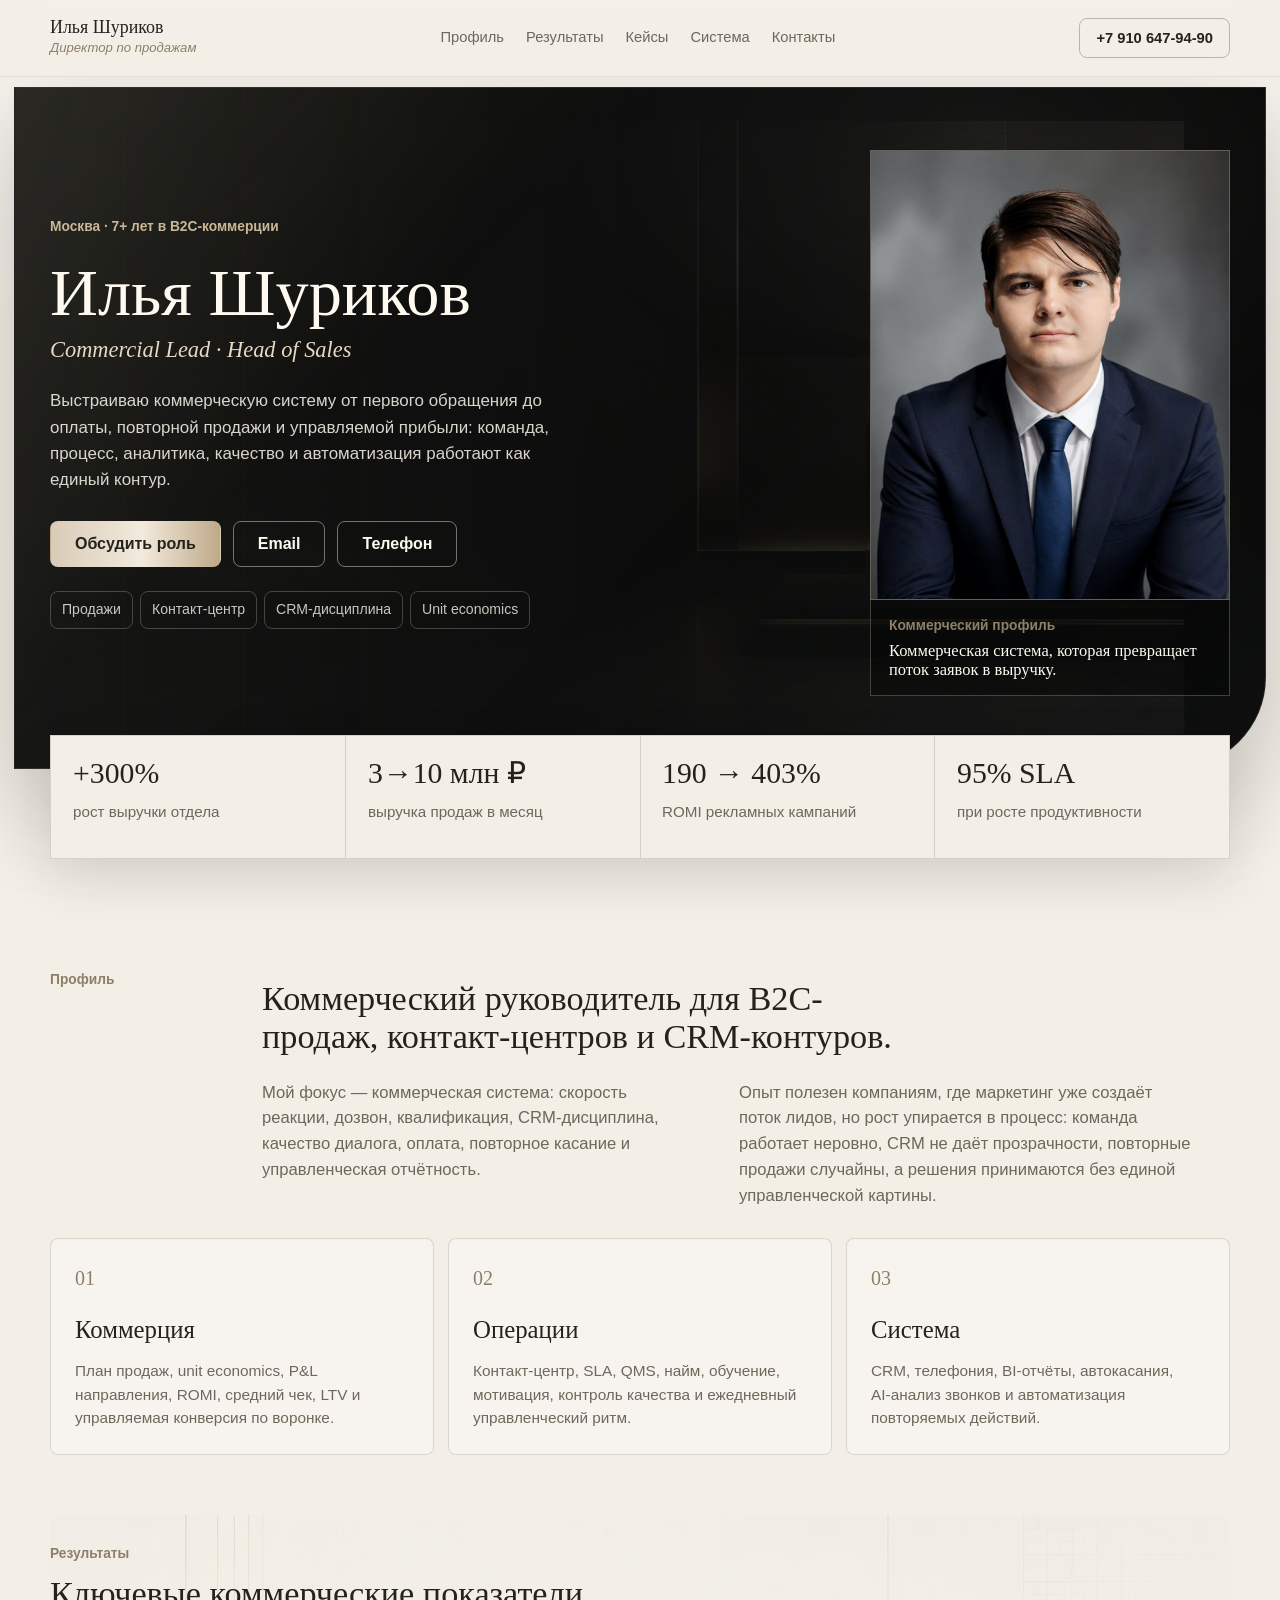
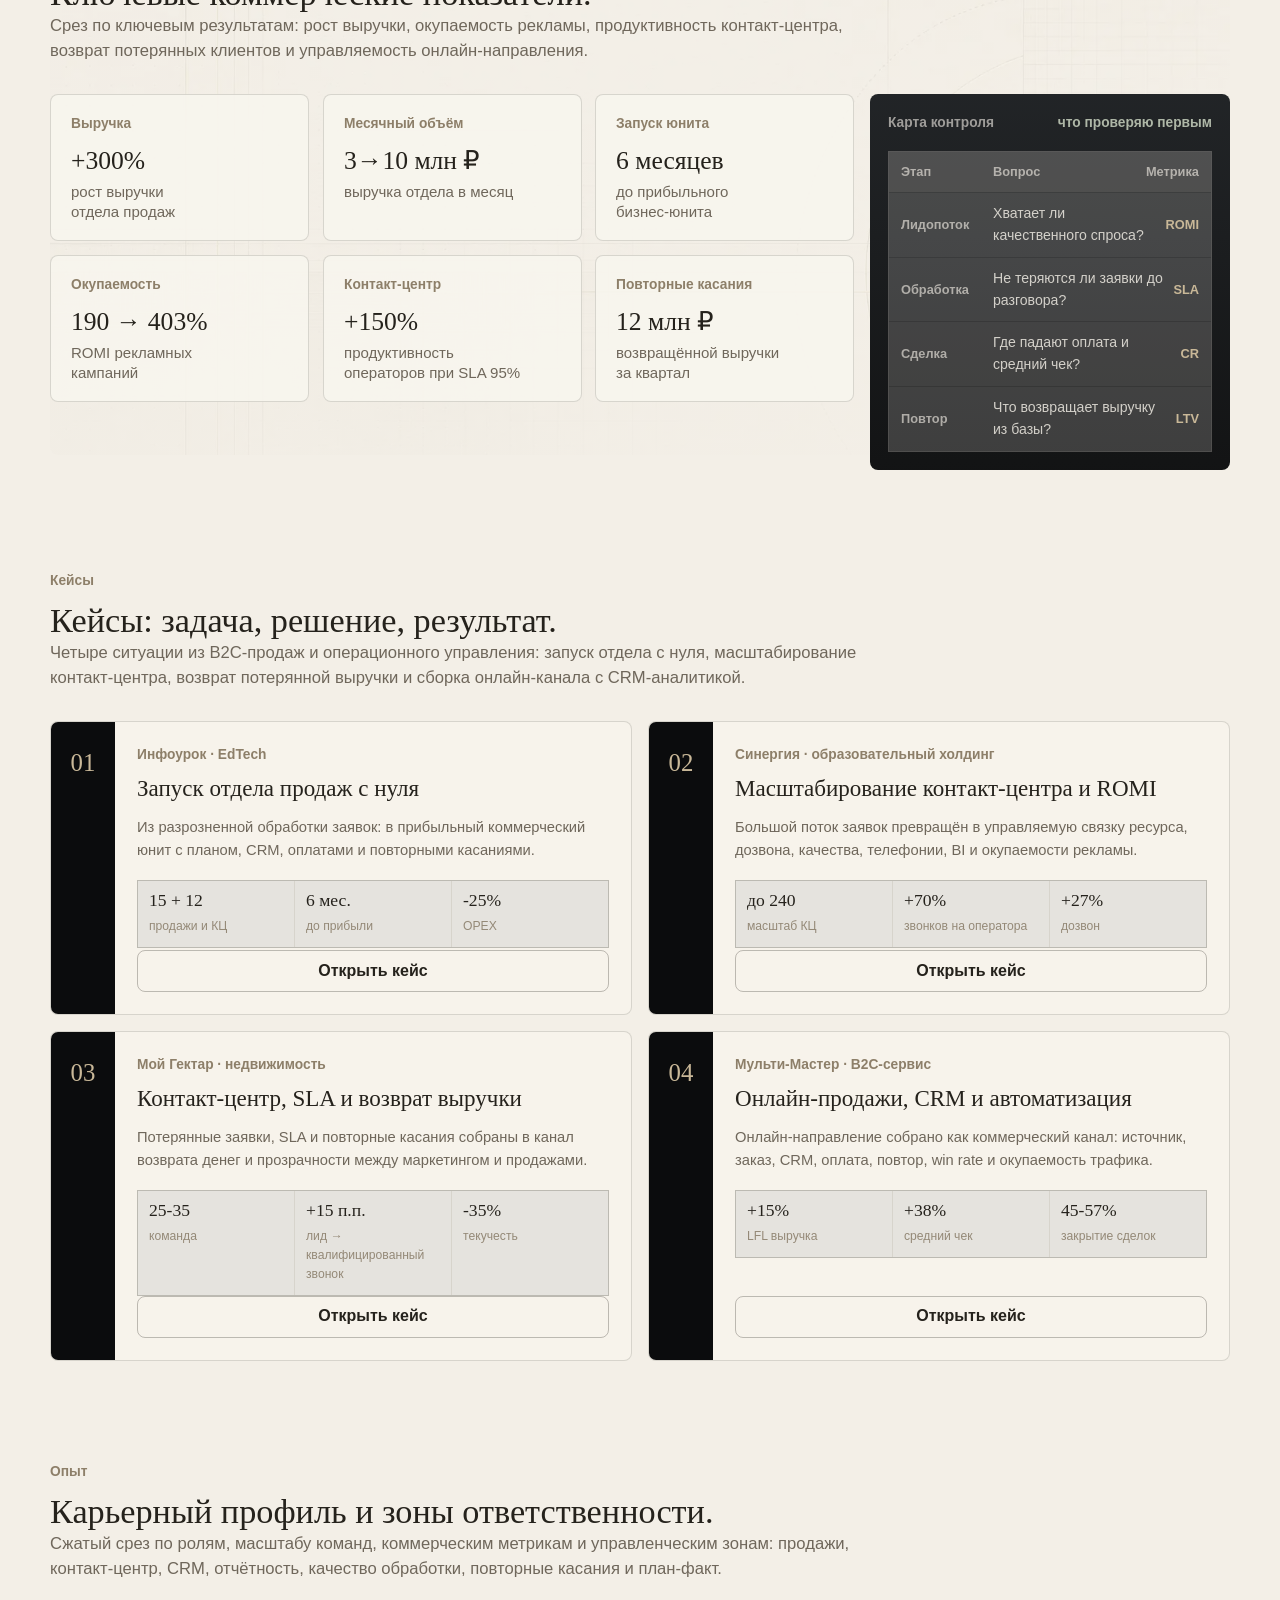
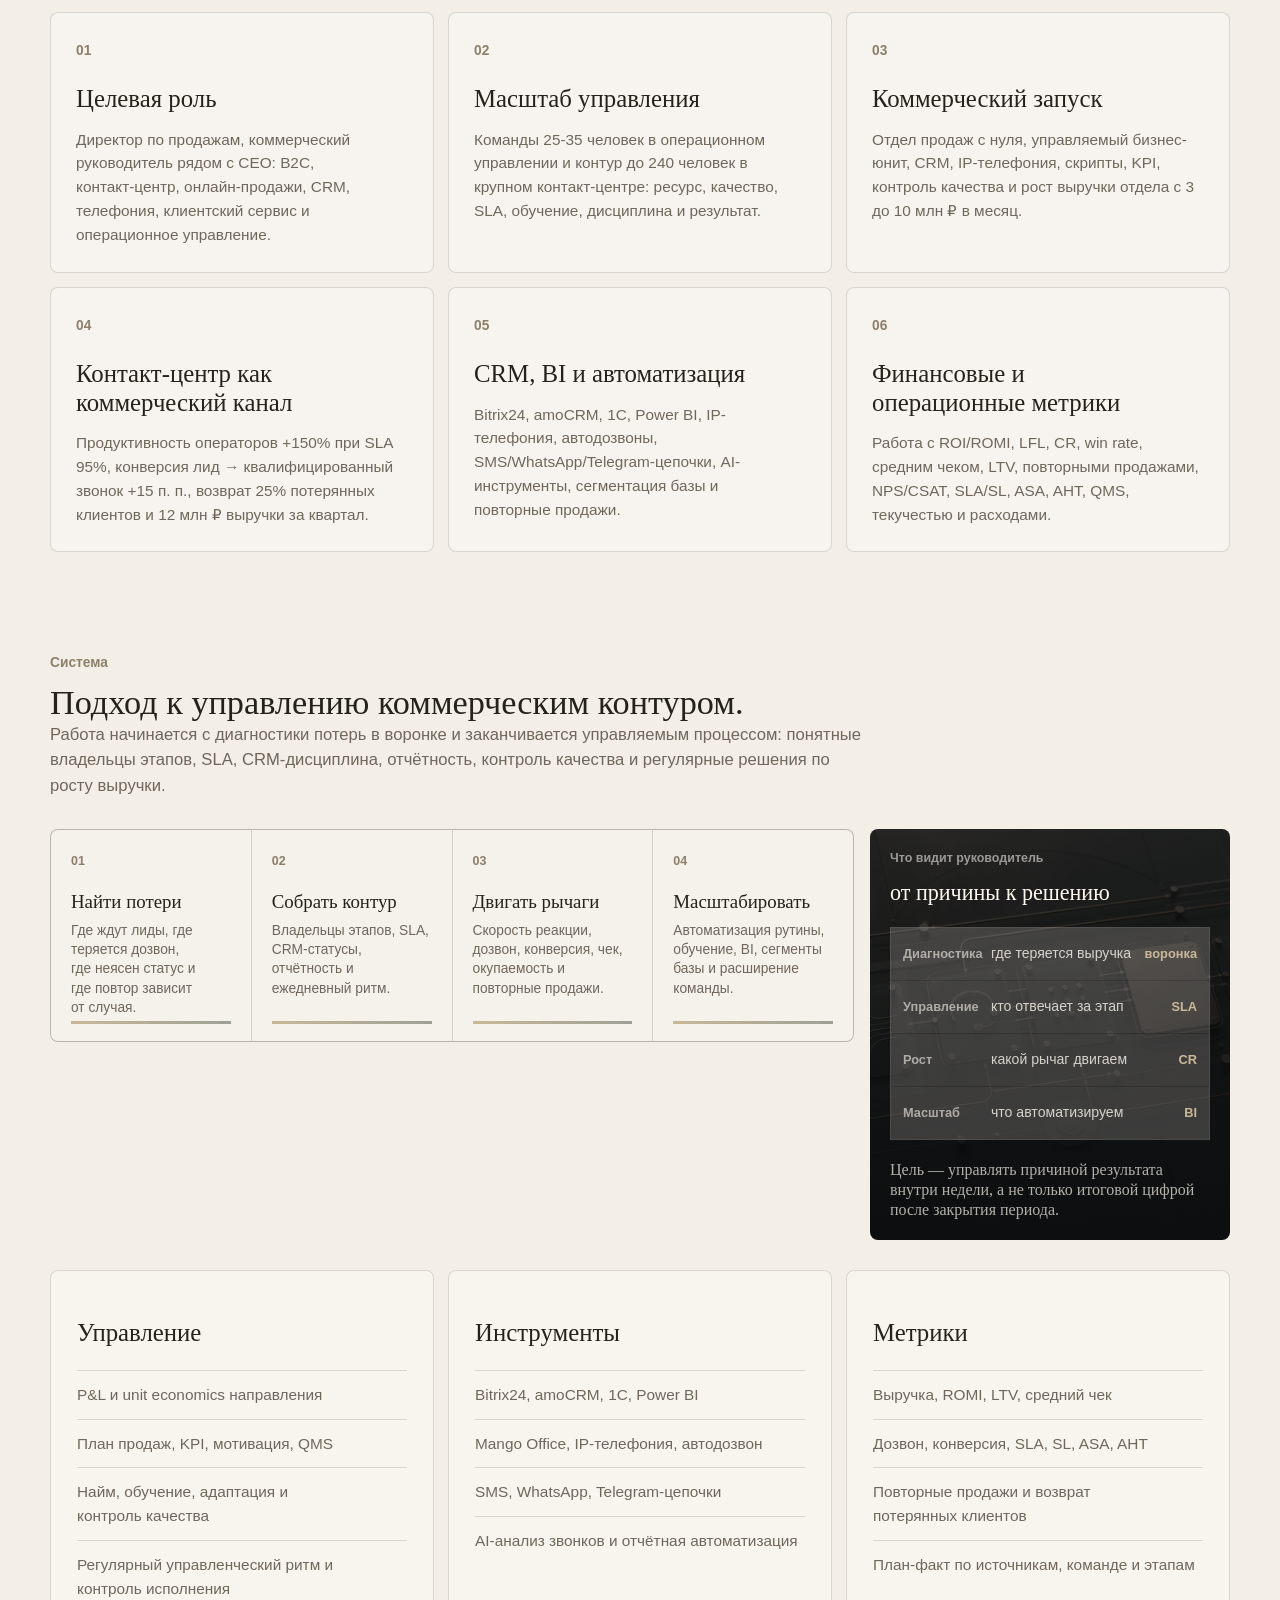
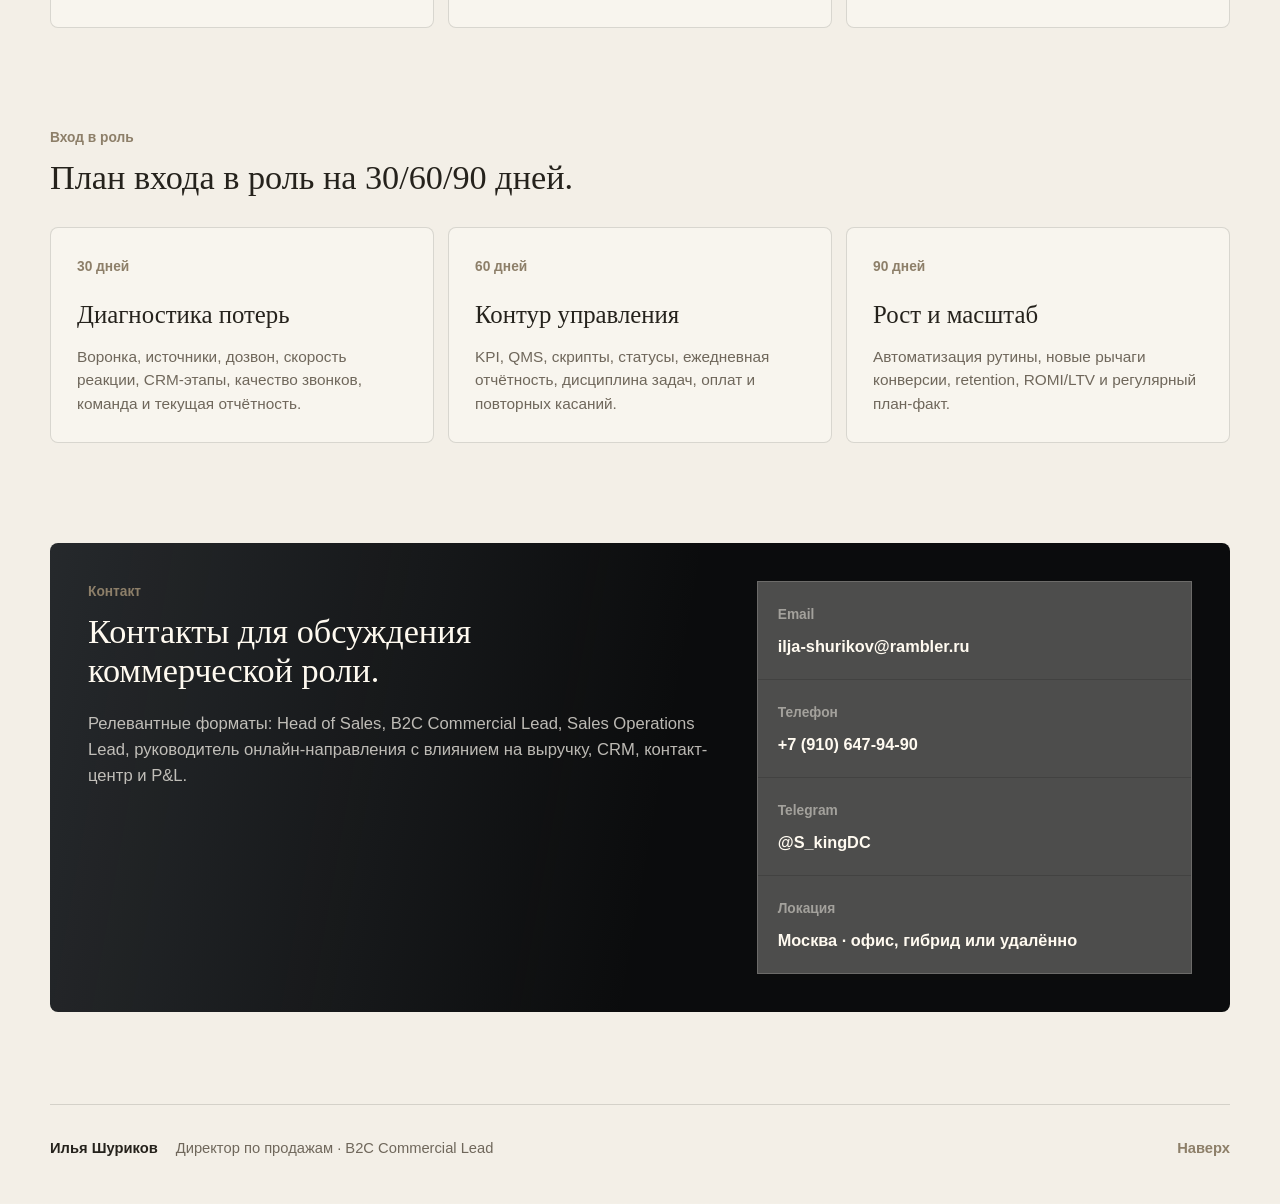
==== commit 769e67a2: "Refine executive visual density" ====
--- a/index.html
+++ b/index.html
@@ -3,25 +3,25 @@
 <head>
   <meta charset="utf-8">
   <meta name="viewport" content="width=device-width, initial-scale=1.0">
-  <title>Илья Шуриков | Head of Sales / B2C Commercial Lead</title>
+  <title>Илья Шуриков | Commercial Lead · Head of Sales</title>
   <meta name="description" content="Илья Шуриков: коммерческий руководитель B2C. Продажи, контакт-центр, CRM, аналитика, P&L онлайн-направлений и автоматизация коммерческого контура.">
   <meta name="robots" content="index, follow, max-image-preview:large">
   <meta name="theme-color" content="#f3efe7">
   <meta property="og:type" content="profile">
-  <meta property="og:title" content="Илья Шуриков | Head of Sales / B2C Commercial Lead">
+  <meta property="og:title" content="Илья Шуриков | Commercial Lead · Head of Sales">
   <meta property="og:description" content="Коммерческий профиль: B2C-продажи, контакт-центр, CRM, Power BI, ROMI, SLA и управляемый рост выручки.">
   <meta property="og:image" content="https://kuzimas.github.io/ilya-shurikov/assets/ilya-portrait-720.jpg">
   <link rel="icon" href="data:image/svg+xml,%3Csvg xmlns='http://www.w3.org/2000/svg' viewBox='0 0 64 64'%3E%3Crect width='64' height='64' rx='8' fill='%230b0c0d'/%3E%3Cpath d='M18 46V18h5v28h-5Zm23 0V34H29v12h-5V18h5v11h12V18h5v28h-5Z' fill='%23d9cbb7'/%3E%3C/svg%3E">
   <link rel="canonical" href="https://kuzimas.github.io/ilya-shurikov/">
   <link rel="preload" as="image" href="assets/ilya-portrait-720.jpg" imagesrcset="assets/ilya-portrait-560.jpg 560w, assets/ilya-portrait-720.jpg 720w" imagesizes="(max-width: 700px) 280px, 360px" fetchpriority="high">
-  <link rel="stylesheet" href="assets/executive.css?v=20260601-motion">
+  <link rel="stylesheet" href="assets/executive.css?v=20260601-visual">
   <script>document.documentElement.classList.add("js");</script>
   <script type="application/ld+json">
     {
       "@context": "https://schema.org",
       "@type": "Person",
       "name": "Илья Шуриков",
-      "jobTitle": "Head of Sales / B2C Commercial Lead",
+      "jobTitle": "Commercial Lead · Head of Sales",
       "address": {
         "@type": "PostalAddress",
         "addressLocality": "Москва",
@@ -81,10 +81,10 @@
       <div class="hero-surface">
         <div class="hero-inner">
           <div class="hero-copy reveal">
-            <p class="overline">Москва · 7+ лет · B2C-продажи / CRM / контакт-центр</p>
+            <p class="overline">Москва · 7+ лет в B2C-коммерции</p>
             <h1 id="hero-title">Илья Шуриков</h1>
-            <p class="hero-role">Head of Sales / B2C Commercial Lead</p>
-            <p class="hero-text">Коммерческий руководитель на стыке продаж, контакт-центра, CRM, аналитики и автоматизации: выстраиваю путь от заявки до оплаты, повторной продажи и управляемого P&L.</p>
+            <p class="hero-role">Commercial Lead · Head of Sales</p>
+            <p class="hero-text">Выстраиваю коммерческую систему от первого обращения до оплаты, повторной продажи и управляемой прибыли: команда, процесс, аналитика, качество и автоматизация работают как единый контур.</p>
 
             <div class="hero-actions" aria-label="Контакты">
               <a class="button button-primary" href="https://t.me/S_kingDC">Обсудить роль</a>
@@ -93,12 +93,10 @@
             </div>
 
             <ul class="scope-list t-avatar-group" aria-label="Ключевые зоны">
-              <li class="t-avatar">B2C-продажи</li>
+              <li class="t-avatar">Продажи</li>
               <li class="t-avatar">Контакт-центр</li>
-              <li class="t-avatar">CRM / Bitrix24</li>
-              <li class="t-avatar">Power BI</li>
-              <li class="t-avatar">ROMI / LTV</li>
-              <li class="t-avatar">AI-автоматизация</li>
+              <li class="t-avatar">CRM-дисциплина</li>
+              <li class="t-avatar">Unit economics</li>
             </ul>
           </div>
 
@@ -108,7 +106,7 @@
             </figure>
             <div class="portrait-note">
               <span>Коммерческий профиль</span>
-              <strong>B2C-выручка, CRM-дисциплина, операционное управление</strong>
+              <strong>Коммерческая система, которая превращает поток заявок в выручку.</strong>
             </div>
           </aside>
         </div>
@@ -132,30 +130,6 @@
           <dd>при росте продуктивности</dd>
         </div>
       </dl>
-      <div class="discipline-ticker reveal delay-3" aria-label="Зоны управленческого фокуса">
-        <div class="discipline-track">
-          <span>Контакт-центр</span>
-          <span>CRM</span>
-          <span>BI</span>
-          <span>SLA</span>
-          <span>ROMI</span>
-          <span>LTV</span>
-          <span>повторные продажи</span>
-          <span>качество диалогов</span>
-          <span>юнит-экономика</span>
-        </div>
-        <div class="discipline-track" aria-hidden="true">
-          <span>Контакт-центр</span>
-          <span>CRM</span>
-          <span>BI</span>
-          <span>SLA</span>
-          <span>ROMI</span>
-          <span>LTV</span>
-          <span>повторные продажи</span>
-          <span>качество диалогов</span>
-          <span>юнит-экономика</span>
-        </div>
-      </div>
     </section>
 
     <section class="section profile-section" id="profile" aria-labelledby="profile-title">
@@ -189,7 +163,7 @@
       </div>
     </section>
 
-    <section class="section deferred" id="results" aria-labelledby="results-title">
+    <section class="section results-section deferred" id="results" aria-labelledby="results-title" data-density="compact">
       <div class="section-head reveal">
         <p class="section-label">Результаты</p>
         <h2 id="results-title">Ключевые коммерческие показатели.</h2>
@@ -237,10 +211,10 @@
           </div>
           <div class="control-board">
             <div class="control-row control-head"><span>Этап</span><span>Вопрос</span><span>Метрика</span></div>
-            <div class="control-row"><span>Лидопоток</span><p>Хватает ли качественного спроса?</p><b>CPL / ROMI</b></div>
-            <div class="control-row"><span>Обработка</span><p>Не теряются ли заявки до разговора?</p><b>SLA / дозвон</b></div>
-            <div class="control-row"><span>Сделка</span><p>Где падают оплата и средний чек?</p><b>CR / чек</b></div>
-            <div class="control-row"><span>Повтор</span><p>Что возвращает выручку из базы?</p><b>LTV / база</b></div>
+            <div class="control-row"><span>Лидопоток</span><p>Хватает ли качественного спроса?</p><b>ROMI</b></div>
+            <div class="control-row"><span>Обработка</span><p>Не теряются ли заявки до разговора?</p><b>SLA</b></div>
+            <div class="control-row"><span>Сделка</span><p>Где падают оплата и средний чек?</p><b>CR</b></div>
+            <div class="control-row"><span>Повтор</span><p>Что возвращает выручку из базы?</p><b>LTV</b></div>
           </div>
         </aside>
       </div>
@@ -499,7 +473,7 @@
         <article class="resume-row reveal">
           <span>01</span>
           <h3>Целевая роль</h3>
-          <p>Директор по продажам / коммерческий руководитель рядом с CEO: B2C, контакт-центр, онлайн-продажи, CRM, телефония, клиентский сервис и операционное управление.</p>
+          <p>Директор по продажам, коммерческий руководитель рядом с CEO: B2C, контакт-центр, онлайн-продажи, CRM, телефония, клиентский сервис и операционное управление.</p>
         </article>
         <article class="resume-row reveal delay-1">
           <span>02</span>
@@ -529,7 +503,7 @@
       </div>
     </section>
 
-    <section class="section system-section deferred" id="system" aria-labelledby="system-title">
+    <section class="section system-section deferred" id="system" aria-labelledby="system-title" data-density="compact">
       <div class="section-head reveal">
         <p class="section-label">Система</p>
         <h2 id="system-title">Подход к управлению коммерческим контуром.</h2>
@@ -541,22 +515,22 @@
           <li>
             <span>01</span>
             <strong>Найти потери</strong>
-            <p>Где лиды ждут, где не дозваниваются, где CRM не объясняет статус, где повторные касания случайны.</p>
+            <p>Где ждут лиды, где теряется дозвон, где неясен статус и где повтор зависит от случая.</p>
           </li>
           <li>
             <span>02</span>
             <strong>Собрать контур</strong>
-            <p>Ответственные, SLA, этапы CRM, KPI, скрипты, контроль качества, отчётность и ежедневный ритм.</p>
+            <p>Владельцы этапов, SLA, CRM-статусы, отчётность и ежедневный ритм.</p>
           </li>
           <li>
             <span>03</span>
             <strong>Двигать рычаги</strong>
-            <p>Скорость реакции, дозвон, конверсия, средний чек, ROMI, повторные продажи и LTV.</p>
+            <p>Скорость реакции, дозвон, конверсия, чек, окупаемость и повторные продажи.</p>
           </li>
           <li>
             <span>04</span>
             <strong>Масштабировать</strong>
-            <p>Автоматизация рутины, обучение, QMS, BI, сегменты базы и управляемое расширение команды.</p>
+            <p>Автоматизация рутины, обучение, BI, сегменты базы и расширение команды.</p>
           </li>
         </ol>
 
@@ -567,9 +541,9 @@
           </div>
           <div class="decision-board">
             <div><span>Диагностика</span><p>где теряется выручка</p><b>воронка</b></div>
-            <div><span>Управление</span><p>кто отвечает за этап</p><b>SLA / KPI</b></div>
-            <div><span>Рост</span><p>какой рычаг двигаем</p><b>CR / чек / ROMI</b></div>
-            <div><span>Масштаб</span><p>что автоматизируем</p><b>BI / QMS</b></div>
+            <div><span>Управление</span><p>кто отвечает за этап</p><b>SLA</b></div>
+            <div><span>Рост</span><p>какой рычаг двигаем</p><b>CR</b></div>
+            <div><span>Масштаб</span><p>что автоматизируем</p><b>BI</b></div>
           </div>
           <p>Цель — управлять причиной результата внутри недели, а не только итоговой цифрой после закрытия периода.</p>
         </aside>
@@ -654,7 +628,7 @@
           </a>
           <div>
             <span>Локация</span>
-            <strong>Москва · офис / гибрид / удалённо</strong>
+            <strong>Москва · офис, гибрид или удалённо</strong>
           </div>
         </div>
       </div>
@@ -664,7 +638,7 @@
   <footer class="site-footer">
     <div>
       <strong>Илья Шуриков</strong>
-      <span>Директор по продажам / B2C Commercial Lead</span>
+      <span>Директор по продажам · B2C Commercial Lead</span>
     </div>
     <a href="#top">Наверх</a>
   </footer>
--- a/assets/executive.css
+++ b/assets/executive.css
@@ -346,7 +346,11 @@
   border: 1px solid rgba(255, 255, 255, 0.12);
   border-bottom-right-radius: 92px;
   background:
+    linear-gradient(90deg, rgba(21, 22, 20, 0.94) 0%, rgba(12, 13, 12, 0.92) 46%, rgba(5, 5, 4, 0.82) 100%),
+    url("hero-command-surface.webp"),
     linear-gradient(90deg, rgba(34, 36, 34, 0.98) 0%, rgba(17, 18, 17, 0.995) 47%, #050504 100%);
+  background-position: center;
+  background-size: cover;
   box-shadow: 0 34px 96px rgba(37, 34, 28, 0.24);
 }
 
@@ -425,7 +429,7 @@
 }
 
 .hero-text {
-  max-width: 610px;
+  max-width: 58ch;
   margin-top: 24px;
   color: rgba(255, 250, 240, 0.84);
   font-size: 1.06rem;
@@ -478,18 +482,18 @@
 .scope-list {
   display: flex;
   flex-wrap: wrap;
-  gap: 8px;
-  max-width: 680px;
-  margin-top: 28px;
+  gap: 7px;
+  max-width: 560px;
+  margin-top: 24px;
 }
 
 .scope-list li {
   transform-origin: center;
-  padding: 7px 10px;
+  padding: 7px 11px;
   border: 1px solid rgba(255, 250, 240, 0.22);
   border-radius: var(--radius);
   color: rgba(255, 250, 240, 0.78);
-  font-size: 0.84rem;
+  font-size: clamp(0.78rem, 0.72rem + 0.2vw, 0.88rem);
 }
 
 /* Shared hover-spring transition for compact chips. */
@@ -572,53 +576,6 @@
   margin: 12px 0 0;
   color: var(--muted);
   font-size: 0.95rem;
-}
-
-.discipline-ticker {
-  position: relative;
-  z-index: 1;
-  width: min(var(--max), calc(100% - 40px));
-  margin: 14px auto 0;
-  overflow: hidden;
-  display: flex;
-  border-block: 1px solid rgba(37, 34, 28, 0.1);
-  color: var(--taupe);
-  background: rgba(243, 239, 231, 0.54);
-  mask-image: linear-gradient(90deg, transparent, #000 8%, #000 92%, transparent);
-}
-
-.discipline-track {
-  min-width: max-content;
-  display: flex;
-  align-items: center;
-  gap: 24px;
-  padding: 11px 12px;
-  animation: discipline-loop 42s linear infinite;
-}
-
-.discipline-track span {
-  position: relative;
-  color: var(--muted);
-  font-size: 0.75rem;
-  font-weight: 700;
-  text-transform: uppercase;
-}
-
-.discipline-track span::after {
-  content: "";
-  position: absolute;
-  top: 50%;
-  right: -14px;
-  width: 3px;
-  height: 3px;
-  border-radius: 50%;
-  background: var(--metal);
-}
-
-@keyframes discipline-loop {
-  to {
-    transform: translateX(-100%);
-  }
 }
 
 .section,
@@ -754,9 +711,28 @@
 
 .results-layout {
   display: grid;
-  grid-template-columns: minmax(0, 1fr) minmax(340px, 390px);
+  grid-template-columns: minmax(0, 1fr) minmax(320px, 360px);
   gap: 16px;
-  align-items: stretch;
+  align-items: start;
+}
+
+.results-section {
+  position: relative;
+  isolation: isolate;
+}
+
+.results-section::before {
+  content: "";
+  position: absolute;
+  inset: 18px 0 auto;
+  z-index: -1;
+  height: min(540px, calc(100% - 36px));
+  pointer-events: none;
+  border-radius: var(--radius);
+  background:
+    linear-gradient(180deg, rgba(243, 239, 231, 0.52), rgba(243, 239, 231, 0.84)),
+    url("results-ledger-texture.webp") center / cover;
+  opacity: 0.9;
 }
 
 .metrics-grid {
@@ -766,31 +742,36 @@
 }
 
 .metric-card {
-  min-height: 176px;
-  padding: 22px;
-  background: #f8f5ee;
+  min-height: 132px;
+  display: grid;
+  align-content: start;
+  padding: 18px 20px;
+  background: rgba(248, 245, 238, 0.9);
 }
 
 .metric-card strong {
   display: block;
-  margin-top: 22px;
+  margin-top: 14px;
   color: var(--ink);
-  font-size: 1.76rem;
+  font-size: 1.6rem;
   line-height: 1;
 }
 
 .metric-card p {
-  margin-top: 12px;
+  max-width: 22ch;
+  margin-top: 8px;
   color: var(--muted);
   font-size: 0.94rem;
+  line-height: 1.32;
 }
 
 .dashboard-panel {
+  align-self: start;
   display: flex;
   flex-direction: column;
-  justify-content: center;
-  min-height: 100%;
-  padding: 22px;
+  justify-content: start;
+  min-height: auto;
+  padding: 18px;
   border-radius: var(--radius);
   background:
     linear-gradient(180deg, rgba(114, 123, 131, 0.22), rgba(255, 255, 255, 0.03)),
@@ -852,18 +833,18 @@
 .control-board {
   display: grid;
   gap: 1px;
-  margin-top: 28px;
+  margin-top: 18px;
   border: 1px solid rgba(243, 239, 231, 0.14);
   background: rgba(243, 239, 231, 0.14);
 }
 
 .control-row {
   display: grid;
-  grid-template-columns: 96px minmax(0, 1fr) 92px;
-  gap: 14px;
+  grid-template-columns: 82px minmax(0, 1fr) auto;
+  gap: 10px;
   align-items: center;
-  min-height: 66px;
-  padding: 13px 15px;
+  min-height: 52px;
+  padding: 10px 12px;
   background: rgba(255, 250, 240, 0.055);
 }
 
@@ -1250,9 +1231,9 @@
 
 .system-visual {
   display: grid;
-  grid-template-columns: minmax(0, 1fr) minmax(320px, 0.44fr);
+  grid-template-columns: minmax(0, 1fr) minmax(300px, 360px);
   gap: 16px;
-  align-items: stretch;
+  align-items: start;
 }
 
 .system-roadmap {
@@ -1267,15 +1248,15 @@
 
 .system-roadmap li {
   position: relative;
-  min-height: 250px;
-  padding: 22px;
-  background: #f8f5ee;
+  min-height: 176px;
+  padding: 18px 20px 24px;
+  background: rgba(248, 245, 238, 0.92);
 }
 
 .system-roadmap li::after {
   content: "";
   position: absolute;
-  inset: auto 22px 20px 22px;
+  inset: auto 20px 17px;
   height: 3px;
   background: linear-gradient(90deg, var(--metal), rgba(102, 112, 98, 0.62));
 }
@@ -1290,28 +1271,31 @@
 
 .system-roadmap strong {
   display: block;
-  margin-top: 28px;
+  margin-top: 18px;
   color: var(--ink);
   font-family: Georgia, "Times New Roman", serif;
-  font-size: 1.34rem;
+  font-size: 1.18rem;
   font-weight: 400;
   line-height: 1.12;
 }
 
 .system-roadmap p {
-  margin-top: 12px;
+  margin-top: 9px;
   color: var(--muted);
-  font-size: 0.92rem;
+  font-size: 0.86rem;
+  line-height: 1.4;
 }
 
 .operating-room {
-  display: grid;
-  align-content: space-between;
-  gap: 20px;
-  padding: 24px;
+  align-self: start;
+  display: grid;
+  align-content: start;
+  gap: 16px;
+  padding: 20px;
   border-radius: var(--radius);
   background:
-    linear-gradient(180deg, rgba(114, 123, 131, 0.22), rgba(255, 255, 255, 0.03)),
+    linear-gradient(180deg, rgba(18, 19, 19, 0.78), rgba(11, 12, 13, 0.92)),
+    url("system-operating-map.webp") center / cover,
     var(--graphite);
   color: var(--paper);
 }
@@ -1373,11 +1357,11 @@
 
 .decision-board div {
   display: grid;
-  grid-template-columns: 92px minmax(0, 1fr) 82px;
-  gap: 12px;
+  grid-template-columns: 78px minmax(0, 1fr) auto;
+  gap: 10px;
   align-items: center;
-  min-height: 66px;
-  padding: 13px;
+  min-height: 52px;
+  padding: 10px 12px;
   background: rgba(255, 250, 240, 0.055);
 }
 
@@ -1399,10 +1383,10 @@
 }
 
 .operating-room > p {
-  margin-top: 8px;
+  margin-top: 4px;
   color: rgba(243, 239, 231, 0.72);
   font-family: Georgia, "Times New Roman", serif;
-  font-size: 1.14rem;
+  font-size: 1rem;
   line-height: 1.25;
 }
 
@@ -1586,7 +1570,6 @@
   }
 
   .scroll-progress,
-  .discipline-track,
   .hero-surface::before,
   .case-dialog,
   .case-dialog::backdrop {
@@ -2548,19 +2531,8 @@
     opacity: 0.3;
   }
 
-  .discipline-ticker {
-    width: min(100% - 28px, var(--max));
-    margin-top: 10px;
-  }
-
-  .discipline-track {
-    gap: 18px;
-    padding-block: 9px;
-    animation-duration: 34s;
-  }
-
-  .discipline-track span {
-    font-size: 0.64rem;
+  .results-section::before {
+    inset-inline: 0;
   }
 
   .hero-text {
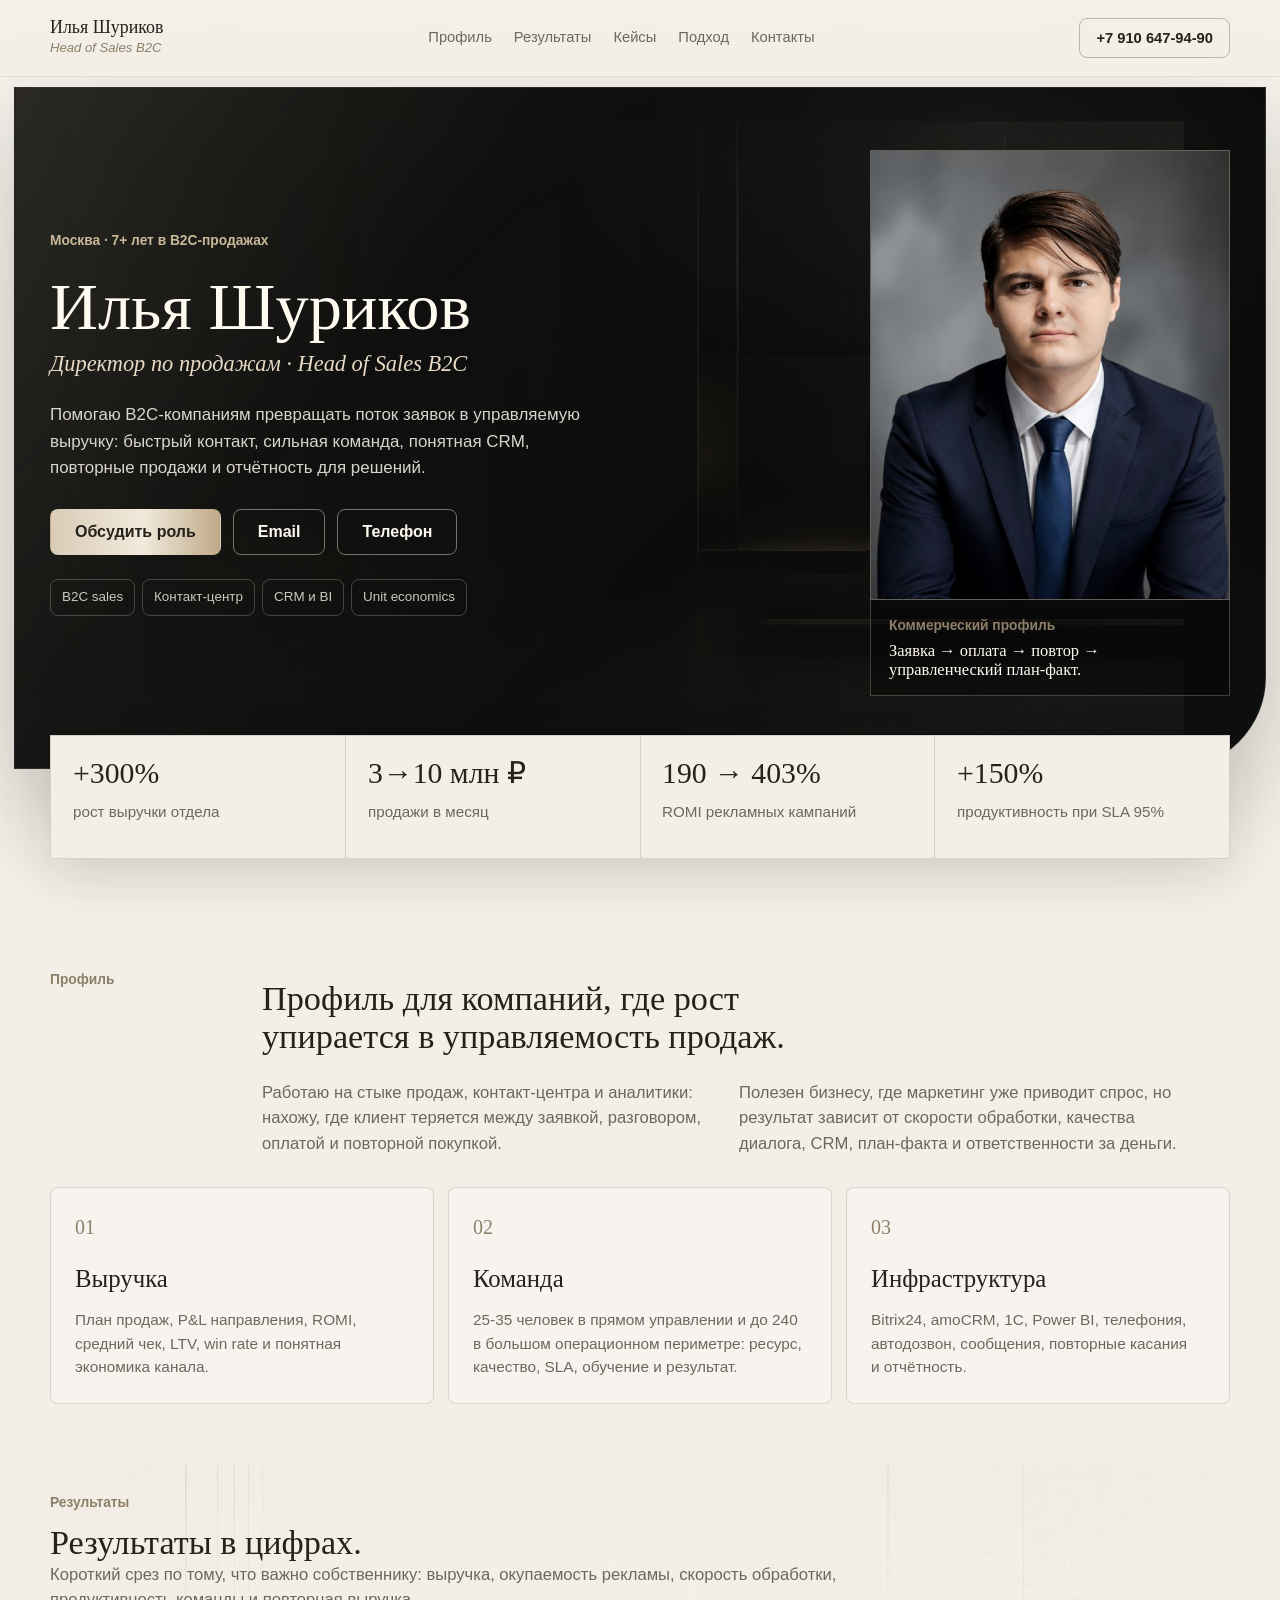
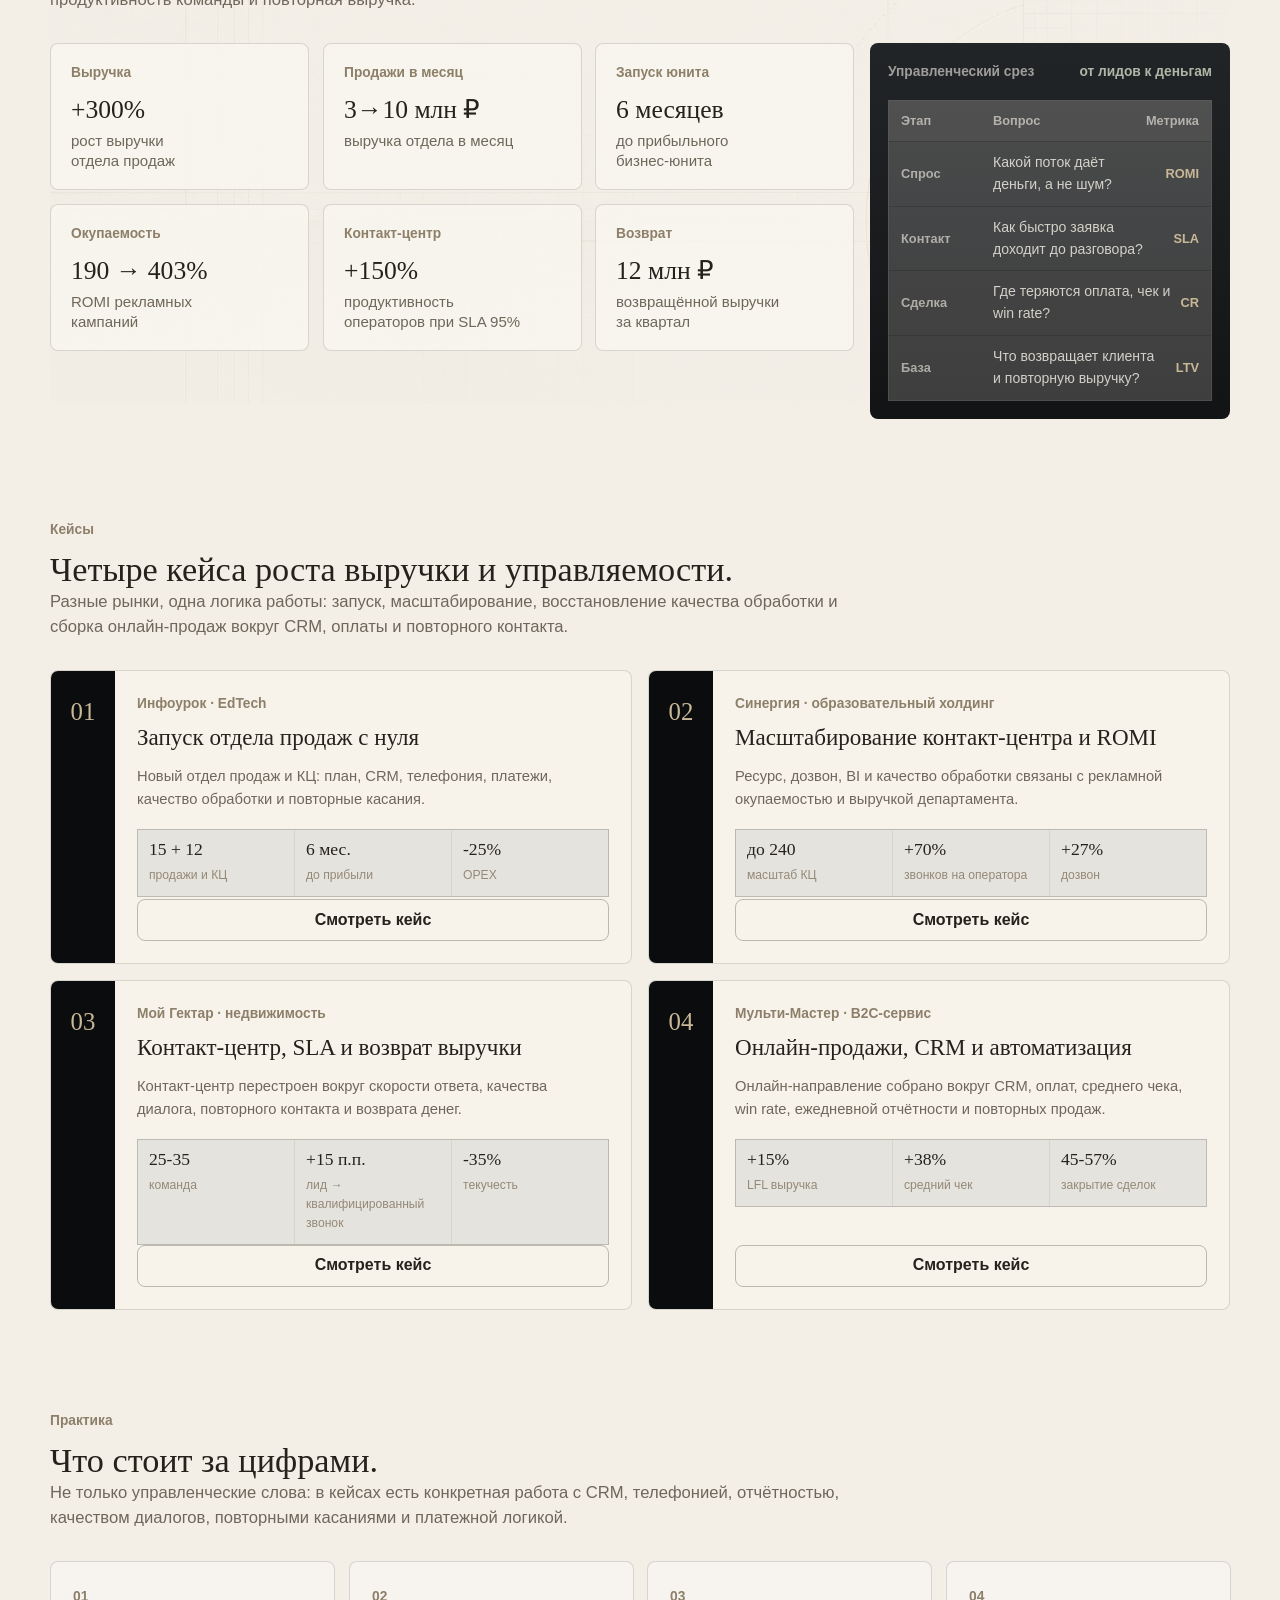
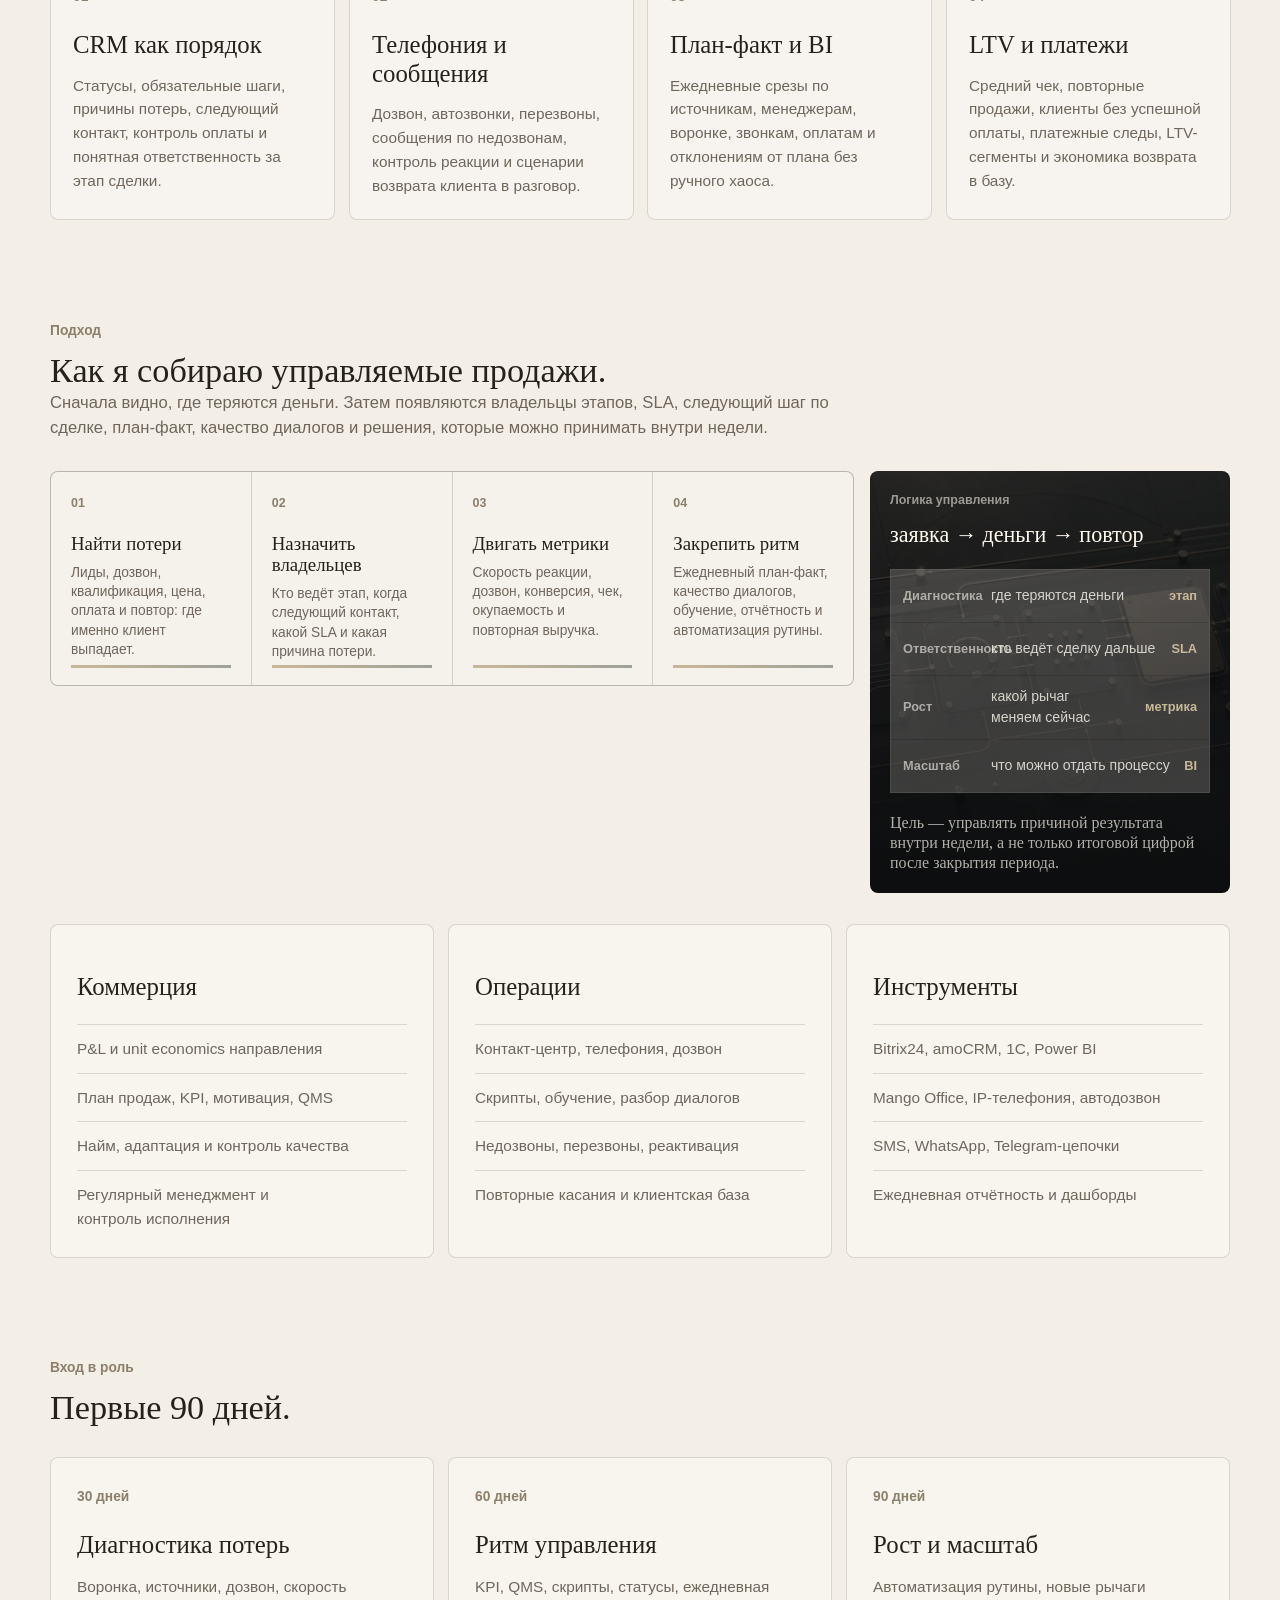
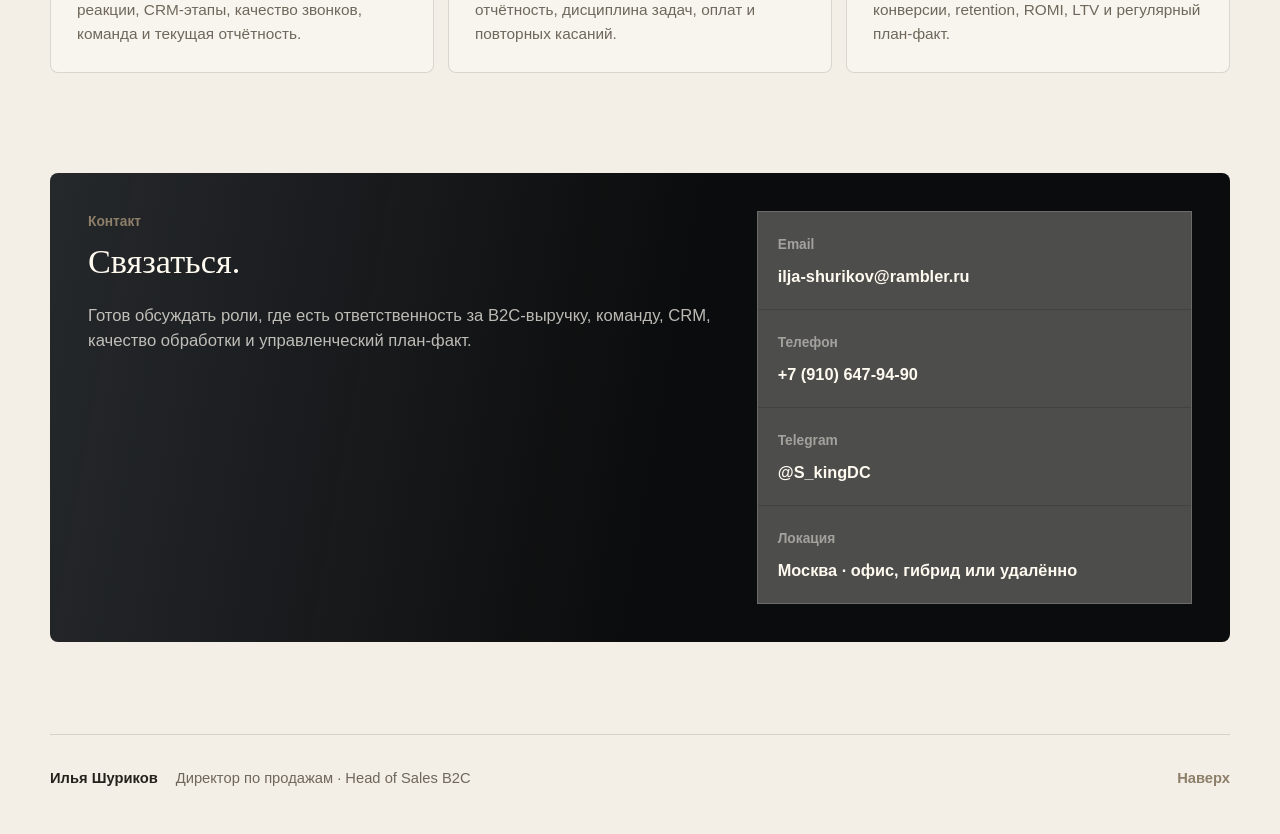
==== commit 54c01e7e: "Polish executive portfolio UX and copy" ====
--- a/index.html
+++ b/index.html
@@ -3,25 +3,30 @@
 <head>
   <meta charset="utf-8">
   <meta name="viewport" content="width=device-width, initial-scale=1.0">
-  <title>Илья Шуриков | Commercial Lead · Head of Sales</title>
-  <meta name="description" content="Илья Шуриков: коммерческий руководитель B2C. Продажи, контакт-центр, CRM, аналитика, P&L онлайн-направлений и автоматизация коммерческого контура.">
+  <title>Илья Шуриков | Директор по продажам B2C</title>
+  <meta name="description" content="Илья Шуриков: директор по продажам B2C. Рост выручки, контакт-центр, CRM, Power BI, ROMI, SLA и онлайн-продажи.">
   <meta name="robots" content="index, follow, max-image-preview:large">
   <meta name="theme-color" content="#f3efe7">
   <meta property="og:type" content="profile">
-  <meta property="og:title" content="Илья Шуриков | Commercial Lead · Head of Sales">
-  <meta property="og:description" content="Коммерческий профиль: B2C-продажи, контакт-центр, CRM, Power BI, ROMI, SLA и управляемый рост выручки.">
+  <meta property="og:title" content="Илья Шуриков | Директор по продажам B2C">
+  <meta property="og:description" content="B2C-продажи, контакт-центр, CRM, Power BI, ROMI, SLA и управляемый рост выручки.">
+  <meta property="og:url" content="https://kuzimas.github.io/ilya-shurikov/">
   <meta property="og:image" content="https://kuzimas.github.io/ilya-shurikov/assets/ilya-portrait-720.jpg">
+  <meta name="twitter:card" content="summary_large_image">
+  <meta name="twitter:title" content="Илья Шуриков | Директор по продажам B2C">
+  <meta name="twitter:description" content="B2C-продажи, контакт-центр, CRM, аналитика и рост выручки.">
+  <meta name="twitter:image" content="https://kuzimas.github.io/ilya-shurikov/assets/ilya-portrait-720.jpg">
   <link rel="icon" href="data:image/svg+xml,%3Csvg xmlns='http://www.w3.org/2000/svg' viewBox='0 0 64 64'%3E%3Crect width='64' height='64' rx='8' fill='%230b0c0d'/%3E%3Cpath d='M18 46V18h5v28h-5Zm23 0V34H29v12h-5V18h5v11h12V18h5v28h-5Z' fill='%23d9cbb7'/%3E%3C/svg%3E">
   <link rel="canonical" href="https://kuzimas.github.io/ilya-shurikov/">
   <link rel="preload" as="image" href="assets/ilya-portrait-720.jpg" imagesrcset="assets/ilya-portrait-560.jpg 560w, assets/ilya-portrait-720.jpg 720w" imagesizes="(max-width: 700px) 280px, 360px" fetchpriority="high">
-  <link rel="stylesheet" href="assets/executive.css?v=20260601-visual">
+  <link rel="stylesheet" href="assets/executive.css?v=20260608-executive">
   <script>document.documentElement.classList.add("js");</script>
   <script type="application/ld+json">
     {
       "@context": "https://schema.org",
       "@type": "Person",
       "name": "Илья Шуриков",
-      "jobTitle": "Commercial Lead · Head of Sales",
+      "jobTitle": "Директор по продажам · Head of Sales B2C",
       "address": {
         "@type": "PostalAddress",
         "addressLocality": "Москва",
@@ -42,7 +47,7 @@
         "Sales operations",
         "ROMI",
         "LTV",
-        "AI automation"
+        "Sales automation"
       ]
     }
   </script>
@@ -55,7 +60,7 @@
     <div class="nav-shell">
       <a class="brand" href="#top" aria-label="Илья Шуриков, к началу страницы">
         <span class="brand-name">Илья Шуриков</span>
-        <span class="brand-role">Директор по продажам</span>
+        <span class="brand-role">Head of Sales B2C</span>
       </a>
 
       <button class="menu-toggle" type="button" data-menu-toggle aria-expanded="false" aria-controls="site-nav">
@@ -68,7 +73,7 @@
         <a href="#profile">Профиль</a>
         <a href="#results">Результаты</a>
         <a href="#cases">Кейсы</a>
-        <a href="#system">Система</a>
+        <a href="#system">Подход</a>
         <a href="#contacts">Контакты</a>
       </nav>
 
@@ -76,15 +81,15 @@
     </div>
   </header>
 
-  <main id="main">
+  <main id="main" tabindex="-1">
     <section class="hero" id="top" aria-labelledby="hero-title">
       <div class="hero-surface">
         <div class="hero-inner">
           <div class="hero-copy reveal">
-            <p class="overline">Москва · 7+ лет в B2C-коммерции</p>
+            <p class="overline">Москва · 7+ лет в B2C-продажах</p>
             <h1 id="hero-title">Илья Шуриков</h1>
-            <p class="hero-role">Commercial Lead · Head of Sales</p>
-            <p class="hero-text">Выстраиваю коммерческую систему от первого обращения до оплаты, повторной продажи и управляемой прибыли: команда, процесс, аналитика, качество и автоматизация работают как единый контур.</p>
+            <p class="hero-role">Директор по продажам · Head of Sales B2C</p>
+            <p class="hero-text">Помогаю B2C-компаниям превращать поток заявок в управляемую выручку: быстрый контакт, сильная команда, понятная CRM, повторные продажи и отчётность для решений.</p>
 
             <div class="hero-actions" aria-label="Контакты">
               <a class="button button-primary" href="https://t.me/S_kingDC">Обсудить роль</a>
@@ -93,9 +98,9 @@
             </div>
 
             <ul class="scope-list t-avatar-group" aria-label="Ключевые зоны">
-              <li class="t-avatar">Продажи</li>
+              <li class="t-avatar">B2C sales</li>
               <li class="t-avatar">Контакт-центр</li>
-              <li class="t-avatar">CRM-дисциплина</li>
+              <li class="t-avatar">CRM и BI</li>
               <li class="t-avatar">Unit economics</li>
             </ul>
           </div>
@@ -106,7 +111,7 @@
             </figure>
             <div class="portrait-note">
               <span>Коммерческий профиль</span>
-              <strong>Коммерческая система, которая превращает поток заявок в выручку.</strong>
+              <strong>Заявка → оплата → повтор → управленческий план-факт.</strong>
             </div>
           </aside>
         </div>
@@ -119,15 +124,15 @@
         </div>
         <div class="reveal delay-1">
           <dt>3→10 млн ₽</dt>
-          <dd>выручка продаж в месяц</dd>
+          <dd>продажи в месяц</dd>
         </div>
         <div class="reveal delay-2">
           <dt>190 → 403%</dt>
           <dd>ROMI рекламных кампаний</dd>
         </div>
         <div class="reveal delay-3">
-          <dt>95% SLA</dt>
-          <dd>при росте продуктивности</dd>
+          <dt>+150%</dt>
+          <dd>продуктивность при SLA 95%</dd>
         </div>
       </dl>
     </section>
@@ -136,10 +141,10 @@
       <div class="section-grid reveal">
         <p class="section-label">Профиль</p>
         <div>
-          <h2 id="profile-title">Коммерческий руководитель для B2C-продаж, контакт-центров и CRM-контуров.</h2>
+          <h2 id="profile-title">Профиль для компаний, где рост упирается в управляемость продаж.</h2>
           <div class="lead-copy">
-            <p>Мой фокус — коммерческая система: скорость реакции, дозвон, квалификация, CRM-дисциплина, качество диалога, оплата, повторное касание и управленческая отчётность.</p>
-            <p>Опыт полезен компаниям, где маркетинг уже создаёт поток лидов, но рост упирается в процесс: команда работает неровно, CRM не даёт прозрачности, повторные продажи случайны, а решения принимаются без единой управленческой картины.</p>
+            <p>Работаю на стыке продаж, контакт-центра и аналитики: нахожу, где клиент теряется между заявкой, разговором, оплатой и повторной покупкой.</p>
+            <p>Полезен бизнесу, где маркетинг уже приводит спрос, но результат зависит от скорости обработки, качества диалога, CRM, план-факта и ответственности за деньги.</p>
           </div>
         </div>
       </div>
@@ -147,18 +152,18 @@
       <div class="profile-cards">
         <article class="profile-card reveal">
           <span>01</span>
-          <h3>Коммерция</h3>
-          <p>План продаж, unit economics, P&L направления, ROMI, средний чек, LTV и управляемая конверсия по воронке.</p>
+          <h3>Выручка</h3>
+          <p>План продаж, P&L направления, ROMI, средний чек, LTV, win rate и понятная экономика канала.</p>
         </article>
         <article class="profile-card reveal delay-1">
           <span>02</span>
-          <h3>Операции</h3>
-          <p>Контакт-центр, SLA, QMS, найм, обучение, мотивация, контроль качества и ежедневный управленческий ритм.</p>
+          <h3>Команда</h3>
+          <p>25-35 человек в прямом управлении и до 240 в большом операционном периметре: ресурс, качество, SLA, обучение и результат.</p>
         </article>
         <article class="profile-card reveal delay-2">
           <span>03</span>
-          <h3>Система</h3>
-          <p>CRM, телефония, BI-отчёты, автокасания, AI-анализ звонков и автоматизация повторяемых действий.</p>
+          <h3>Инфраструктура</h3>
+          <p>Bitrix24, amoCRM, 1С, Power BI, телефония, автодозвон, сообщения, повторные касания и отчётность.</p>
         </article>
       </div>
     </section>
@@ -166,8 +171,8 @@
     <section class="section results-section deferred" id="results" aria-labelledby="results-title" data-density="compact">
       <div class="section-head reveal">
         <p class="section-label">Результаты</p>
-        <h2 id="results-title">Ключевые коммерческие показатели.</h2>
-        <p>Срез по ключевым результатам: рост выручки, окупаемость рекламы, продуктивность контакт-центра, возврат потерянных клиентов и управляемость онлайн-направления.</p>
+        <h2 id="results-title">Результаты в цифрах.</h2>
+        <p>Короткий срез по тому, что важно собственнику: выручка, окупаемость рекламы, скорость обработки, продуктивность команды и повторная выручка.</p>
       </div>
 
       <div class="results-layout">
@@ -178,7 +183,7 @@
             <p>рост выручки отдела продаж</p>
           </article>
           <article class="metric-card reveal delay-1">
-            <span>Месячный объём</span>
+            <span>Продажи в месяц</span>
             <strong>3→10 млн ₽</strong>
             <p>выручка отдела в месяц</p>
           </article>
@@ -198,23 +203,23 @@
             <p>продуктивность операторов при SLA 95%</p>
           </article>
           <article class="metric-card reveal delay-2">
-            <span>Повторные касания</span>
+            <span>Возврат</span>
             <strong>12 млн ₽</strong>
             <p>возвращённой выручки за квартал</p>
           </article>
         </div>
 
-        <aside class="dashboard-panel reveal delay-3" aria-label="Схема коммерческого контура">
+        <aside class="dashboard-panel reveal delay-3" aria-label="Управленческий срез продаж">
           <div class="dashboard-top">
-            <span>Карта контроля</span>
-            <strong>что проверяю первым</strong>
+            <span>Управленческий срез</span>
+            <strong>от лидов к деньгам</strong>
           </div>
           <div class="control-board">
             <div class="control-row control-head"><span>Этап</span><span>Вопрос</span><span>Метрика</span></div>
-            <div class="control-row"><span>Лидопоток</span><p>Хватает ли качественного спроса?</p><b>ROMI</b></div>
-            <div class="control-row"><span>Обработка</span><p>Не теряются ли заявки до разговора?</p><b>SLA</b></div>
-            <div class="control-row"><span>Сделка</span><p>Где падают оплата и средний чек?</p><b>CR</b></div>
-            <div class="control-row"><span>Повтор</span><p>Что возвращает выручку из базы?</p><b>LTV</b></div>
+            <div class="control-row"><span>Спрос</span><p>Какой поток даёт деньги, а не шум?</p><b>ROMI</b></div>
+            <div class="control-row"><span>Контакт</span><p>Как быстро заявка доходит до разговора?</p><b>SLA</b></div>
+            <div class="control-row"><span>Сделка</span><p>Где теряются оплата, чек и win rate?</p><b>CR</b></div>
+            <div class="control-row"><span>База</span><p>Что возвращает клиента и повторную выручку?</p><b>LTV</b></div>
           </div>
         </aside>
       </div>
@@ -223,8 +228,8 @@
     <section class="section cases-section deferred" id="cases" aria-labelledby="cases-title">
       <div class="section-head reveal">
         <p class="section-label">Кейсы</p>
-        <h2 id="cases-title">Кейсы: задача, решение, результат.</h2>
-        <p>Четыре ситуации из B2C-продаж и операционного управления: запуск отдела с нуля, масштабирование контакт-центра, возврат потерянной выручки и сборка онлайн-канала с CRM-аналитикой.</p>
+        <h2 id="cases-title">Четыре кейса роста выручки и управляемости.</h2>
+        <p>Разные рынки, одна логика работы: запуск, масштабирование, восстановление качества обработки и сборка онлайн-продаж вокруг CRM, оплаты и повторного контакта.</p>
       </div>
 
       <div class="case-grid">
@@ -233,13 +238,13 @@
           <div class="case-content">
             <p class="case-company">Инфоурок · EdTech</p>
             <h3>Запуск отдела продаж с нуля</h3>
-            <p class="case-summary">Из разрозненной обработки заявок: в прибыльный коммерческий юнит с планом, CRM, оплатами и повторными касаниями.</p>
+            <p class="case-summary">Новый отдел продаж и КЦ: план, CRM, телефония, платежи, качество обработки и повторные касания.</p>
             <ul class="case-signals" aria-label="Ключевые показатели кейса Инфоурок">
               <li><strong>15 + 12</strong><span>продажи и КЦ</span></li>
               <li><strong>6 мес.</strong><span>до прибыли</span></li>
               <li><strong>-25%</strong><span>OPEX</span></li>
             </ul>
-            <button class="case-open" type="button" data-case-target="case-infourok" aria-haspopup="dialog" aria-controls="case-infourok">Открыть кейс</button>
+            <button class="case-open" type="button" data-case-target="case-infourok" aria-haspopup="dialog" aria-controls="case-infourok">Смотреть кейс</button>
           </div>
         </article>
 
@@ -248,13 +253,13 @@
           <div class="case-content">
             <p class="case-company">Синергия · образовательный холдинг</p>
             <h3>Масштабирование контакт-центра и ROMI</h3>
-            <p class="case-summary">Большой поток заявок превращён в управляемую связку ресурса, дозвона, качества, телефонии, BI и окупаемости рекламы.</p>
+            <p class="case-summary">Ресурс, дозвон, BI и качество обработки связаны с рекламной окупаемостью и выручкой департамента.</p>
             <ul class="case-signals" aria-label="Ключевые показатели кейса Синергия">
               <li><strong>до 240</strong><span>масштаб КЦ</span></li>
               <li><strong>+70%</strong><span>звонков на оператора</span></li>
               <li><strong>+27%</strong><span>дозвон</span></li>
             </ul>
-            <button class="case-open" type="button" data-case-target="case-synergy" aria-haspopup="dialog" aria-controls="case-synergy">Открыть кейс</button>
+            <button class="case-open" type="button" data-case-target="case-synergy" aria-haspopup="dialog" aria-controls="case-synergy">Смотреть кейс</button>
           </div>
         </article>
 
@@ -263,13 +268,13 @@
           <div class="case-content">
             <p class="case-company">Мой Гектар · недвижимость</p>
             <h3>Контакт-центр, SLA и возврат выручки</h3>
-            <p class="case-summary">Потерянные заявки, SLA и повторные касания собраны в канал возврата денег и прозрачности между маркетингом и продажами.</p>
+            <p class="case-summary">Контакт-центр перестроен вокруг скорости ответа, качества диалога, повторного контакта и возврата денег.</p>
             <ul class="case-signals" aria-label="Ключевые показатели кейса Мой Гектар">
               <li><strong>25-35</strong><span>команда</span></li>
               <li><strong>+15 п.п.</strong><span>лид → квалифицированный звонок</span></li>
               <li><strong>-35%</strong><span>текучесть</span></li>
             </ul>
-            <button class="case-open" type="button" data-case-target="case-hectare" aria-haspopup="dialog" aria-controls="case-hectare">Открыть кейс</button>
+            <button class="case-open" type="button" data-case-target="case-hectare" aria-haspopup="dialog" aria-controls="case-hectare">Смотреть кейс</button>
           </div>
         </article>
 
@@ -278,13 +283,13 @@
           <div class="case-content">
             <p class="case-company">Мульти-Мастер · B2C-сервис</p>
             <h3>Онлайн-продажи, CRM и автоматизация</h3>
-            <p class="case-summary">Онлайн-направление собрано как коммерческий канал: источник, заказ, CRM, оплата, повтор, win rate и окупаемость трафика.</p>
+            <p class="case-summary">Онлайн-направление собрано вокруг CRM, оплат, среднего чека, win rate, ежедневной отчётности и повторных продаж.</p>
             <ul class="case-signals" aria-label="Ключевые показатели кейса Мульти-Мастер">
               <li><strong>+15%</strong><span>LFL выручка</span></li>
               <li><strong>+38%</strong><span>средний чек</span></li>
               <li><strong>45-57%</strong><span>закрытие сделок</span></li>
             </ul>
-            <button class="case-open" type="button" data-case-target="case-multimaster" aria-haspopup="dialog" aria-controls="case-multimaster">Открыть кейс</button>
+            <button class="case-open" type="button" data-case-target="case-multimaster" aria-haspopup="dialog" aria-controls="case-multimaster">Смотреть кейс</button>
           </div>
         </article>
       </div>
@@ -293,9 +298,9 @@
         <div class="case-dialog-shell">
           <button class="dialog-close" type="button" data-close-case aria-label="Закрыть разбор кейса">×</button>
           <header class="case-dialog-head">
-            <p class="section-label">Разбор кейса · 01</p>
+            <p class="section-label">Кейс · 01</p>
             <h3 id="case-infourok-title">Инфоурок: запуск отдела продаж с нуля</h3>
-            <p>Фокус: превратить поток лидов в управляемый бизнес-юнит с ответственностью за план, оплату, качество обработки и повторные касания.</p>
+            <p>Фокус: из разрозненной обработки заявок собрать отдел продаж и контакт-центр с планом, оплатами, качеством и повторными касаниями.</p>
           </header>
           <div class="case-dialog-grid">
             <section class="case-dashboard" aria-label="Ключевые показатели Инфоурок">
@@ -317,15 +322,15 @@
             <section class="case-narrative">
               <div>
                 <h4>Проблема</h4>
-                <p>Продажи нельзя было масштабировать без единого процесса: не хватало KPI, телефонии, скриптов, контроля качества и прозрачной CRM-дисциплины.</p>
+                <p>Продажи нельзя было масштабировать без понятного процесса: не хватало KPI, телефонии, скриптов, контроля качества и прозрачной CRM.</p>
               </div>
               <div>
                 <h4>Собрано</h4>
-                <p>Отдел продаж и контакт-центр, CRM, IP-телефония, скрипты, KPI, мотивация, контроль качества, анализ трафика и чат-бот оплаты.</p>
+                <p>Отдел продаж и КЦ, CRM, IP-телефония, скрипты, KPI, мотивация, контроль качества, анализ трафика и чат-бот оплаты.</p>
               </div>
               <div>
                 <h4>Итог для бизнеса</h4>
-                <p>Продажи стали не набором звонков, а бизнес-юнитом с планом, качеством, оплатами, повторными касаниями и регулярным управлением.</p>
+                <p>Продажи стали бизнес-юнитом с планом, качеством обработки, оплатами, повторными касаниями и понятной ответственностью за результат.</p>
               </div>
             </section>
           </div>
@@ -336,9 +341,9 @@
         <div class="case-dialog-shell">
           <button class="dialog-close" type="button" data-close-case aria-label="Закрыть разбор кейса">×</button>
           <header class="case-dialog-head">
-            <p class="section-label">Разбор кейса · 02</p>
+            <p class="section-label">Кейс · 02</p>
             <h3 id="case-synergy-title">Синергия: контакт-центр, ROMI и качество потока</h3>
-            <p>Фокус: связать ресурс, скорость обработки, дозвон, телефонию, обучение, BI и рекламную окупаемость в одну систему контроля.</p>
+            <p>Фокус: связать ресурс, скорость обработки, дозвон, обучение, BI и рекламную окупаемость в ежедневный управленческий ритм.</p>
           </header>
           <div class="case-dialog-grid">
             <section class="case-dashboard" aria-label="Ключевые показатели Синергия">
@@ -368,7 +373,7 @@
               </div>
               <div>
                 <h4>Итог для бизнеса</h4>
-                <p>Контакт-центр стал коммерческим механизмом: нагрузка, качество, дозвон и окупаемость рекламы видны в одном контуре.</p>
+                <p>Контакт-центр стал управляемым каналом: нагрузка, качество, дозвон и окупаемость рекламы видны в одном дашборде.</p>
               </div>
             </section>
           </div>
@@ -379,7 +384,7 @@
         <div class="case-dialog-shell">
           <button class="dialog-close" type="button" data-close-case aria-label="Закрыть разбор кейса">×</button>
           <header class="case-dialog-head">
-            <p class="section-label">Разбор кейса · 03</p>
+            <p class="section-label">Кейс · 03</p>
             <h3 id="case-hectare-title">Мой Гектар: SLA, потерянные клиенты и возврат выручки</h3>
             <p>Фокус: вернуть контроль над обработкой клиентов и сделать повторное касание измеримым источником денег.</p>
           </header>
@@ -411,7 +416,7 @@
               </div>
               <div>
                 <h4>Итог для бизнеса</h4>
-                <p>КЦ перестал быть диспетчерской нагрузкой и стал каналом возврата денег, качества обработки и прозрачности между маркетингом и продажами.</p>
+                <p>КЦ перестал быть только диспетчерской нагрузкой и стал каналом возврата денег, качества обработки и прозрачности между маркетингом и продажами.</p>
               </div>
             </section>
           </div>
@@ -422,9 +427,9 @@
         <div class="case-dialog-shell">
           <button class="dialog-close" type="button" data-close-case aria-label="Закрыть разбор кейса">×</button>
           <header class="case-dialog-head">
-            <p class="section-label">Разбор кейса · 04</p>
+            <p class="section-label">Кейс · 04</p>
             <h3 id="case-multimaster-title">Мульти-Мастер: онлайн-продажи, CRM и автоматизация</h3>
-            <p>Фокус: видеть путь заявки от источника до оплаты, повтора, причины потери, следующего шага и окупаемости трафика.</p>
+            <p>Фокус: собрать онлайн-продажи так, чтобы каждый заказ имел понятный статус, оплату, следующий шаг и повторный контакт.</p>
           </header>
           <div class="case-dialog-grid">
             <section class="case-dashboard" aria-label="Ключевые показатели Мульти-Мастер">
@@ -435,26 +440,26 @@
                 <div><span>Активность</span><strong>×3,5</strong></div>
               </div>
               <div class="dossier-chart">
-                <div class="bar-row" style="--value: 72%"><span>Чек до</span><i></i><b>6 867 ₽</b></div>
-                <div class="bar-row" style="--value: 99%"><span>Чек после</span><i></i><b>9 442 ₽</b></div>
-                <div class="bar-row" style="--value: 100%"><span>Пик</span><i></i><b>9 510 ₽</b></div>
+                <div class="bar-row" style="--value: 72%"><span>Средний чек A</span><i></i><b>6 867 ₽</b></div>
+                <div class="bar-row" style="--value: 99%"><span>Рабочий уровень</span><i></i><b>9 442 ₽</b></div>
+                <div class="bar-row" style="--value: 100%"><span>Пиковый уровень</span><i></i><b>9 510 ₽</b></div>
               </div>
               <ol class="dossier-flow">
-                <li>Источник</li><li>Bitrix24</li><li>Оплата</li><li>Повтор</li><li>BI</li>
+                <li>Заявка</li><li>CRM</li><li>Оценка</li><li>Оплата</li><li>Повтор</li>
               </ol>
             </section>
             <section class="case-narrative">
               <div>
                 <h4>Проблема</h4>
-                <p>В сервисном B2C одной заявки мало: нужен контроль источника, заказа, оплаты, причины потери, повторного контакта и экономики трафика.</p>
+                <p>В сервисном B2C одной заявки мало: статусы, оценка, сообщения, оплата, повторные контакты и отчётность должны работать в одном ритме.</p>
               </div>
               <div>
                 <h4>Собрано</h4>
-                <p>Связка 1С, Bitrix24, клиентской базы и ежедневных отчётов; сегменты повторных продаж, Telegram-бот, AI-квалификатор и карта автокоммуникаций.</p>
+                <p>Bitrix24-воронка со статусами и обязательными шагами, клиентские сообщения по недозвонам, Telegram intake, связка заказов с оплатой, ежедневные отчёты и сегменты повторных продаж.</p>
               </div>
               <div>
                 <h4>Итог для бизнеса</h4>
-                <p>Онлайн-направление стало коммерческим каналом с контролем win rate, LTV, среднего чека, повторных продаж и порогов окупаемости маркетинга.</p>
+                <p>Руководитель видит не только количество заявок, а движение заказов, точки торможения, средний чек, win rate и повторную выручку.</p>
               </div>
             </section>
           </div>
@@ -462,52 +467,42 @@
       </dialog>
     </section>
 
-    <section class="section resume-section deferred" aria-labelledby="resume-evidence-title">
+    <section class="section resume-section practice-section deferred" aria-labelledby="resume-evidence-title">
       <div class="section-head reveal">
-        <p class="section-label">Опыт</p>
-        <h2 id="resume-evidence-title">Карьерный профиль и зоны ответственности.</h2>
-        <p>Сжатый срез по ролям, масштабу команд, коммерческим метрикам и управленческим зонам: продажи, контакт-центр, CRM, отчётность, качество обработки, повторные касания и план-факт.</p>
+        <p class="section-label">Практика</p>
+        <h2 id="resume-evidence-title">Что стоит за цифрами.</h2>
+        <p>Не только управленческие слова: в кейсах есть конкретная работа с CRM, телефонией, отчётностью, качеством диалогов, повторными касаниями и платежной логикой.</p>
       </div>
 
       <div class="resume-matrix">
         <article class="resume-row reveal">
           <span>01</span>
-          <h3>Целевая роль</h3>
-          <p>Директор по продажам, коммерческий руководитель рядом с CEO: B2C, контакт-центр, онлайн-продажи, CRM, телефония, клиентский сервис и операционное управление.</p>
+          <h3>CRM как порядок</h3>
+          <p>Статусы, обязательные шаги, причины потерь, следующий контакт, контроль оплаты и понятная ответственность за этап сделки.</p>
         </article>
         <article class="resume-row reveal delay-1">
           <span>02</span>
-          <h3>Масштаб управления</h3>
-          <p>Команды 25-35 человек в операционном управлении и контур до 240 человек в крупном контакт-центре: ресурс, качество, SLA, обучение, дисциплина и результат.</p>
+          <h3>Телефония и сообщения</h3>
+          <p>Дозвон, автозвонки, перезвоны, сообщения по недозвонам, контроль реакции и сценарии возврата клиента в разговор.</p>
         </article>
         <article class="resume-row reveal delay-2">
           <span>03</span>
-          <h3>Коммерческий запуск</h3>
-          <p>Отдел продаж с нуля, управляемый бизнес-юнит, CRM, IP-телефония, скрипты, KPI, контроль качества и рост выручки отдела с 3 до 10 млн ₽ в месяц.</p>
+          <h3>План-факт и BI</h3>
+          <p>Ежедневные срезы по источникам, менеджерам, воронке, звонкам, оплатам и отклонениям от плана без ручного хаоса.</p>
         </article>
         <article class="resume-row reveal">
           <span>04</span>
-          <h3>Контакт-центр как коммерческий канал</h3>
-          <p>Продуктивность операторов +150% при SLA 95%, конверсия лид → квалифицированный звонок +15 п. п., возврат 25% потерянных клиентов и 12 млн ₽ выручки за квартал.</p>
-        </article>
-        <article class="resume-row reveal delay-1">
-          <span>05</span>
-          <h3>CRM, BI и автоматизация</h3>
-          <p>Bitrix24, amoCRM, 1С, Power BI, IP-телефония, автодозвоны, SMS/WhatsApp/Telegram-цепочки, AI-инструменты, сегментация базы и повторные продажи.</p>
-        </article>
-        <article class="resume-row reveal delay-2">
-          <span>06</span>
-          <h3>Финансовые и операционные метрики</h3>
-          <p>Работа с ROI/ROMI, LFL, CR, win rate, средним чеком, LTV, повторными продажами, NPS/CSAT, SLA/SL, ASA, AHT, QMS, текучестью и расходами.</p>
+          <h3>LTV и платежи</h3>
+          <p>Средний чек, повторные продажи, клиенты без успешной оплаты, платежные следы, LTV-сегменты и экономика возврата в базу.</p>
         </article>
       </div>
     </section>
 
     <section class="section system-section deferred" id="system" aria-labelledby="system-title" data-density="compact">
       <div class="section-head reveal">
-        <p class="section-label">Система</p>
-        <h2 id="system-title">Подход к управлению коммерческим контуром.</h2>
-        <p>Работа начинается с диагностики потерь в воронке и заканчивается управляемым процессом: понятные владельцы этапов, SLA, CRM-дисциплина, отчётность, контроль качества и регулярные решения по росту выручки.</p>
+        <p class="section-label">Подход</p>
+        <h2 id="system-title">Как я собираю управляемые продажи.</h2>
+        <p>Сначала видно, где теряются деньги. Затем появляются владельцы этапов, SLA, следующий шаг по сделке, план-факт, качество диалогов и решения, которые можно принимать внутри недели.</p>
       </div>
 
       <div class="system-visual reveal">
@@ -515,35 +510,35 @@
           <li>
             <span>01</span>
             <strong>Найти потери</strong>
-            <p>Где ждут лиды, где теряется дозвон, где неясен статус и где повтор зависит от случая.</p>
+            <p>Лиды, дозвон, квалификация, цена, оплата и повтор: где именно клиент выпадает.</p>
           </li>
           <li>
             <span>02</span>
-            <strong>Собрать контур</strong>
-            <p>Владельцы этапов, SLA, CRM-статусы, отчётность и ежедневный ритм.</p>
+            <strong>Назначить владельцев</strong>
+            <p>Кто ведёт этап, когда следующий контакт, какой SLA и какая причина потери.</p>
           </li>
           <li>
             <span>03</span>
-            <strong>Двигать рычаги</strong>
-            <p>Скорость реакции, дозвон, конверсия, чек, окупаемость и повторные продажи.</p>
+            <strong>Двигать метрики</strong>
+            <p>Скорость реакции, дозвон, конверсия, чек, окупаемость и повторная выручка.</p>
           </li>
           <li>
             <span>04</span>
-            <strong>Масштабировать</strong>
-            <p>Автоматизация рутины, обучение, BI, сегменты базы и расширение команды.</p>
+            <strong>Закрепить ритм</strong>
+            <p>Ежедневный план-факт, качество диалогов, обучение, отчётность и автоматизация рутины.</p>
           </li>
         </ol>
 
-        <aside class="operating-room" aria-label="Схема управленческого контура">
+        <aside class="operating-room" aria-label="Логика управления продажами">
           <div class="operating-room-top">
-            <span>Что видит руководитель</span>
-            <strong>от причины к решению</strong>
+            <span>Логика управления</span>
+            <strong>заявка → деньги → повтор</strong>
           </div>
           <div class="decision-board">
-            <div><span>Диагностика</span><p>где теряется выручка</p><b>воронка</b></div>
-            <div><span>Управление</span><p>кто отвечает за этап</p><b>SLA</b></div>
-            <div><span>Рост</span><p>какой рычаг двигаем</p><b>CR</b></div>
-            <div><span>Масштаб</span><p>что автоматизируем</p><b>BI</b></div>
+            <div><span>Диагностика</span><p>где теряются деньги</p><b>этап</b></div>
+            <div><span>Ответственность</span><p>кто ведёт сделку дальше</p><b>SLA</b></div>
+            <div><span>Рост</span><p>какой рычаг меняем сейчас</p><b>метрика</b></div>
+            <div><span>Масштаб</span><p>что можно отдать процессу</p><b>BI</b></div>
           </div>
           <p>Цель — управлять причиной результата внутри недели, а не только итоговой цифрой после закрытия периода.</p>
         </aside>
@@ -551,30 +546,30 @@
 
       <div class="system-grid">
         <article class="system-card reveal">
-          <h3>Управление</h3>
+          <h3>Коммерция</h3>
           <ul>
             <li>P&L и unit economics направления</li>
             <li>План продаж, KPI, мотивация, QMS</li>
-            <li>Найм, обучение, адаптация и контроль качества</li>
-            <li>Регулярный управленческий ритм и контроль исполнения</li>
+            <li>Найм, адаптация и контроль качества</li>
+            <li>Регулярный менеджмент и контроль исполнения</li>
           </ul>
         </article>
         <article class="system-card reveal delay-1">
+          <h3>Операции</h3>
+          <ul>
+            <li>Контакт-центр, телефония, дозвон</li>
+            <li>Скрипты, обучение, разбор диалогов</li>
+            <li>Недозвоны, перезвоны, реактивация</li>
+            <li>Повторные касания и клиентская база</li>
+          </ul>
+        </article>
+        <article class="system-card reveal delay-2">
           <h3>Инструменты</h3>
           <ul>
             <li>Bitrix24, amoCRM, 1С, Power BI</li>
             <li>Mango Office, IP-телефония, автодозвон</li>
             <li>SMS, WhatsApp, Telegram-цепочки</li>
-            <li>AI-анализ звонков и отчётная автоматизация</li>
-          </ul>
-        </article>
-        <article class="system-card reveal delay-2">
-          <h3>Метрики</h3>
-          <ul>
-            <li>Выручка, ROMI, LTV, средний чек</li>
-            <li>Дозвон, конверсия, SLA, SL, ASA, AHT</li>
-            <li>Повторные продажи и возврат потерянных клиентов</li>
-            <li>План-факт по источникам, команде и этапам</li>
+            <li>Ежедневная отчётность и дашборды</li>
           </ul>
         </article>
       </div>
@@ -583,7 +578,7 @@
     <section class="section value-section deferred" aria-labelledby="value-title">
       <div class="section-head reveal">
         <p class="section-label">Вход в роль</p>
-        <h2 id="value-title">План входа в роль на 30/60/90 дней.</h2>
+        <h2 id="value-title">Первые 90 дней.</h2>
       </div>
 
       <div class="timeline">
@@ -594,13 +589,13 @@
         </article>
         <article class="timeline-card reveal delay-1">
           <span>60 дней</span>
-          <h3>Контур управления</h3>
+          <h3>Ритм управления</h3>
           <p>KPI, QMS, скрипты, статусы, ежедневная отчётность, дисциплина задач, оплат и повторных касаний.</p>
         </article>
         <article class="timeline-card reveal delay-2">
           <span>90 дней</span>
           <h3>Рост и масштаб</h3>
-          <p>Автоматизация рутины, новые рычаги конверсии, retention, ROMI/LTV и регулярный план-факт.</p>
+          <p>Автоматизация рутины, новые рычаги конверсии, retention, ROMI, LTV и регулярный план-факт.</p>
         </article>
       </div>
     </section>
@@ -609,8 +604,8 @@
       <div class="contact-surface reveal">
         <div>
           <p class="section-label">Контакт</p>
-          <h2 id="contacts-title">Контакты для обсуждения коммерческой роли.</h2>
-          <p>Релевантные форматы: Head of Sales, B2C Commercial Lead, Sales Operations Lead, руководитель онлайн-направления с влиянием на выручку, CRM, контакт-центр и P&L.</p>
+          <h2 id="contacts-title">Связаться.</h2>
+          <p>Готов обсуждать роли, где есть ответственность за B2C-выручку, команду, CRM, качество обработки и управленческий план-факт.</p>
         </div>
 
         <div class="contact-list" aria-label="Контактная информация">
@@ -638,7 +633,7 @@
   <footer class="site-footer">
     <div>
       <strong>Илья Шуриков</strong>
-      <span>Директор по продажам · B2C Commercial Lead</span>
+      <span>Директор по продажам · Head of Sales B2C</span>
     </div>
     <a href="#top">Наверх</a>
   </footer>
--- a/assets/executive.css
+++ b/assets/executive.css
@@ -25,7 +25,7 @@
   --modal-open-dur: 260ms;
   --modal-close-dur: 170ms;
   --modal-ease: cubic-bezier(0.22, 1, 0.36, 1);
-  --reveal-dur: 580ms;
+  --reveal-dur: 460ms;
   --reveal-ease: cubic-bezier(0.22, 1, 0.36, 1);
   --avatar-lift: -4px;
   --avatar-dur: 320ms;
@@ -461,8 +461,8 @@
 }
 
 .button:hover {
-  translate: 0 -2px;
-  box-shadow: 0 12px 28px rgba(0, 0, 0, 0.18);
+  translate: 0 -1px;
+  box-shadow: 0 10px 22px rgba(0, 0, 0, 0.14);
 }
 
 .button-primary {
@@ -493,7 +493,7 @@
   border: 1px solid rgba(255, 250, 240, 0.22);
   border-radius: var(--radius);
   color: rgba(255, 250, 240, 0.78);
-  font-size: clamp(0.78rem, 0.72rem + 0.2vw, 0.88rem);
+  font-size: 0.84rem;
 }
 
 /* Shared hover-spring transition for compact chips. */
@@ -666,10 +666,10 @@
 .resume-row:hover,
 .system-card:hover,
 .timeline-card:hover {
-  translate: 0 -3px;
+  translate: 0 -1px;
   border-color: rgba(141, 127, 105, 0.44);
   background: rgba(255, 255, 255, 0.52);
-  box-shadow: 0 18px 46px rgba(37, 34, 28, 0.1);
+  box-shadow: 0 14px 34px rgba(37, 34, 28, 0.08);
 }
 
 .profile-card {
@@ -1220,9 +1220,13 @@
   gap: 14px;
 }
 
+.practice-section .resume-matrix {
+  grid-template-columns: repeat(4, minmax(0, 1fr));
+}
+
 .resume-row {
-  min-height: 205px;
-  padding: 25px;
+  min-height: 190px;
+  padding: 22px;
 }
 
 .resume-row p {
@@ -1532,9 +1536,9 @@
 }
 
 .js .reveal {
-  opacity: 0;
-  transform: translateY(14px);
-  filter: blur(6px);
+  opacity: 1;
+  transform: translateY(8px);
+  filter: none;
   transition:
     opacity var(--reveal-dur) var(--reveal-ease),
     transform var(--reveal-dur) var(--reveal-ease),
@@ -2603,3 +2607,133 @@
     display: none;
   }
 }
+
+@media (max-width: 980px) {
+  .practice-section .resume-matrix {
+    grid-template-columns: repeat(2, minmax(0, 1fr));
+  }
+}
+
+@media (max-width: 700px) {
+  .scroll-progress {
+    display: none;
+  }
+
+  .hero {
+    padding-bottom: 26px;
+  }
+
+  .hero-surface {
+    border-bottom-right-radius: 24px;
+  }
+
+  .hero-inner {
+    gap: 16px;
+    padding: 28px 0 20px;
+  }
+
+  h1 {
+    margin-top: 14px;
+    font-size: 2.24rem;
+  }
+
+  .hero-role {
+    font-size: 1rem;
+  }
+
+  .hero-text {
+    max-width: 31rem;
+    margin-top: 14px;
+    font-size: 0.88rem;
+    line-height: 1.48;
+  }
+
+  .hero-actions {
+    margin-top: 18px;
+  }
+
+  .button {
+    min-height: 40px;
+  }
+
+  .scope-list {
+    display: grid;
+    grid-template-columns: repeat(2, minmax(0, 1fr));
+    gap: 6px;
+    margin-top: 14px;
+  }
+
+  .scope-list li {
+    min-height: 32px;
+    display: grid;
+    place-items: center;
+    padding: 5px 7px;
+    text-align: center;
+  }
+
+  .portrait-panel {
+    display: none;
+  }
+
+  .proof-strip {
+    margin-top: -12px;
+  }
+
+  .proof-strip div {
+    min-height: 72px;
+    padding: 12px;
+  }
+
+  .proof-strip dd {
+    font-size: 0.74rem;
+  }
+
+  .section,
+  .contact-section {
+    padding: 28px 0;
+  }
+
+  .section-head {
+    margin-bottom: 16px;
+  }
+
+  .profile-cards,
+  .metrics-grid,
+  .resume-matrix,
+  .system-grid,
+  .timeline,
+  .case-grid {
+    gap: 8px;
+  }
+
+  .practice-section .resume-matrix {
+    grid-template-columns: repeat(2, minmax(0, 1fr));
+  }
+
+  .resume-row {
+    min-height: auto;
+  }
+
+  .dashboard-panel,
+  .operating-room {
+    padding: 14px;
+  }
+
+  .operating-room > p {
+    font-size: 0.86rem;
+  }
+
+  .timeline-card {
+    min-height: auto;
+  }
+
+  .contact-section {
+    padding-bottom: 46px;
+  }
+}
+
+@media (max-width: 340px) {
+  .practice-section .resume-matrix {
+    grid-template-columns: 1fr;
+  }
+}
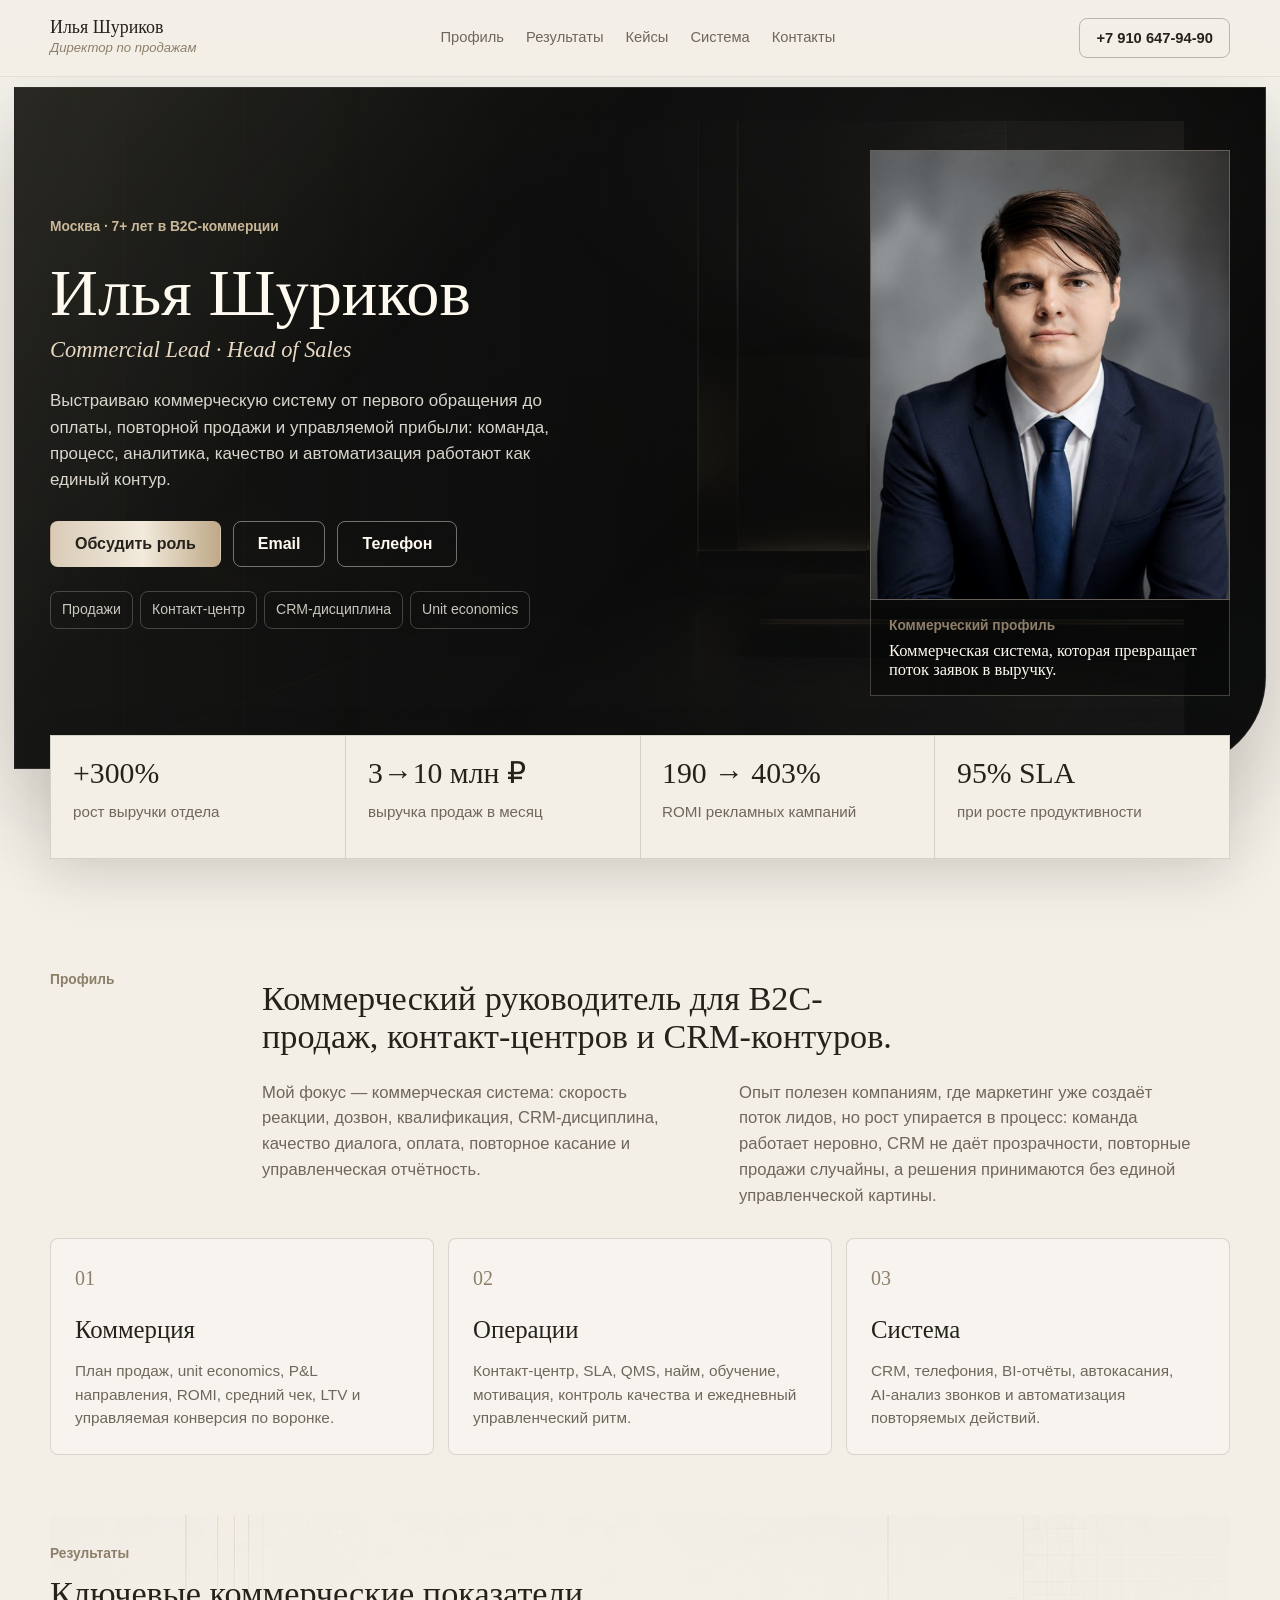
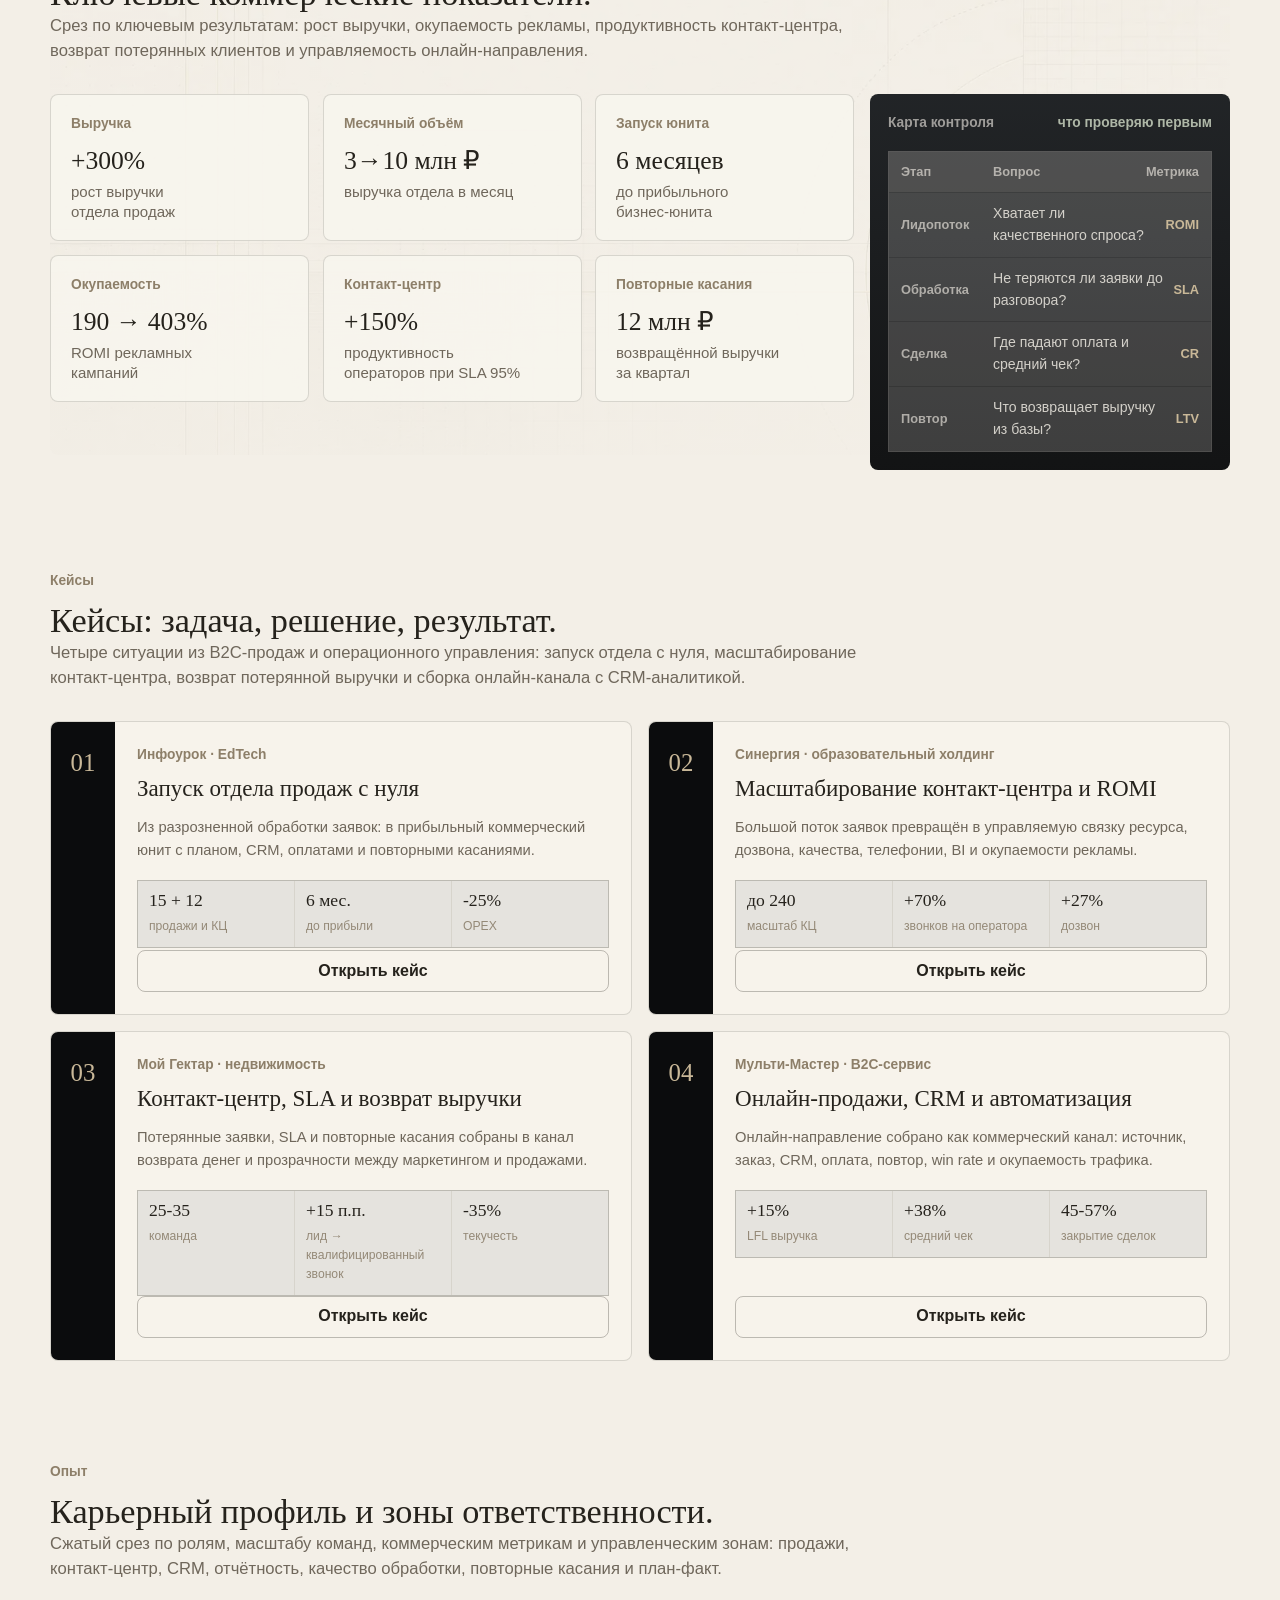
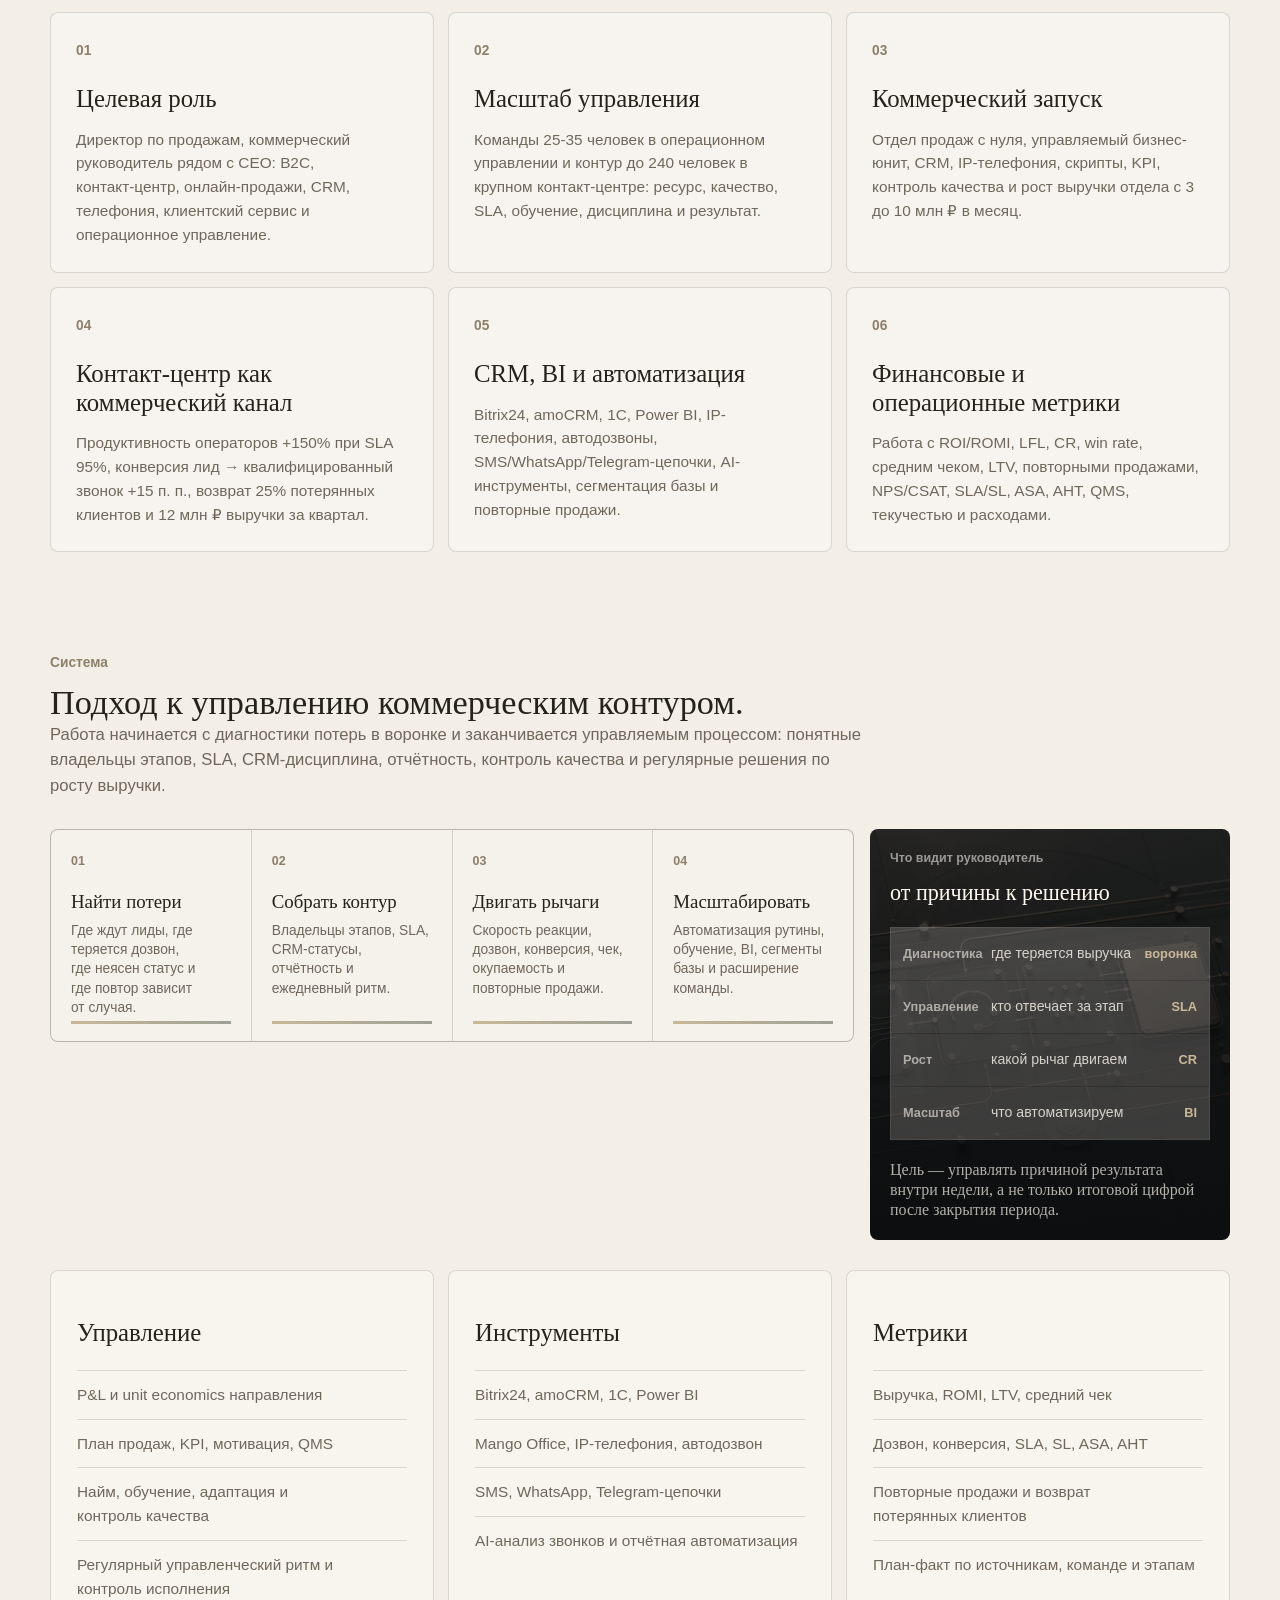
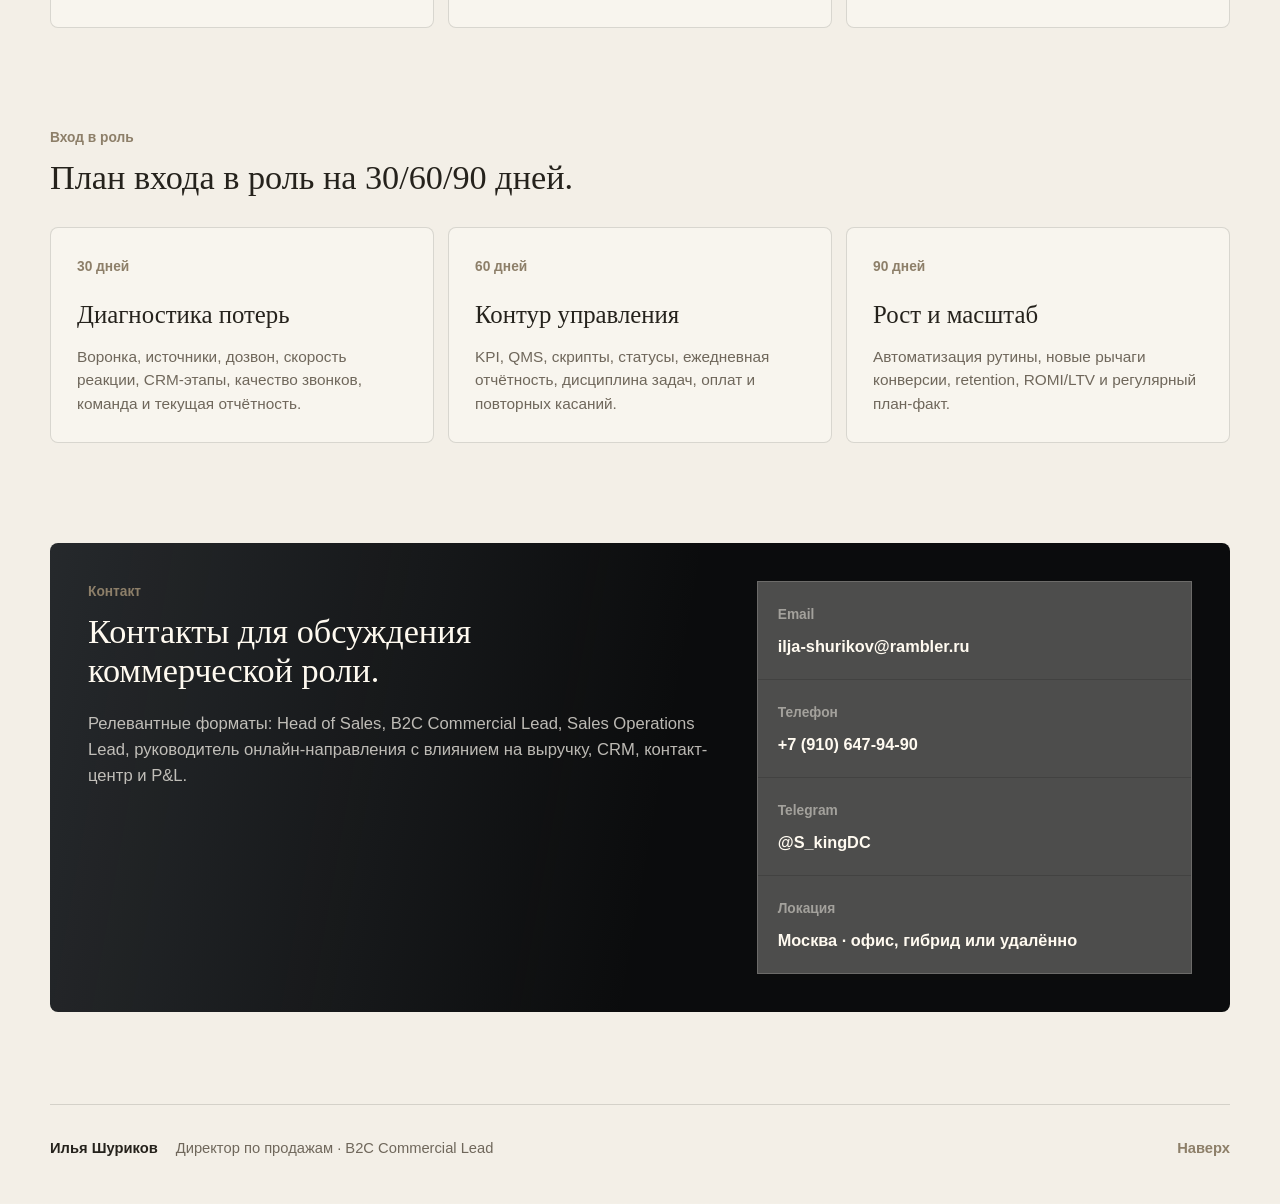
==== commit 4bfb46cc: "Revert "Polish executive portfolio UX and copy" This reverts commit 7450df9034bd6a04cf01b3e41310f944" ====
--- a/index.html
+++ b/index.html
@@ -3,30 +3,25 @@
 <head>
   <meta charset="utf-8">
   <meta name="viewport" content="width=device-width, initial-scale=1.0">
-  <title>Илья Шуриков | Директор по продажам B2C</title>
-  <meta name="description" content="Илья Шуриков: директор по продажам B2C. Рост выручки, контакт-центр, CRM, Power BI, ROMI, SLA и онлайн-продажи.">
+  <title>Илья Шуриков | Commercial Lead · Head of Sales</title>
+  <meta name="description" content="Илья Шуриков: коммерческий руководитель B2C. Продажи, контакт-центр, CRM, аналитика, P&L онлайн-направлений и автоматизация коммерческого контура.">
   <meta name="robots" content="index, follow, max-image-preview:large">
   <meta name="theme-color" content="#f3efe7">
   <meta property="og:type" content="profile">
-  <meta property="og:title" content="Илья Шуриков | Директор по продажам B2C">
-  <meta property="og:description" content="B2C-продажи, контакт-центр, CRM, Power BI, ROMI, SLA и управляемый рост выручки.">
-  <meta property="og:url" content="https://kuzimas.github.io/ilya-shurikov/">
+  <meta property="og:title" content="Илья Шуриков | Commercial Lead · Head of Sales">
+  <meta property="og:description" content="Коммерческий профиль: B2C-продажи, контакт-центр, CRM, Power BI, ROMI, SLA и управляемый рост выручки.">
   <meta property="og:image" content="https://kuzimas.github.io/ilya-shurikov/assets/ilya-portrait-720.jpg">
-  <meta name="twitter:card" content="summary_large_image">
-  <meta name="twitter:title" content="Илья Шуриков | Директор по продажам B2C">
-  <meta name="twitter:description" content="B2C-продажи, контакт-центр, CRM, аналитика и рост выручки.">
-  <meta name="twitter:image" content="https://kuzimas.github.io/ilya-shurikov/assets/ilya-portrait-720.jpg">
   <link rel="icon" href="data:image/svg+xml,%3Csvg xmlns='http://www.w3.org/2000/svg' viewBox='0 0 64 64'%3E%3Crect width='64' height='64' rx='8' fill='%230b0c0d'/%3E%3Cpath d='M18 46V18h5v28h-5Zm23 0V34H29v12h-5V18h5v11h12V18h5v28h-5Z' fill='%23d9cbb7'/%3E%3C/svg%3E">
   <link rel="canonical" href="https://kuzimas.github.io/ilya-shurikov/">
   <link rel="preload" as="image" href="assets/ilya-portrait-720.jpg" imagesrcset="assets/ilya-portrait-560.jpg 560w, assets/ilya-portrait-720.jpg 720w" imagesizes="(max-width: 700px) 280px, 360px" fetchpriority="high">
-  <link rel="stylesheet" href="assets/executive.css?v=20260608-executive">
+  <link rel="stylesheet" href="assets/executive.css?v=20260601-visual">
   <script>document.documentElement.classList.add("js");</script>
   <script type="application/ld+json">
     {
       "@context": "https://schema.org",
       "@type": "Person",
       "name": "Илья Шуриков",
-      "jobTitle": "Директор по продажам · Head of Sales B2C",
+      "jobTitle": "Commercial Lead · Head of Sales",
       "address": {
         "@type": "PostalAddress",
         "addressLocality": "Москва",
@@ -47,7 +42,7 @@
         "Sales operations",
         "ROMI",
         "LTV",
-        "Sales automation"
+        "AI automation"
       ]
     }
   </script>
@@ -60,7 +55,7 @@
     <div class="nav-shell">
       <a class="brand" href="#top" aria-label="Илья Шуриков, к началу страницы">
         <span class="brand-name">Илья Шуриков</span>
-        <span class="brand-role">Head of Sales B2C</span>
+        <span class="brand-role">Директор по продажам</span>
       </a>
 
       <button class="menu-toggle" type="button" data-menu-toggle aria-expanded="false" aria-controls="site-nav">
@@ -73,7 +68,7 @@
         <a href="#profile">Профиль</a>
         <a href="#results">Результаты</a>
         <a href="#cases">Кейсы</a>
-        <a href="#system">Подход</a>
+        <a href="#system">Система</a>
         <a href="#contacts">Контакты</a>
       </nav>
 
@@ -81,15 +76,15 @@
     </div>
   </header>
 
-  <main id="main" tabindex="-1">
+  <main id="main">
     <section class="hero" id="top" aria-labelledby="hero-title">
       <div class="hero-surface">
         <div class="hero-inner">
           <div class="hero-copy reveal">
-            <p class="overline">Москва · 7+ лет в B2C-продажах</p>
+            <p class="overline">Москва · 7+ лет в B2C-коммерции</p>
             <h1 id="hero-title">Илья Шуриков</h1>
-            <p class="hero-role">Директор по продажам · Head of Sales B2C</p>
-            <p class="hero-text">Помогаю B2C-компаниям превращать поток заявок в управляемую выручку: быстрый контакт, сильная команда, понятная CRM, повторные продажи и отчётность для решений.</p>
+            <p class="hero-role">Commercial Lead · Head of Sales</p>
+            <p class="hero-text">Выстраиваю коммерческую систему от первого обращения до оплаты, повторной продажи и управляемой прибыли: команда, процесс, аналитика, качество и автоматизация работают как единый контур.</p>
 
             <div class="hero-actions" aria-label="Контакты">
               <a class="button button-primary" href="https://t.me/S_kingDC">Обсудить роль</a>
@@ -98,9 +93,9 @@
             </div>
 
             <ul class="scope-list t-avatar-group" aria-label="Ключевые зоны">
-              <li class="t-avatar">B2C sales</li>
+              <li class="t-avatar">Продажи</li>
               <li class="t-avatar">Контакт-центр</li>
-              <li class="t-avatar">CRM и BI</li>
+              <li class="t-avatar">CRM-дисциплина</li>
               <li class="t-avatar">Unit economics</li>
             </ul>
           </div>
@@ -111,7 +106,7 @@
             </figure>
             <div class="portrait-note">
               <span>Коммерческий профиль</span>
-              <strong>Заявка → оплата → повтор → управленческий план-факт.</strong>
+              <strong>Коммерческая система, которая превращает поток заявок в выручку.</strong>
             </div>
           </aside>
         </div>
@@ -124,15 +119,15 @@
         </div>
         <div class="reveal delay-1">
           <dt>3→10 млн ₽</dt>
-          <dd>продажи в месяц</dd>
+          <dd>выручка продаж в месяц</dd>
         </div>
         <div class="reveal delay-2">
           <dt>190 → 403%</dt>
           <dd>ROMI рекламных кампаний</dd>
         </div>
         <div class="reveal delay-3">
-          <dt>+150%</dt>
-          <dd>продуктивность при SLA 95%</dd>
+          <dt>95% SLA</dt>
+          <dd>при росте продуктивности</dd>
         </div>
       </dl>
     </section>
@@ -141,10 +136,10 @@
       <div class="section-grid reveal">
         <p class="section-label">Профиль</p>
         <div>
-          <h2 id="profile-title">Профиль для компаний, где рост упирается в управляемость продаж.</h2>
+          <h2 id="profile-title">Коммерческий руководитель для B2C-продаж, контакт-центров и CRM-контуров.</h2>
           <div class="lead-copy">
-            <p>Работаю на стыке продаж, контакт-центра и аналитики: нахожу, где клиент теряется между заявкой, разговором, оплатой и повторной покупкой.</p>
-            <p>Полезен бизнесу, где маркетинг уже приводит спрос, но результат зависит от скорости обработки, качества диалога, CRM, план-факта и ответственности за деньги.</p>
+            <p>Мой фокус — коммерческая система: скорость реакции, дозвон, квалификация, CRM-дисциплина, качество диалога, оплата, повторное касание и управленческая отчётность.</p>
+            <p>Опыт полезен компаниям, где маркетинг уже создаёт поток лидов, но рост упирается в процесс: команда работает неровно, CRM не даёт прозрачности, повторные продажи случайны, а решения принимаются без единой управленческой картины.</p>
           </div>
         </div>
       </div>
@@ -152,18 +147,18 @@
       <div class="profile-cards">
         <article class="profile-card reveal">
           <span>01</span>
-          <h3>Выручка</h3>
-          <p>План продаж, P&L направления, ROMI, средний чек, LTV, win rate и понятная экономика канала.</p>
+          <h3>Коммерция</h3>
+          <p>План продаж, unit economics, P&L направления, ROMI, средний чек, LTV и управляемая конверсия по воронке.</p>
         </article>
         <article class="profile-card reveal delay-1">
           <span>02</span>
-          <h3>Команда</h3>
-          <p>25-35 человек в прямом управлении и до 240 в большом операционном периметре: ресурс, качество, SLA, обучение и результат.</p>
+          <h3>Операции</h3>
+          <p>Контакт-центр, SLA, QMS, найм, обучение, мотивация, контроль качества и ежедневный управленческий ритм.</p>
         </article>
         <article class="profile-card reveal delay-2">
           <span>03</span>
-          <h3>Инфраструктура</h3>
-          <p>Bitrix24, amoCRM, 1С, Power BI, телефония, автодозвон, сообщения, повторные касания и отчётность.</p>
+          <h3>Система</h3>
+          <p>CRM, телефония, BI-отчёты, автокасания, AI-анализ звонков и автоматизация повторяемых действий.</p>
         </article>
       </div>
     </section>
@@ -171,8 +166,8 @@
     <section class="section results-section deferred" id="results" aria-labelledby="results-title" data-density="compact">
       <div class="section-head reveal">
         <p class="section-label">Результаты</p>
-        <h2 id="results-title">Результаты в цифрах.</h2>
-        <p>Короткий срез по тому, что важно собственнику: выручка, окупаемость рекламы, скорость обработки, продуктивность команды и повторная выручка.</p>
+        <h2 id="results-title">Ключевые коммерческие показатели.</h2>
+        <p>Срез по ключевым результатам: рост выручки, окупаемость рекламы, продуктивность контакт-центра, возврат потерянных клиентов и управляемость онлайн-направления.</p>
       </div>
 
       <div class="results-layout">
@@ -183,7 +178,7 @@
             <p>рост выручки отдела продаж</p>
           </article>
           <article class="metric-card reveal delay-1">
-            <span>Продажи в месяц</span>
+            <span>Месячный объём</span>
             <strong>3→10 млн ₽</strong>
             <p>выручка отдела в месяц</p>
           </article>
@@ -203,23 +198,23 @@
             <p>продуктивность операторов при SLA 95%</p>
           </article>
           <article class="metric-card reveal delay-2">
-            <span>Возврат</span>
+            <span>Повторные касания</span>
             <strong>12 млн ₽</strong>
             <p>возвращённой выручки за квартал</p>
           </article>
         </div>
 
-        <aside class="dashboard-panel reveal delay-3" aria-label="Управленческий срез продаж">
+        <aside class="dashboard-panel reveal delay-3" aria-label="Схема коммерческого контура">
           <div class="dashboard-top">
-            <span>Управленческий срез</span>
-            <strong>от лидов к деньгам</strong>
+            <span>Карта контроля</span>
+            <strong>что проверяю первым</strong>
           </div>
           <div class="control-board">
             <div class="control-row control-head"><span>Этап</span><span>Вопрос</span><span>Метрика</span></div>
-            <div class="control-row"><span>Спрос</span><p>Какой поток даёт деньги, а не шум?</p><b>ROMI</b></div>
-            <div class="control-row"><span>Контакт</span><p>Как быстро заявка доходит до разговора?</p><b>SLA</b></div>
-            <div class="control-row"><span>Сделка</span><p>Где теряются оплата, чек и win rate?</p><b>CR</b></div>
-            <div class="control-row"><span>База</span><p>Что возвращает клиента и повторную выручку?</p><b>LTV</b></div>
+            <div class="control-row"><span>Лидопоток</span><p>Хватает ли качественного спроса?</p><b>ROMI</b></div>
+            <div class="control-row"><span>Обработка</span><p>Не теряются ли заявки до разговора?</p><b>SLA</b></div>
+            <div class="control-row"><span>Сделка</span><p>Где падают оплата и средний чек?</p><b>CR</b></div>
+            <div class="control-row"><span>Повтор</span><p>Что возвращает выручку из базы?</p><b>LTV</b></div>
           </div>
         </aside>
       </div>
@@ -228,8 +223,8 @@
     <section class="section cases-section deferred" id="cases" aria-labelledby="cases-title">
       <div class="section-head reveal">
         <p class="section-label">Кейсы</p>
-        <h2 id="cases-title">Четыре кейса роста выручки и управляемости.</h2>
-        <p>Разные рынки, одна логика работы: запуск, масштабирование, восстановление качества обработки и сборка онлайн-продаж вокруг CRM, оплаты и повторного контакта.</p>
+        <h2 id="cases-title">Кейсы: задача, решение, результат.</h2>
+        <p>Четыре ситуации из B2C-продаж и операционного управления: запуск отдела с нуля, масштабирование контакт-центра, возврат потерянной выручки и сборка онлайн-канала с CRM-аналитикой.</p>
       </div>
 
       <div class="case-grid">
@@ -238,13 +233,13 @@
           <div class="case-content">
             <p class="case-company">Инфоурок · EdTech</p>
             <h3>Запуск отдела продаж с нуля</h3>
-            <p class="case-summary">Новый отдел продаж и КЦ: план, CRM, телефония, платежи, качество обработки и повторные касания.</p>
+            <p class="case-summary">Из разрозненной обработки заявок: в прибыльный коммерческий юнит с планом, CRM, оплатами и повторными касаниями.</p>
             <ul class="case-signals" aria-label="Ключевые показатели кейса Инфоурок">
               <li><strong>15 + 12</strong><span>продажи и КЦ</span></li>
               <li><strong>6 мес.</strong><span>до прибыли</span></li>
               <li><strong>-25%</strong><span>OPEX</span></li>
             </ul>
-            <button class="case-open" type="button" data-case-target="case-infourok" aria-haspopup="dialog" aria-controls="case-infourok">Смотреть кейс</button>
+            <button class="case-open" type="button" data-case-target="case-infourok" aria-haspopup="dialog" aria-controls="case-infourok">Открыть кейс</button>
           </div>
         </article>
 
@@ -253,13 +248,13 @@
           <div class="case-content">
             <p class="case-company">Синергия · образовательный холдинг</p>
             <h3>Масштабирование контакт-центра и ROMI</h3>
-            <p class="case-summary">Ресурс, дозвон, BI и качество обработки связаны с рекламной окупаемостью и выручкой департамента.</p>
+            <p class="case-summary">Большой поток заявок превращён в управляемую связку ресурса, дозвона, качества, телефонии, BI и окупаемости рекламы.</p>
             <ul class="case-signals" aria-label="Ключевые показатели кейса Синергия">
               <li><strong>до 240</strong><span>масштаб КЦ</span></li>
               <li><strong>+70%</strong><span>звонков на оператора</span></li>
               <li><strong>+27%</strong><span>дозвон</span></li>
             </ul>
-            <button class="case-open" type="button" data-case-target="case-synergy" aria-haspopup="dialog" aria-controls="case-synergy">Смотреть кейс</button>
+            <button class="case-open" type="button" data-case-target="case-synergy" aria-haspopup="dialog" aria-controls="case-synergy">Открыть кейс</button>
           </div>
         </article>
 
@@ -268,13 +263,13 @@
           <div class="case-content">
             <p class="case-company">Мой Гектар · недвижимость</p>
             <h3>Контакт-центр, SLA и возврат выручки</h3>
-            <p class="case-summary">Контакт-центр перестроен вокруг скорости ответа, качества диалога, повторного контакта и возврата денег.</p>
+            <p class="case-summary">Потерянные заявки, SLA и повторные касания собраны в канал возврата денег и прозрачности между маркетингом и продажами.</p>
             <ul class="case-signals" aria-label="Ключевые показатели кейса Мой Гектар">
               <li><strong>25-35</strong><span>команда</span></li>
               <li><strong>+15 п.п.</strong><span>лид → квалифицированный звонок</span></li>
               <li><strong>-35%</strong><span>текучесть</span></li>
             </ul>
-            <button class="case-open" type="button" data-case-target="case-hectare" aria-haspopup="dialog" aria-controls="case-hectare">Смотреть кейс</button>
+            <button class="case-open" type="button" data-case-target="case-hectare" aria-haspopup="dialog" aria-controls="case-hectare">Открыть кейс</button>
           </div>
         </article>
 
@@ -283,13 +278,13 @@
           <div class="case-content">
             <p class="case-company">Мульти-Мастер · B2C-сервис</p>
             <h3>Онлайн-продажи, CRM и автоматизация</h3>
-            <p class="case-summary">Онлайн-направление собрано вокруг CRM, оплат, среднего чека, win rate, ежедневной отчётности и повторных продаж.</p>
+            <p class="case-summary">Онлайн-направление собрано как коммерческий канал: источник, заказ, CRM, оплата, повтор, win rate и окупаемость трафика.</p>
             <ul class="case-signals" aria-label="Ключевые показатели кейса Мульти-Мастер">
               <li><strong>+15%</strong><span>LFL выручка</span></li>
               <li><strong>+38%</strong><span>средний чек</span></li>
               <li><strong>45-57%</strong><span>закрытие сделок</span></li>
             </ul>
-            <button class="case-open" type="button" data-case-target="case-multimaster" aria-haspopup="dialog" aria-controls="case-multimaster">Смотреть кейс</button>
+            <button class="case-open" type="button" data-case-target="case-multimaster" aria-haspopup="dialog" aria-controls="case-multimaster">Открыть кейс</button>
           </div>
         </article>
       </div>
@@ -298,9 +293,9 @@
         <div class="case-dialog-shell">
           <button class="dialog-close" type="button" data-close-case aria-label="Закрыть разбор кейса">×</button>
           <header class="case-dialog-head">
-            <p class="section-label">Кейс · 01</p>
+            <p class="section-label">Разбор кейса · 01</p>
             <h3 id="case-infourok-title">Инфоурок: запуск отдела продаж с нуля</h3>
-            <p>Фокус: из разрозненной обработки заявок собрать отдел продаж и контакт-центр с планом, оплатами, качеством и повторными касаниями.</p>
+            <p>Фокус: превратить поток лидов в управляемый бизнес-юнит с ответственностью за план, оплату, качество обработки и повторные касания.</p>
           </header>
           <div class="case-dialog-grid">
             <section class="case-dashboard" aria-label="Ключевые показатели Инфоурок">
@@ -322,15 +317,15 @@
             <section class="case-narrative">
               <div>
                 <h4>Проблема</h4>
-                <p>Продажи нельзя было масштабировать без понятного процесса: не хватало KPI, телефонии, скриптов, контроля качества и прозрачной CRM.</p>
+                <p>Продажи нельзя было масштабировать без единого процесса: не хватало KPI, телефонии, скриптов, контроля качества и прозрачной CRM-дисциплины.</p>
               </div>
               <div>
                 <h4>Собрано</h4>
-                <p>Отдел продаж и КЦ, CRM, IP-телефония, скрипты, KPI, мотивация, контроль качества, анализ трафика и чат-бот оплаты.</p>
+                <p>Отдел продаж и контакт-центр, CRM, IP-телефония, скрипты, KPI, мотивация, контроль качества, анализ трафика и чат-бот оплаты.</p>
               </div>
               <div>
                 <h4>Итог для бизнеса</h4>
-                <p>Продажи стали бизнес-юнитом с планом, качеством обработки, оплатами, повторными касаниями и понятной ответственностью за результат.</p>
+                <p>Продажи стали не набором звонков, а бизнес-юнитом с планом, качеством, оплатами, повторными касаниями и регулярным управлением.</p>
               </div>
             </section>
           </div>
@@ -341,9 +336,9 @@
         <div class="case-dialog-shell">
           <button class="dialog-close" type="button" data-close-case aria-label="Закрыть разбор кейса">×</button>
           <header class="case-dialog-head">
-            <p class="section-label">Кейс · 02</p>
+            <p class="section-label">Разбор кейса · 02</p>
             <h3 id="case-synergy-title">Синергия: контакт-центр, ROMI и качество потока</h3>
-            <p>Фокус: связать ресурс, скорость обработки, дозвон, обучение, BI и рекламную окупаемость в ежедневный управленческий ритм.</p>
+            <p>Фокус: связать ресурс, скорость обработки, дозвон, телефонию, обучение, BI и рекламную окупаемость в одну систему контроля.</p>
           </header>
           <div class="case-dialog-grid">
             <section class="case-dashboard" aria-label="Ключевые показатели Синергия">
@@ -373,7 +368,7 @@
               </div>
               <div>
                 <h4>Итог для бизнеса</h4>
-                <p>Контакт-центр стал управляемым каналом: нагрузка, качество, дозвон и окупаемость рекламы видны в одном дашборде.</p>
+                <p>Контакт-центр стал коммерческим механизмом: нагрузка, качество, дозвон и окупаемость рекламы видны в одном контуре.</p>
               </div>
             </section>
           </div>
@@ -384,7 +379,7 @@
         <div class="case-dialog-shell">
           <button class="dialog-close" type="button" data-close-case aria-label="Закрыть разбор кейса">×</button>
           <header class="case-dialog-head">
-            <p class="section-label">Кейс · 03</p>
+            <p class="section-label">Разбор кейса · 03</p>
             <h3 id="case-hectare-title">Мой Гектар: SLA, потерянные клиенты и возврат выручки</h3>
             <p>Фокус: вернуть контроль над обработкой клиентов и сделать повторное касание измеримым источником денег.</p>
           </header>
@@ -416,7 +411,7 @@
               </div>
               <div>
                 <h4>Итог для бизнеса</h4>
-                <p>КЦ перестал быть только диспетчерской нагрузкой и стал каналом возврата денег, качества обработки и прозрачности между маркетингом и продажами.</p>
+                <p>КЦ перестал быть диспетчерской нагрузкой и стал каналом возврата денег, качества обработки и прозрачности между маркетингом и продажами.</p>
               </div>
             </section>
           </div>
@@ -427,9 +422,9 @@
         <div class="case-dialog-shell">
           <button class="dialog-close" type="button" data-close-case aria-label="Закрыть разбор кейса">×</button>
           <header class="case-dialog-head">
-            <p class="section-label">Кейс · 04</p>
+            <p class="section-label">Разбор кейса · 04</p>
             <h3 id="case-multimaster-title">Мульти-Мастер: онлайн-продажи, CRM и автоматизация</h3>
-            <p>Фокус: собрать онлайн-продажи так, чтобы каждый заказ имел понятный статус, оплату, следующий шаг и повторный контакт.</p>
+            <p>Фокус: видеть путь заявки от источника до оплаты, повтора, причины потери, следующего шага и окупаемости трафика.</p>
           </header>
           <div class="case-dialog-grid">
             <section class="case-dashboard" aria-label="Ключевые показатели Мульти-Мастер">
@@ -440,26 +435,26 @@
                 <div><span>Активность</span><strong>×3,5</strong></div>
               </div>
               <div class="dossier-chart">
-                <div class="bar-row" style="--value: 72%"><span>Средний чек A</span><i></i><b>6 867 ₽</b></div>
-                <div class="bar-row" style="--value: 99%"><span>Рабочий уровень</span><i></i><b>9 442 ₽</b></div>
-                <div class="bar-row" style="--value: 100%"><span>Пиковый уровень</span><i></i><b>9 510 ₽</b></div>
+                <div class="bar-row" style="--value: 72%"><span>Чек до</span><i></i><b>6 867 ₽</b></div>
+                <div class="bar-row" style="--value: 99%"><span>Чек после</span><i></i><b>9 442 ₽</b></div>
+                <div class="bar-row" style="--value: 100%"><span>Пик</span><i></i><b>9 510 ₽</b></div>
               </div>
               <ol class="dossier-flow">
-                <li>Заявка</li><li>CRM</li><li>Оценка</li><li>Оплата</li><li>Повтор</li>
+                <li>Источник</li><li>Bitrix24</li><li>Оплата</li><li>Повтор</li><li>BI</li>
               </ol>
             </section>
             <section class="case-narrative">
               <div>
                 <h4>Проблема</h4>
-                <p>В сервисном B2C одной заявки мало: статусы, оценка, сообщения, оплата, повторные контакты и отчётность должны работать в одном ритме.</p>
+                <p>В сервисном B2C одной заявки мало: нужен контроль источника, заказа, оплаты, причины потери, повторного контакта и экономики трафика.</p>
               </div>
               <div>
                 <h4>Собрано</h4>
-                <p>Bitrix24-воронка со статусами и обязательными шагами, клиентские сообщения по недозвонам, Telegram intake, связка заказов с оплатой, ежедневные отчёты и сегменты повторных продаж.</p>
+                <p>Связка 1С, Bitrix24, клиентской базы и ежедневных отчётов; сегменты повторных продаж, Telegram-бот, AI-квалификатор и карта автокоммуникаций.</p>
               </div>
               <div>
                 <h4>Итог для бизнеса</h4>
-                <p>Руководитель видит не только количество заявок, а движение заказов, точки торможения, средний чек, win rate и повторную выручку.</p>
+                <p>Онлайн-направление стало коммерческим каналом с контролем win rate, LTV, среднего чека, повторных продаж и порогов окупаемости маркетинга.</p>
               </div>
             </section>
           </div>
@@ -467,42 +462,52 @@
       </dialog>
     </section>
 
-    <section class="section resume-section practice-section deferred" aria-labelledby="resume-evidence-title">
+    <section class="section resume-section deferred" aria-labelledby="resume-evidence-title">
       <div class="section-head reveal">
-        <p class="section-label">Практика</p>
-        <h2 id="resume-evidence-title">Что стоит за цифрами.</h2>
-        <p>Не только управленческие слова: в кейсах есть конкретная работа с CRM, телефонией, отчётностью, качеством диалогов, повторными касаниями и платежной логикой.</p>
+        <p class="section-label">Опыт</p>
+        <h2 id="resume-evidence-title">Карьерный профиль и зоны ответственности.</h2>
+        <p>Сжатый срез по ролям, масштабу команд, коммерческим метрикам и управленческим зонам: продажи, контакт-центр, CRM, отчётность, качество обработки, повторные касания и план-факт.</p>
       </div>
 
       <div class="resume-matrix">
         <article class="resume-row reveal">
           <span>01</span>
-          <h3>CRM как порядок</h3>
-          <p>Статусы, обязательные шаги, причины потерь, следующий контакт, контроль оплаты и понятная ответственность за этап сделки.</p>
+          <h3>Целевая роль</h3>
+          <p>Директор по продажам, коммерческий руководитель рядом с CEO: B2C, контакт-центр, онлайн-продажи, CRM, телефония, клиентский сервис и операционное управление.</p>
         </article>
         <article class="resume-row reveal delay-1">
           <span>02</span>
-          <h3>Телефония и сообщения</h3>
-          <p>Дозвон, автозвонки, перезвоны, сообщения по недозвонам, контроль реакции и сценарии возврата клиента в разговор.</p>
+          <h3>Масштаб управления</h3>
+          <p>Команды 25-35 человек в операционном управлении и контур до 240 человек в крупном контакт-центре: ресурс, качество, SLA, обучение, дисциплина и результат.</p>
         </article>
         <article class="resume-row reveal delay-2">
           <span>03</span>
-          <h3>План-факт и BI</h3>
-          <p>Ежедневные срезы по источникам, менеджерам, воронке, звонкам, оплатам и отклонениям от плана без ручного хаоса.</p>
+          <h3>Коммерческий запуск</h3>
+          <p>Отдел продаж с нуля, управляемый бизнес-юнит, CRM, IP-телефония, скрипты, KPI, контроль качества и рост выручки отдела с 3 до 10 млн ₽ в месяц.</p>
         </article>
         <article class="resume-row reveal">
           <span>04</span>
-          <h3>LTV и платежи</h3>
-          <p>Средний чек, повторные продажи, клиенты без успешной оплаты, платежные следы, LTV-сегменты и экономика возврата в базу.</p>
+          <h3>Контакт-центр как коммерческий канал</h3>
+          <p>Продуктивность операторов +150% при SLA 95%, конверсия лид → квалифицированный звонок +15 п. п., возврат 25% потерянных клиентов и 12 млн ₽ выручки за квартал.</p>
+        </article>
+        <article class="resume-row reveal delay-1">
+          <span>05</span>
+          <h3>CRM, BI и автоматизация</h3>
+          <p>Bitrix24, amoCRM, 1С, Power BI, IP-телефония, автодозвоны, SMS/WhatsApp/Telegram-цепочки, AI-инструменты, сегментация базы и повторные продажи.</p>
+        </article>
+        <article class="resume-row reveal delay-2">
+          <span>06</span>
+          <h3>Финансовые и операционные метрики</h3>
+          <p>Работа с ROI/ROMI, LFL, CR, win rate, средним чеком, LTV, повторными продажами, NPS/CSAT, SLA/SL, ASA, AHT, QMS, текучестью и расходами.</p>
         </article>
       </div>
     </section>
 
     <section class="section system-section deferred" id="system" aria-labelledby="system-title" data-density="compact">
       <div class="section-head reveal">
-        <p class="section-label">Подход</p>
-        <h2 id="system-title">Как я собираю управляемые продажи.</h2>
-        <p>Сначала видно, где теряются деньги. Затем появляются владельцы этапов, SLA, следующий шаг по сделке, план-факт, качество диалогов и решения, которые можно принимать внутри недели.</p>
+        <p class="section-label">Система</p>
+        <h2 id="system-title">Подход к управлению коммерческим контуром.</h2>
+        <p>Работа начинается с диагностики потерь в воронке и заканчивается управляемым процессом: понятные владельцы этапов, SLA, CRM-дисциплина, отчётность, контроль качества и регулярные решения по росту выручки.</p>
       </div>
 
       <div class="system-visual reveal">
@@ -510,35 +515,35 @@
           <li>
             <span>01</span>
             <strong>Найти потери</strong>
-            <p>Лиды, дозвон, квалификация, цена, оплата и повтор: где именно клиент выпадает.</p>
+            <p>Где ждут лиды, где теряется дозвон, где неясен статус и где повтор зависит от случая.</p>
           </li>
           <li>
             <span>02</span>
-            <strong>Назначить владельцев</strong>
-            <p>Кто ведёт этап, когда следующий контакт, какой SLA и какая причина потери.</p>
+            <strong>Собрать контур</strong>
+            <p>Владельцы этапов, SLA, CRM-статусы, отчётность и ежедневный ритм.</p>
           </li>
           <li>
             <span>03</span>
-            <strong>Двигать метрики</strong>
-            <p>Скорость реакции, дозвон, конверсия, чек, окупаемость и повторная выручка.</p>
+            <strong>Двигать рычаги</strong>
+            <p>Скорость реакции, дозвон, конверсия, чек, окупаемость и повторные продажи.</p>
           </li>
           <li>
             <span>04</span>
-            <strong>Закрепить ритм</strong>
-            <p>Ежедневный план-факт, качество диалогов, обучение, отчётность и автоматизация рутины.</p>
+            <strong>Масштабировать</strong>
+            <p>Автоматизация рутины, обучение, BI, сегменты базы и расширение команды.</p>
           </li>
         </ol>
 
-        <aside class="operating-room" aria-label="Логика управления продажами">
+        <aside class="operating-room" aria-label="Схема управленческого контура">
           <div class="operating-room-top">
-            <span>Логика управления</span>
-            <strong>заявка → деньги → повтор</strong>
+            <span>Что видит руководитель</span>
+            <strong>от причины к решению</strong>
           </div>
           <div class="decision-board">
-            <div><span>Диагностика</span><p>где теряются деньги</p><b>этап</b></div>
-            <div><span>Ответственность</span><p>кто ведёт сделку дальше</p><b>SLA</b></div>
-            <div><span>Рост</span><p>какой рычаг меняем сейчас</p><b>метрика</b></div>
-            <div><span>Масштаб</span><p>что можно отдать процессу</p><b>BI</b></div>
+            <div><span>Диагностика</span><p>где теряется выручка</p><b>воронка</b></div>
+            <div><span>Управление</span><p>кто отвечает за этап</p><b>SLA</b></div>
+            <div><span>Рост</span><p>какой рычаг двигаем</p><b>CR</b></div>
+            <div><span>Масштаб</span><p>что автоматизируем</p><b>BI</b></div>
           </div>
           <p>Цель — управлять причиной результата внутри недели, а не только итоговой цифрой после закрытия периода.</p>
         </aside>
@@ -546,30 +551,30 @@
 
       <div class="system-grid">
         <article class="system-card reveal">
-          <h3>Коммерция</h3>
+          <h3>Управление</h3>
           <ul>
             <li>P&L и unit economics направления</li>
             <li>План продаж, KPI, мотивация, QMS</li>
-            <li>Найм, адаптация и контроль качества</li>
-            <li>Регулярный менеджмент и контроль исполнения</li>
+            <li>Найм, обучение, адаптация и контроль качества</li>
+            <li>Регулярный управленческий ритм и контроль исполнения</li>
           </ul>
         </article>
         <article class="system-card reveal delay-1">
-          <h3>Операции</h3>
-          <ul>
-            <li>Контакт-центр, телефония, дозвон</li>
-            <li>Скрипты, обучение, разбор диалогов</li>
-            <li>Недозвоны, перезвоны, реактивация</li>
-            <li>Повторные касания и клиентская база</li>
-          </ul>
-        </article>
-        <article class="system-card reveal delay-2">
           <h3>Инструменты</h3>
           <ul>
             <li>Bitrix24, amoCRM, 1С, Power BI</li>
             <li>Mango Office, IP-телефония, автодозвон</li>
             <li>SMS, WhatsApp, Telegram-цепочки</li>
-            <li>Ежедневная отчётность и дашборды</li>
+            <li>AI-анализ звонков и отчётная автоматизация</li>
+          </ul>
+        </article>
+        <article class="system-card reveal delay-2">
+          <h3>Метрики</h3>
+          <ul>
+            <li>Выручка, ROMI, LTV, средний чек</li>
+            <li>Дозвон, конверсия, SLA, SL, ASA, AHT</li>
+            <li>Повторные продажи и возврат потерянных клиентов</li>
+            <li>План-факт по источникам, команде и этапам</li>
           </ul>
         </article>
       </div>
@@ -578,7 +583,7 @@
     <section class="section value-section deferred" aria-labelledby="value-title">
       <div class="section-head reveal">
         <p class="section-label">Вход в роль</p>
-        <h2 id="value-title">Первые 90 дней.</h2>
+        <h2 id="value-title">План входа в роль на 30/60/90 дней.</h2>
       </div>
 
       <div class="timeline">
@@ -589,13 +594,13 @@
         </article>
         <article class="timeline-card reveal delay-1">
           <span>60 дней</span>
-          <h3>Ритм управления</h3>
+          <h3>Контур управления</h3>
           <p>KPI, QMS, скрипты, статусы, ежедневная отчётность, дисциплина задач, оплат и повторных касаний.</p>
         </article>
         <article class="timeline-card reveal delay-2">
           <span>90 дней</span>
           <h3>Рост и масштаб</h3>
-          <p>Автоматизация рутины, новые рычаги конверсии, retention, ROMI, LTV и регулярный план-факт.</p>
+          <p>Автоматизация рутины, новые рычаги конверсии, retention, ROMI/LTV и регулярный план-факт.</p>
         </article>
       </div>
     </section>
@@ -604,8 +609,8 @@
       <div class="contact-surface reveal">
         <div>
           <p class="section-label">Контакт</p>
-          <h2 id="contacts-title">Связаться.</h2>
-          <p>Готов обсуждать роли, где есть ответственность за B2C-выручку, команду, CRM, качество обработки и управленческий план-факт.</p>
+          <h2 id="contacts-title">Контакты для обсуждения коммерческой роли.</h2>
+          <p>Релевантные форматы: Head of Sales, B2C Commercial Lead, Sales Operations Lead, руководитель онлайн-направления с влиянием на выручку, CRM, контакт-центр и P&L.</p>
         </div>
 
         <div class="contact-list" aria-label="Контактная информация">
@@ -633,7 +638,7 @@
   <footer class="site-footer">
     <div>
       <strong>Илья Шуриков</strong>
-      <span>Директор по продажам · Head of Sales B2C</span>
+      <span>Директор по продажам · B2C Commercial Lead</span>
     </div>
     <a href="#top">Наверх</a>
   </footer>
--- a/assets/executive.css
+++ b/assets/executive.css
@@ -25,7 +25,7 @@
   --modal-open-dur: 260ms;
   --modal-close-dur: 170ms;
   --modal-ease: cubic-bezier(0.22, 1, 0.36, 1);
-  --reveal-dur: 460ms;
+  --reveal-dur: 580ms;
   --reveal-ease: cubic-bezier(0.22, 1, 0.36, 1);
   --avatar-lift: -4px;
   --avatar-dur: 320ms;
@@ -461,8 +461,8 @@
 }
 
 .button:hover {
-  translate: 0 -1px;
-  box-shadow: 0 10px 22px rgba(0, 0, 0, 0.14);
+  translate: 0 -2px;
+  box-shadow: 0 12px 28px rgba(0, 0, 0, 0.18);
 }
 
 .button-primary {
@@ -493,7 +493,7 @@
   border: 1px solid rgba(255, 250, 240, 0.22);
   border-radius: var(--radius);
   color: rgba(255, 250, 240, 0.78);
-  font-size: 0.84rem;
+  font-size: clamp(0.78rem, 0.72rem + 0.2vw, 0.88rem);
 }
 
 /* Shared hover-spring transition for compact chips. */
@@ -666,10 +666,10 @@
 .resume-row:hover,
 .system-card:hover,
 .timeline-card:hover {
-  translate: 0 -1px;
+  translate: 0 -3px;
   border-color: rgba(141, 127, 105, 0.44);
   background: rgba(255, 255, 255, 0.52);
-  box-shadow: 0 14px 34px rgba(37, 34, 28, 0.08);
+  box-shadow: 0 18px 46px rgba(37, 34, 28, 0.1);
 }
 
 .profile-card {
@@ -1220,13 +1220,9 @@
   gap: 14px;
 }
 
-.practice-section .resume-matrix {
-  grid-template-columns: repeat(4, minmax(0, 1fr));
-}
-
 .resume-row {
-  min-height: 190px;
-  padding: 22px;
+  min-height: 205px;
+  padding: 25px;
 }
 
 .resume-row p {
@@ -1536,9 +1532,9 @@
 }
 
 .js .reveal {
-  opacity: 1;
-  transform: translateY(8px);
-  filter: none;
+  opacity: 0;
+  transform: translateY(14px);
+  filter: blur(6px);
   transition:
     opacity var(--reveal-dur) var(--reveal-ease),
     transform var(--reveal-dur) var(--reveal-ease),
@@ -2607,133 +2603,3 @@
     display: none;
   }
 }
-
-@media (max-width: 980px) {
-  .practice-section .resume-matrix {
-    grid-template-columns: repeat(2, minmax(0, 1fr));
-  }
-}
-
-@media (max-width: 700px) {
-  .scroll-progress {
-    display: none;
-  }
-
-  .hero {
-    padding-bottom: 26px;
-  }
-
-  .hero-surface {
-    border-bottom-right-radius: 24px;
-  }
-
-  .hero-inner {
-    gap: 16px;
-    padding: 28px 0 20px;
-  }
-
-  h1 {
-    margin-top: 14px;
-    font-size: 2.24rem;
-  }
-
-  .hero-role {
-    font-size: 1rem;
-  }
-
-  .hero-text {
-    max-width: 31rem;
-    margin-top: 14px;
-    font-size: 0.88rem;
-    line-height: 1.48;
-  }
-
-  .hero-actions {
-    margin-top: 18px;
-  }
-
-  .button {
-    min-height: 40px;
-  }
-
-  .scope-list {
-    display: grid;
-    grid-template-columns: repeat(2, minmax(0, 1fr));
-    gap: 6px;
-    margin-top: 14px;
-  }
-
-  .scope-list li {
-    min-height: 32px;
-    display: grid;
-    place-items: center;
-    padding: 5px 7px;
-    text-align: center;
-  }
-
-  .portrait-panel {
-    display: none;
-  }
-
-  .proof-strip {
-    margin-top: -12px;
-  }
-
-  .proof-strip div {
-    min-height: 72px;
-    padding: 12px;
-  }
-
-  .proof-strip dd {
-    font-size: 0.74rem;
-  }
-
-  .section,
-  .contact-section {
-    padding: 28px 0;
-  }
-
-  .section-head {
-    margin-bottom: 16px;
-  }
-
-  .profile-cards,
-  .metrics-grid,
-  .resume-matrix,
-  .system-grid,
-  .timeline,
-  .case-grid {
-    gap: 8px;
-  }
-
-  .practice-section .resume-matrix {
-    grid-template-columns: repeat(2, minmax(0, 1fr));
-  }
-
-  .resume-row {
-    min-height: auto;
-  }
-
-  .dashboard-panel,
-  .operating-room {
-    padding: 14px;
-  }
-
-  .operating-room > p {
-    font-size: 0.86rem;
-  }
-
-  .timeline-card {
-    min-height: auto;
-  }
-
-  .contact-section {
-    padding-bottom: 46px;
-  }
-}
-
-@media (max-width: 340px) {
-  .practice-section .resume-matrix {
-    grid-template-columns: 1fr;
-  }
-}
